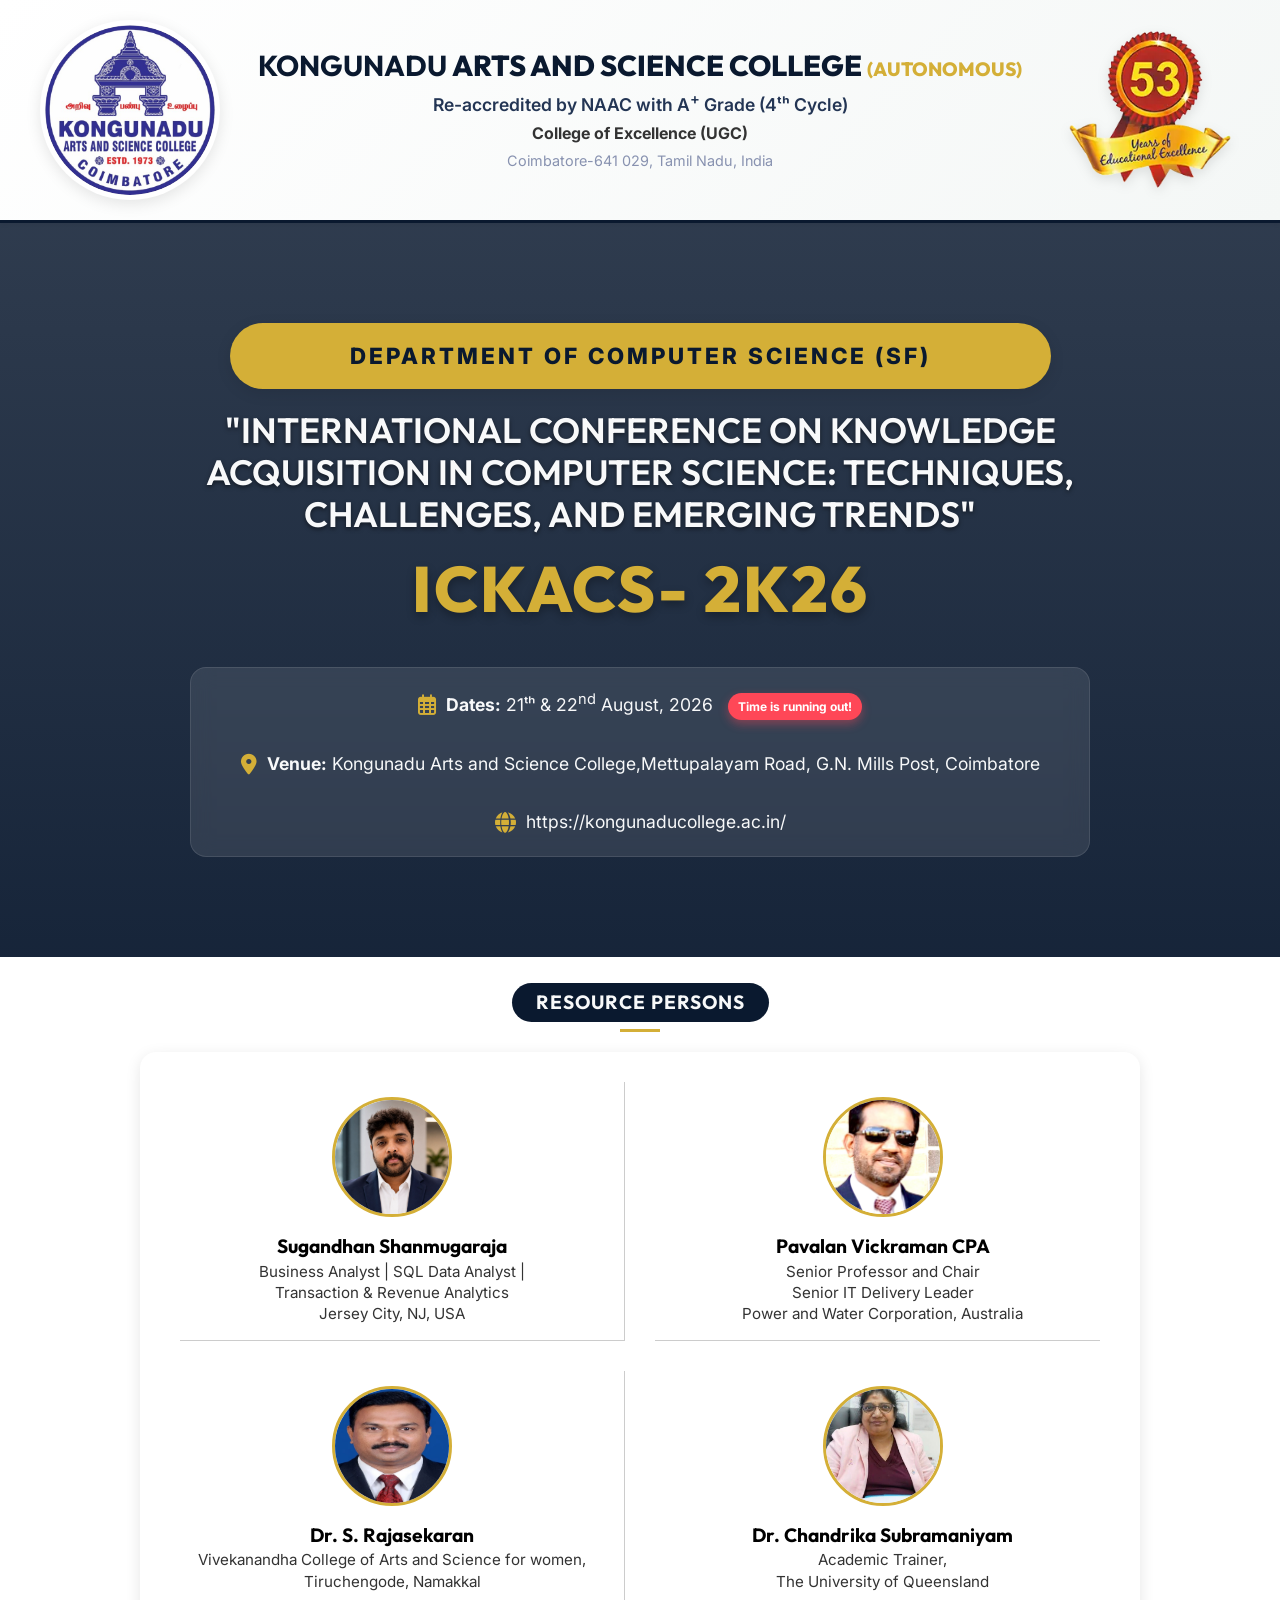
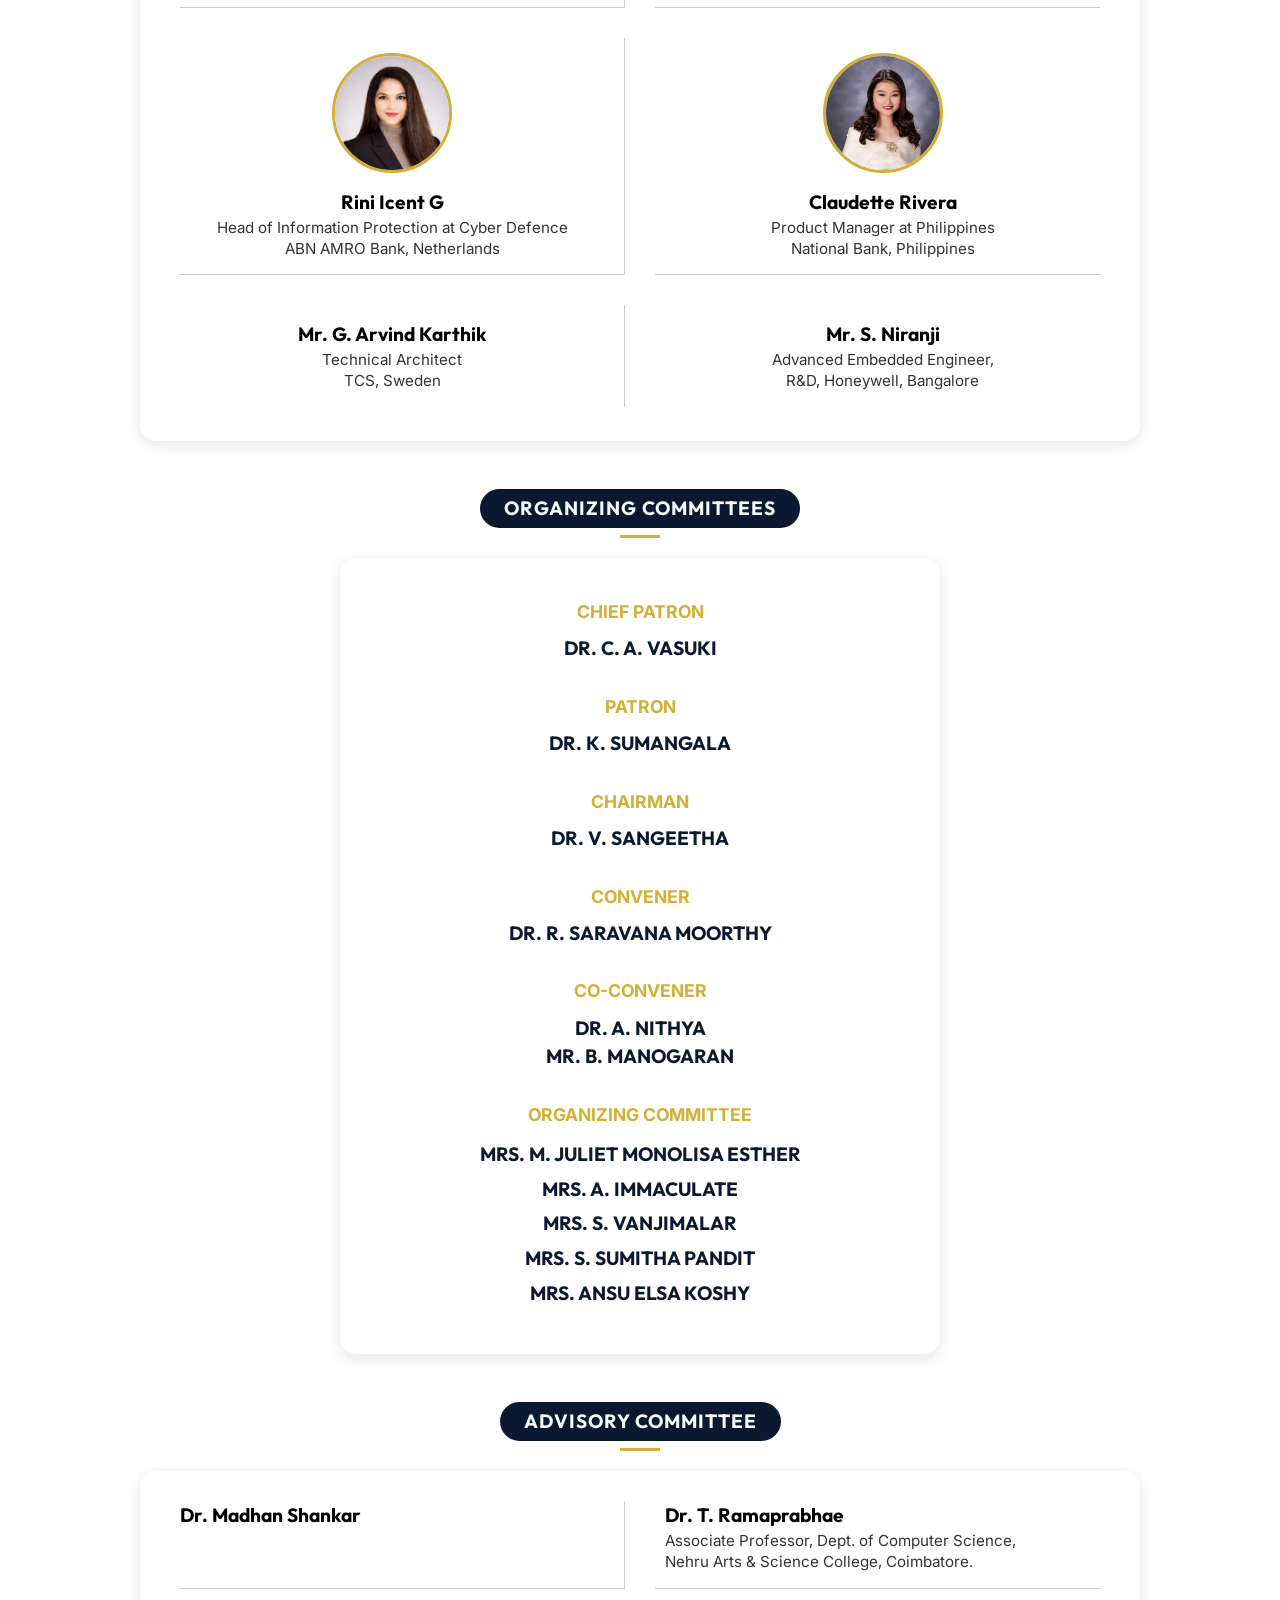
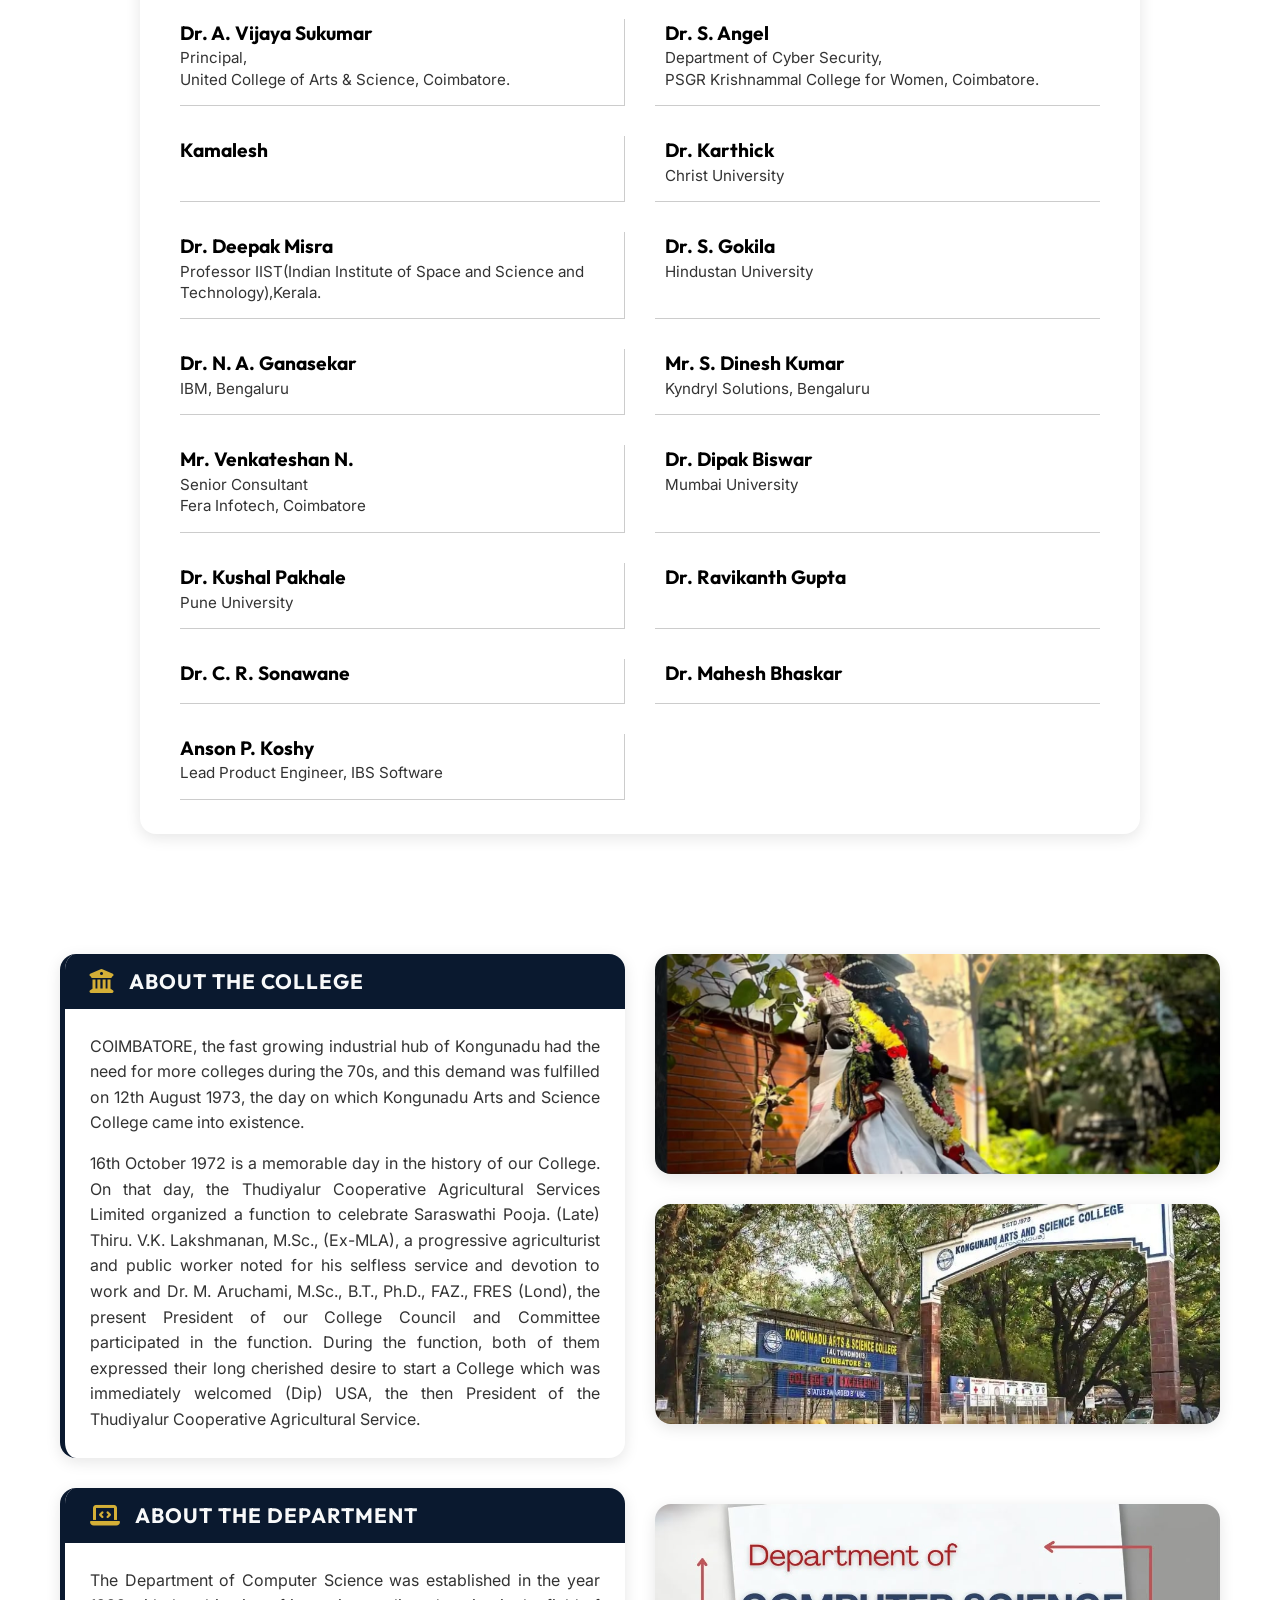
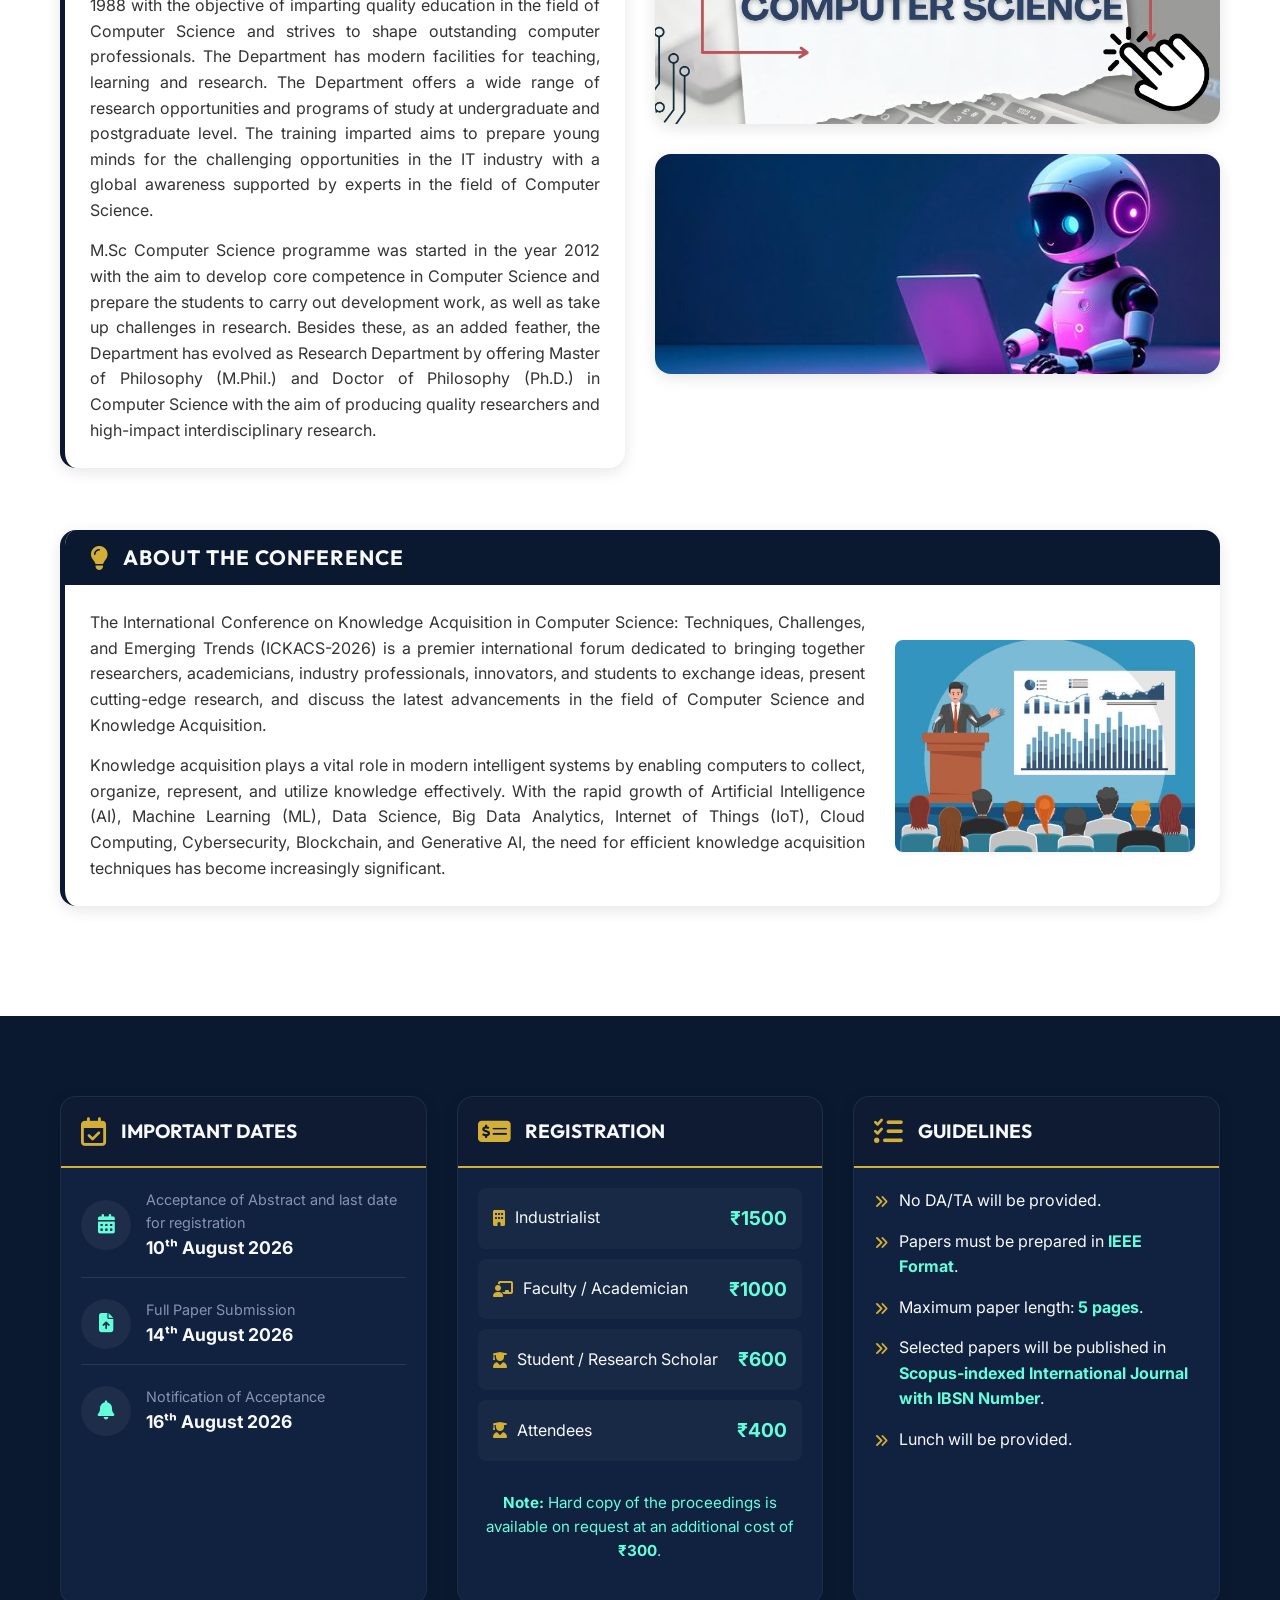
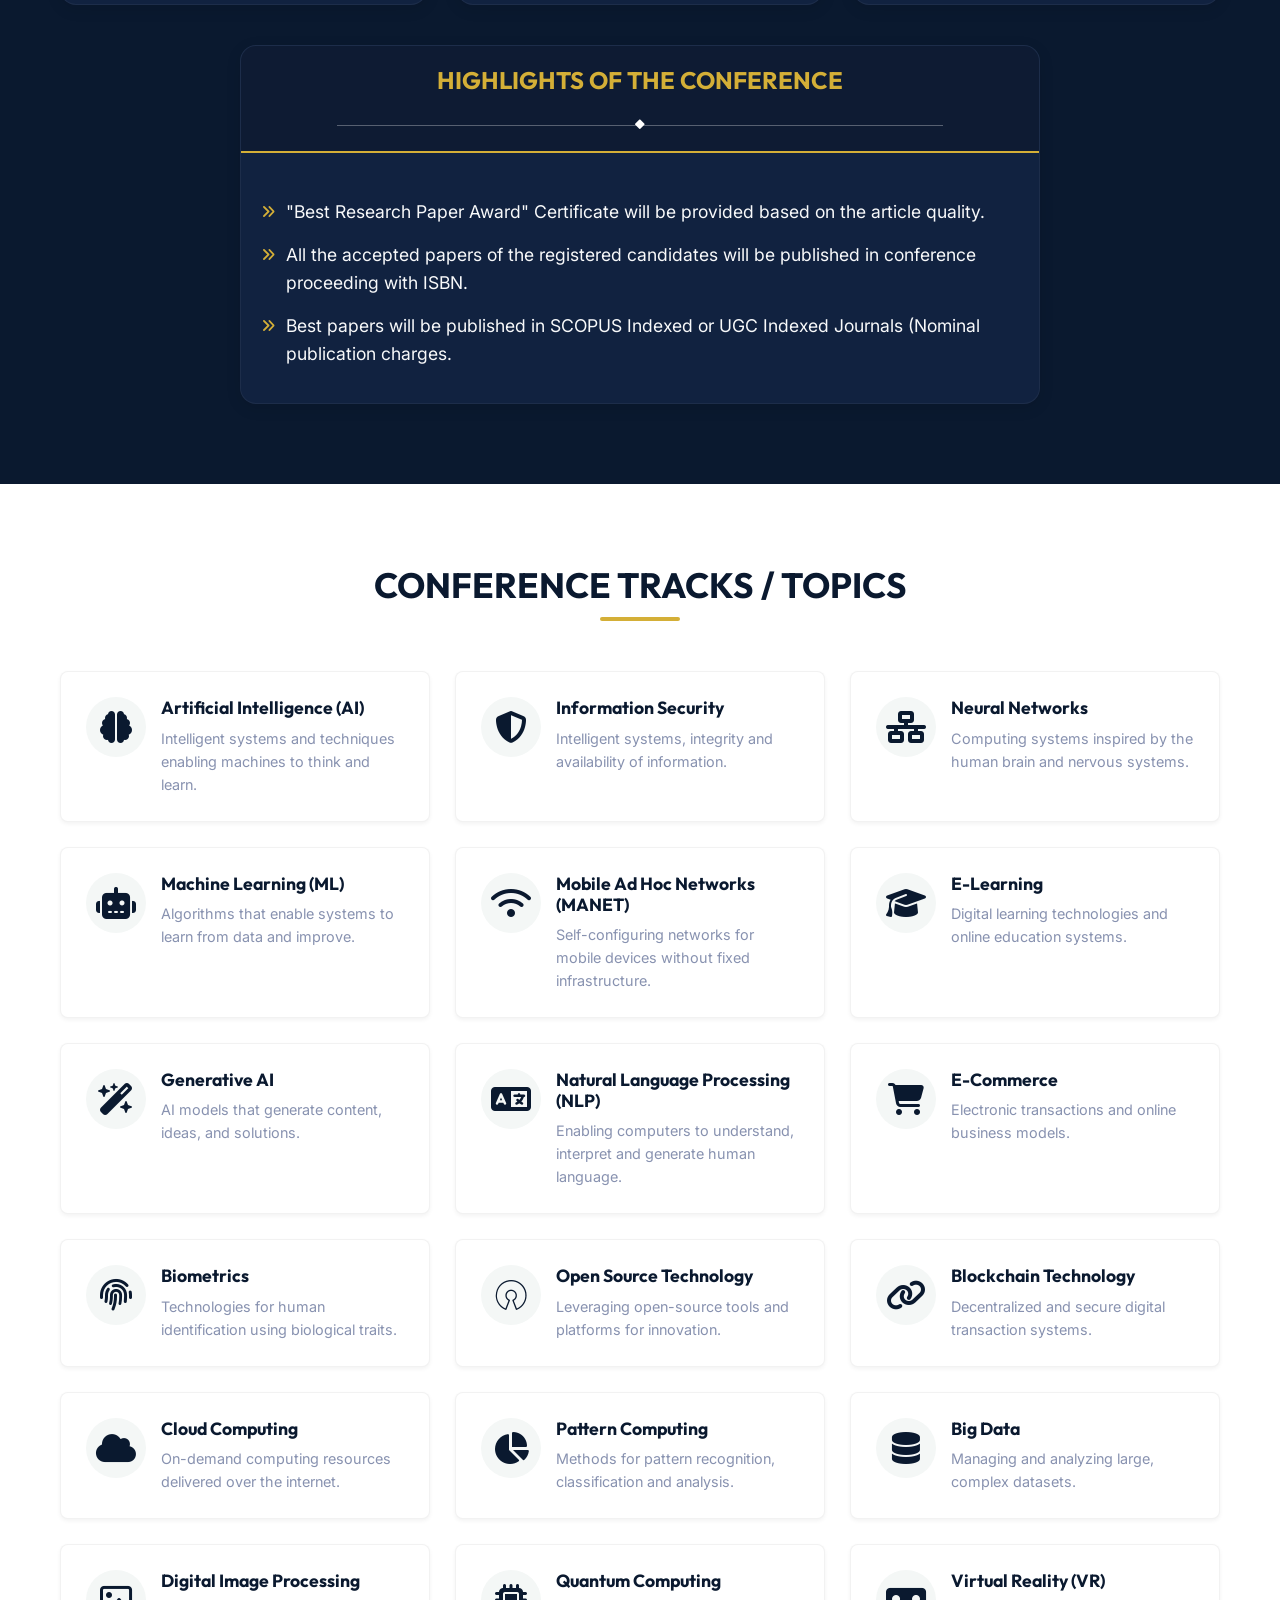
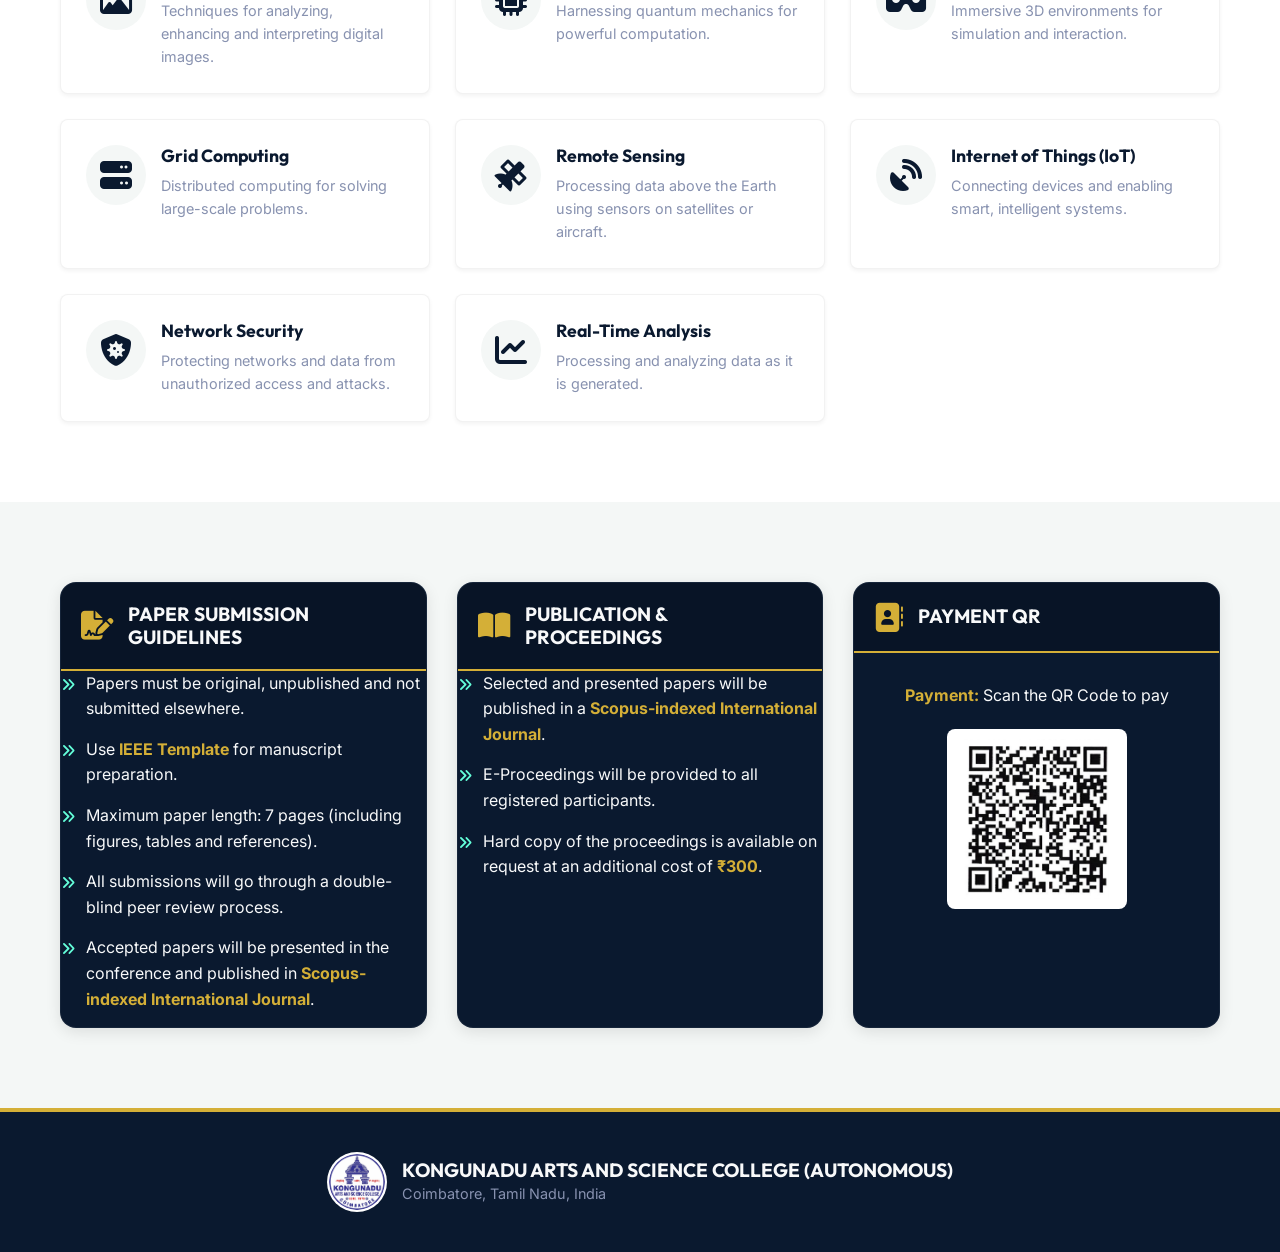
==== index.html @ 353d39b6 "Add files via upload" ====
<!DOCTYPE html>
<html lang="en">

<head>
    <meta charset="UTF-8">
    <meta name="viewport" content="width=device-width, initial-scale=1.0">
    <title>ICKACS-2K26 | Kongunadu Arts and Science College</title>
    <meta name="description"
        content="International Conference on Knowledge Acquisition in Computer Science: Techniques, Challenges, and Emerging Trends (ICKACS-2K26) at Kongunadu Arts and Science College.">
    <link rel="stylesheet" href="style.css">
    <!-- Google Fonts -->
    <link
        href="https://fonts.googleapis.com/css2?family=Inter:wght@300;400;500;600&family=Outfit:wght@400;600;700;800&display=swap"
        rel="stylesheet">
    <!-- FontAwesome for Icons -->
    <link rel="stylesheet" href="https://cdnjs.cloudflare.com/ajax/libs/font-awesome/6.4.0/css/all.min.css">
</head>

<body>

    <!-- Splash Screen Intro -->
    <div id="splash-screen">
        <div class="splash-content">
            <h1 class="splash-title">ICKACS 2K26</h1>
            <p class="splash-subtitle">International Conference</p>
            <p style="color: #fff; font-size: 1.1rem; font-weight: bold; text-transform: uppercase; margin-bottom: 25px; letter-spacing: 1px;">"Welcome on behalf of Department of Computer Science"</p>
            <div class="splash-loader"></div>
        </div>
    </div>

    <!-- Top Header -->
    <header class="top-header">
        <div class="header-container">
            <div class="logo-box">
                <img src="logo_nobg-removebg-preview-Picsart-BackgroundRemover.png"
                    alt="Kongunadu Arts and Science College Logo" class="college-logo-img">
            </div>
            <div class="college-info">
                <h1>KONGUNADU <span>ARTS AND SCIENCE COLLEGE</span> <span class="autonomous">(AUTONOMOUS)</span></h1>
                <p class="accreditation">Re-accredited by NAAC with A<sup>+</sup> Grade (4ᵗʰ Cycle)</p>
                <p class="excellence">College of Excellence (UGC)</p>
                <p class="location">Coimbatore-641 029, Tamil Nadu, India</p>
            </div>
            <div class="anniversary-box">
                <img src="53years-Picsart-BackgroundRemover.png" alt="53 Years of Educational Excellence"
                    class="anniversary-badge-img">
            </div>
        </div>
    </header>

    <!-- Hero Section -->
    <section class="hero">
        <div class="hero-overlay"></div>
        <div class="container hero-content">
            <div class="dept-badge"> DEPARTMENT OF COMPUTER SCIENCE (SF)
            </div>
            <h2 class="conf-title">"INTERNATIONAL CONFERENCE ON KNOWLEDGE ACQUISITION IN COMPUTER SCIENCE:
                TECHNIQUES, CHALLENGES, AND EMERGING TRENDS"</h2>
            <h1 class="conf-abbr">ICKACS- 2K26</h1>

            <div class="event-meta">
                <div class="meta-item">
                    <i class="fa-regular fa-calendar-days"></i>
                    <span><strong>Dates:</strong> 21ᵗʰ & 22<sup>nd</sup> August, 2026 <span class="hurry-bubble">Time is running
                            out!</span></span>
                </div>
                <div class="meta-item">
                    <i class="fa-solid fa-location-dot"></i>
                    <span><strong>Venue:</strong> Kongunadu Arts and Science College,Mettupalayam Road, G.N. Mills Post,
                        Coimbatore</span>
                </div>
                <div class="meta-item">
                    <i class="fa-solid fa-globe"></i>
                    <span>https://kongunaducollege.ac.in/</span>
                </div>
            </div>
        </div>
    </section>

    <!-- Personalities Section -->
    <br>
    <!-- Resource Persons -->
    <div class="section-title-wrapper">
        <h3 class="section-badge">RESOURCE PERSONS</h3>
    </div>
    <div class="committee-single-card person-card" style="max-width: 1000px; padding: 30px 40px;">
        <div class="advisory-inner-grid" style="text-align: center;">
            <!-- Row 1 -->
            <div class="advisory-item" style="display: flex; flex-direction: column; align-items: center; padding-top: 15px;">
                <div style="width: 120px; height: 120px; border-radius: 50%; overflow: hidden; border: 3px solid var(--gold); margin-bottom: 15px;">
                    <img src="Sugandhan.jpeg" alt="Sugandhan Shanmugaraja" style="width: 100%; height: 100%; object-fit: cover;">
                </div>
                <h4>Sugandhan Shanmugaraja</h4>
                <p>Business Analyst | SQL Data Analyst |<br>Transaction & Revenue Analytics<br>Jersey City, NJ, USA</p>
            </div>
            <div class="advisory-item" style="display: flex; flex-direction: column; align-items: center; padding-top: 15px;">
                <div style="width: 120px; height: 120px; border-radius: 50%; overflow: hidden; border: 3px solid var(--gold); margin-bottom: 15px;">
                    <img src="left person.png" alt="Pavalan Vickraman CPA" style="width: 100%; height: 100%; object-fit: cover;">
                </div>
                <h4>Pavalan Vickraman CPA</h4>
                <p>Senior Professor and Chair<br>Senior IT Delivery Leader<br>Power and Water Corporation, Australia</p>
            </div>
            
            <!-- Row 2 -->
            <div class="advisory-item" style="display: flex; flex-direction: column; align-items: center; padding-top: 15px;">
                <div style="width: 120px; height: 120px; border-radius: 50%; overflow: hidden; border: 3px solid var(--gold); margin-bottom: 15px;">
                    <img src="middle person.png" alt="Dr. S. Rajasekaran" style="width: 100%; height: 100%; object-fit: cover;">
                </div>
                <h4>Dr. S. Rajasekaran</h4>
                <p>Vivekanandha College of Arts and Science for women,<br>Tiruchengode, Namakkal</p>
            </div>
            <div class="advisory-item" style="display: flex; flex-direction: column; align-items: center; padding-top: 15px;">
                <div style="width: 120px; height: 120px; border-radius: 50%; overflow: hidden; border: 3px solid var(--gold); margin-bottom: 15px;">
                    <img src="right person.jpeg" alt="Dr. Chandrika Subramaniyam" style="width: 100%; height: 100%; object-fit: cover;">
                </div>
                <h4>Dr. Chandrika Subramaniyam</h4>
                <p>Academic Trainer,<br>The University of Queensland</p>
            </div>
            
            <!-- Row 3 -->
            <div class="advisory-item" style="display: flex; flex-direction: column; align-items: center; padding-top: 15px;">
                <div style="width: 120px; height: 120px; border-radius: 50%; overflow: hidden; border: 3px solid var(--gold); margin-bottom: 15px;">
                    <img src="riniicent.png" alt="Rini Icent G" style="width: 100%; height: 100%; object-fit: cover;">
                </div>
                <h4>Rini Icent G</h4>
                <p>Head of Information Protection at Cyber Defence<br>ABN AMRO Bank, Netherlands</p>
            </div>
            <div class="advisory-item" style="display: flex; flex-direction: column; align-items: center; padding-top: 15px;">
                <div style="width: 120px; height: 120px; border-radius: 50%; overflow: hidden; border: 3px solid var(--gold); margin-bottom: 15px;">
                    <img src="clad.jpeg" alt="Claudette Rivera" style="width: 100%; height: 100%; object-fit: cover;">
                </div>
                <h4>Claudette Rivera</h4>
                <p>Product Manager at Philippines<br>National Bank, Philippines</p>
            </div>
            
            <!-- Row 4 -->
            <div class="advisory-item" style="display: flex; flex-direction: column; align-items: center; padding-top: 15px; border-bottom: none;">
                <h4>Mr. G. Arvind Karthik</h4>
                <p>Technical Architect<br>TCS, Sweden</p>
            </div>
            <div class="advisory-item" style="display: flex; flex-direction: column; align-items: center; padding-top: 15px; border-bottom: none;">
                <h4>Mr. S. Niranji</h4>
                <p>Advanced Embedded Engineer,<br>R&D, Honeywell, Bangalore</p>
            </div>
        </div>
    </div>

    <!-- Committees -->
    <div class="section-title-wrapper mt-5">
        <h3 class="section-badge">ORGANIZING COMMITTEES</h3>
    </div>
    
    <div class="committee-single-card person-card" style="text-transform: uppercase;">
        <p class="role-title">Chief Patron</p>
        <h4>Dr. C. A. VASUKI</h4>
        
        <p class="role-title">Patron</p>
        <h4>Dr. K. Sumangala</h4>
        
        <p class="role-title">Chairman</p>
        <h4>Dr. V. Sangeetha</h4>
        <span class="sub-role"></span>
        
        <p class="role-title">Convener</p>
        <h4>Dr. R. SARAVANA MOORTHY</h4>
        
        <p class="role-title">Co-Convener</p>
        <h4>Dr. A. Nithya<br>Mr. B. Manogaran</h4>
        
        <p class="role-title">Organizing Committee</p>
        <h4 style="line-height: 1.8;">
            Mrs. M. Juliet Monolisa Esther<br>
            Mrs. A. Immaculate<br>
            Mrs. S. Vanjimalar<br>
            Mrs. S. Sumitha Pandit<br>
            Mrs. Ansu Elsa Koshy
        </h4>
    </div>

    <!-- Advisory Committee -->
    <div class="section-title-wrapper mt-5">
        <h3 class="section-badge">ADVISORY COMMITTEE</h3>
    </div>
    <div class="committee-single-card person-card" style="max-width: 1000px; padding: 30px 40px;">
        <div class="advisory-inner-grid">
            <div class="advisory-item">
                <h4>Dr. Madhan Shankar</h4>
            </div>
            <div class="advisory-item">
                <h4>Dr. T. Ramaprabhae</h4>
                <p>Associate Professor, Dept. of Computer Science,<br>Nehru Arts & Science College, Coimbatore.</p>
            </div>
            <div class="advisory-item">
                <h4>Dr. A. Vijaya Sukumar</h4>
                <p>Principal,<br>United College of Arts & Science, Coimbatore.</p>
            </div>
            <div class="advisory-item">
                <h4>Dr. S. Angel</h4>
                <p>Department of Cyber Security,<br>PSGR Krishnammal College for Women, Coimbatore.</p>
            </div>
            <div class="advisory-item">
                <h4>Kamalesh</h4>
            </div>
            <div class="advisory-item">
                <h4>Dr. Karthick</h4>
                <p>Christ University</p>
            </div>
            <div class="advisory-item">
                <h4>Dr. Deepak Misra</h4>
<p> Professor IIST(Indian Institute of Space and Science and Technology),Kerala.</p>
            </div>
            <div class="advisory-item">
                <h4>Dr. S. Gokila</h4>
                <p>Hindustan University</p>
            </div>
            <div class="advisory-item">
                <h4>Dr. N. A. Ganasekar</h4>
                <p>IBM, Bengaluru</p>
            </div>
            <div class="advisory-item">
                <h4>Mr. S. Dinesh Kumar</h4>
                <p>Kyndryl Solutions, Bengaluru</p>
            </div>
            <div class="advisory-item">
                <h4>Mr. Venkateshan N.</h4>
                <p>Senior Consultant <br>Fera Infotech, Coimbatore</p>
            </div>
            <div class="advisory-item">
                <h4>Dr. Dipak Biswar</h4>
                <p>Mumbai University</p>
            </div>
            <div class="advisory-item">
                <h4>Dr. Kushal Pakhale</h4>
                <p>Pune University</p>
            </div>
            <div class="advisory-item">
                <h4>Dr. Ravikanth Gupta</h4>
            </div>
            <div class="advisory-item">
                <h4>Dr. C. R. Sonawane</h4>
            </div>
            <div class="advisory-item">
                <h4>Dr. Mahesh Bhaskar</h4>
            </div>
            <div class="advisory-item">
                <h4>Anson P. Koshy</h4>
                <p>Lead Product Engineer, IBS Software</p>
            </div>
        </div>
    </div>
    </div>
    </section>

    <!-- About Section -->
    <section class="about-section section-padding">
        <div class="container">
            <div class="grid-2 about-grid">

                <div class="about-content">
                    <div class="about-box">
                        <div class="box-header">
                            <i class="fa-solid fa-building-columns"></i>
                            <h3>ABOUT THE COLLEGE</h3>
                        </div>
                        <div class="box-body">
                            <p>COIMBATORE, the fast growing industrial hub of Kongunadu had the need for more colleges
                                during the 70s, and this demand was fulfilled on 12th August 1973, the day on which
                                Kongunadu Arts and Science College came into existence.</p>
                            <p>16th October 1972 is a memorable day in the history of our College. On that day, the
                                Thudiyalur Cooperative Agricultural Services Limited organized a function to celebrate
                                Saraswathi Pooja. (Late) Thiru. V.K. Lakshmanan, M.Sc., (Ex-MLA), a progressive
                                agriculturist and public worker noted for his selfless service and devotion to work and
                                Dr. M. Aruchami, M.Sc., B.T., Ph.D., FAZ., FRES (Lond), the present President of our
                                College Council and Committee participated in the function. During the function, both of
                                them expressed their long cherished desire to start a College which was immediately
                                welcomed (Dip) USA, the then President of the Thudiyalur Cooperative Agricultural
                                Service.</p>
                        </div>
                    </div>

                    <div class="about-box">
                        <div class="box-header">
                            <i class="fa-solid fa-laptop-code"></i>
                            <h3>ABOUT THE DEPARTMENT</h3>
                        </div>
                        <div class="box-body">
                            <p>The Department of Computer Science was established in the year 1988 with the objective of
                                imparting quality education in the field of Computer Science and strives to shape
                                outstanding computer professionals. The Department has modern facilities for teaching,
                                learning and research. The Department offers a wide range of research opportunities and
                                programs of study at undergraduate and postgraduate level. The training imparted aims to
                                prepare young minds for the challenging opportunities in the IT industry with a global
                                awareness supported by experts in the field of Computer Science.</p>
                            <p>M.Sc Computer Science programme was started in the year 2012 with the aim to develop core
                                competence in Computer Science and prepare the students to carry out development work,
                                as well as take up challenges in research. Besides these, as an added feather, the
                                Department has evolved as Research Department by offering Master of Philosophy (M.Phil.)
                                and Doctor of Philosophy (Ph.D.) in Computer Science with the aim of producing quality
                                researchers and high-impact interdisciplinary research.</p>
                        </div>
                    </div>
                </div>

                <div class="about-images">
                    <div class="college-graphic">
                        <img src="pillaiyar2.jpeg">
                        <img src="College2ndphoto.jpeg">
                    </div>
                    <div class="tech-graphic">
                        <img src="dept.jpeg" class="tech-img">
                        <img src="robot.jpeg" class="tech-img">
                    </div>
                </div>

            </div>

            <div class="about-box mt-4">
                <div class="box-header">
                    <i class="fa-solid fa-lightbulb"></i>
                    <h3>ABOUT THE CONFERENCE</h3>
                </div>
                <div class="box-body flex-row-layout">
                    <div class="text-content">
                        <p>The International Conference on Knowledge Acquisition in Computer Science: Techniques,
                            Challenges, and Emerging Trends (ICKACS-2026) is a premier international forum dedicated to
                            bringing together researchers, academicians, industry professionals, innovators, and
                            students to exchange ideas, present cutting-edge research, and discuss the latest
                            advancements in the field of Computer Science and Knowledge Acquisition.</p>
                        <p>Knowledge acquisition plays a vital role in modern intelligent systems by enabling computers
                            to collect, organize, represent, and utilize knowledge effectively. With the rapid growth of
                            Artificial Intelligence (AI), Machine Learning (ML), Data Science, Big Data Analytics,
                            Internet of Things (IoT), Cloud Computing, Cybersecurity, Blockchain, and Generative AI, the
                            need for efficient knowledge acquisition techniques has become increasingly significant.</p>
                    </div>
                    <div class="side-image">
                        <img src="conference.jpeg">
                    </div>
                </div>
            </div>
        </div>
    </section>

    <!-- Information Section (Dates, Fees, Guidelines) -->
    <section class="info-section section-padding bg-dark text-white">
        <div class="container">
            <div class="grid-3 info-grid">

                <!-- Important Dates -->
                <div class="info-card">
                    <div class="card-header">
                        <i class="fa-regular fa-calendar-check"></i>
                        <h3>IMPORTANT DATES</h3>
                    </div>
                    <ul class="date-list">
                        <li>
                            <div class="icon-wrap"><i class="fa-solid fa-calendar-days"></i></div>
                            <div class="date-info">
                                <span>Acceptance of Abstract and last date for registration</span>
                                <strong>10ᵗʰ August 2026</strong>
                            </div>
                        </li>
                        <li>
                            <div class="icon-wrap"><i class="fa-solid fa-file-arrow-up"></i></div>
                            <div class="date-info">
                                <span>Full Paper Submission</span>
                                <strong>14ᵗʰ August 2026</strong>
                            </div>
                        </li>
                        <li>
                            <div class="icon-wrap"><i class="fa-solid fa-bell"></i></div>
                            <div class="date-info">
                                <span>Notification of Acceptance</span>
                                <strong>16ᵗʰ August 2026</strong>
                            </div>
                        </li>
                    </ul>
                </div>

                <!-- Registration Fee -->
                <div class="info-card">
                    <div class="card-header">
                        <i class="fa-solid fa-money-check-dollar"></i>
                        <h3>REGISTRATION</h3>
                    </div>
                    <ul class="fee-list">
                        <li>
                            <div class="fee-type">
                                <i class="fa-solid fa-building"></i>
                                <span>Industrialist</span>
                            </div>
                            <div class="fee-amount">₹1500</div>
                        </li>
                        <li>
                            <div class="fee-type">
                                <i class="fa-solid fa-chalkboard-user"></i>
                                <span>Faculty / Academician</span>
                            </div>
                            <div class="fee-amount">₹1000</div>
                        </li>
                        <li>
                            <div class="fee-type">
                                <i class="fa-solid fa-user-graduate"></i>
                                <span>Student / Research Scholar</span>
                            </div>
                            <div class="fee-amount">₹600</div>
                        </li>
 <li>
                            <div class="fee-type">
                                <i class="fa-solid fa-user-graduate"></i>
                                <span>Attendees</span>
                            </div>
                            <div class="fee-amount">₹400</div>
                        </li>

                    </ul>
                    <div class="fee-note">
                        <p><strong>Note:</strong> Hard copy of the proceedings is available on request at an additional cost of <strong>₹300</strong>.</p>
                    </div>
                    <div class="registration-qr">
                    </div>
                </div>

                <!-- Guidelines -->
                <div class="info-card">
                    <div class="card-header">
                        <i class="fa-solid fa-list-check"></i>
                        <h3>GUIDELINES</h3>
                    </div>
                    <ul class="guidelines-list list-bullet">
                        <li>No DA/TA will be provided.</li>
                        <li>Papers must be prepared in <strong>IEEE Format</strong>.</li>
                        <li>Maximum paper length: <strong>5 pages</strong>.</li>
                        <li>Selected papers will be published in <strong>Scopus-indexed International Journal with IBSN Number</strong>.
                        </li>
                        <li>Lunch will be provided</strong>.
                        </li>
                    </ul>
                </div>

            </div>

            <!-- Highlights -->
            <div class="info-card" style="max-width: 800px; margin: 40px auto 0 auto;">
                <div class="card-header" style="justify-content: center; margin-bottom: 25px; flex-direction: column; text-align: center;">
                    <h3 style="color: var(--gold); font-size: 1.5rem; text-transform: uppercase; margin: 0;">HIGHLIGHTS OF THE CONFERENCE</h3>
                    <div style="width: 80%; height: 1px; background: rgba(255,255,255,0.3); margin: 15px auto 5px auto; position: relative;">
                        <i class="fa-solid fa-diamond" style="color: white; font-size: 0.6rem; position: absolute; top: -5px; left: 50%; transform: translateX(-50%);"></i>
                    </div>
                </div>
                <ul class="guidelines-list list-bullet" style="font-size: 1.1rem; line-height: 1.6;">
                    <li style="margin-bottom: 15px;">"Best Research Paper Award" Certificate will be provided based on the article quality.</li>
                    <li style="margin-bottom: 15px;">All the accepted papers of the registered candidates will be published in conference proceeding with ISBN.</li>
                    <li>Best papers will be published in SCOPUS Indexed or UGC Indexed Journals (Nominal publication charges.</li>
                </ul>
            </div>

        </div>
    </section>

    <!-- Tracks Section -->
    <section class="tracks-section section-padding">
        <div class="container">
            <h2 class="section-title center">CONFERENCE TRACKS / TOPICS</h2>
            <div class="tracks-grid">

                <div class="track-item">
                    <i class="fa-solid fa-brain"></i>
                    <div class="track-text">
                        <h4>Artificial Intelligence (AI)</h4>
                        <p>Intelligent systems and techniques enabling machines to think and learn.</p>
                    </div>
                </div>

                <div class="track-item">
                    <i class="fa-solid fa-shield-halved"></i>
                    <div class="track-text">
                        <h4>Information Security</h4>
                        <p>Intelligent systems, integrity and availability of information.</p>
                    </div>
                </div>

                <div class="track-item">
                    <i class="fa-solid fa-network-wired"></i>
                    <div class="track-text">
                        <h4>Neural Networks</h4>
                        <p>Computing systems inspired by the human brain and nervous systems.</p>
                    </div>
                </div>

                <div class="track-item">
                    <i class="fa-solid fa-robot"></i>
                    <div class="track-text">
                        <h4>Machine Learning (ML)</h4>
                        <p>Algorithms that enable systems to learn from data and improve.</p>
                    </div>
                </div>

                <div class="track-item">
                    <i class="fa-solid fa-wifi"></i>
                    <div class="track-text">
                        <h4>Mobile Ad Hoc Networks (MANET)</h4>
                        <p>Self-configuring networks for mobile devices without fixed infrastructure.</p>
                    </div>
                </div>

                <div class="track-item">
                    <i class="fa-solid fa-graduation-cap"></i>
                    <div class="track-text">
                        <h4>E-Learning</h4>
                        <p>Digital learning technologies and online education systems.</p>
                    </div>
                </div>

                <div class="track-item">
                    <i class="fa-solid fa-wand-magic-sparkles"></i>
                    <div class="track-text">
                        <h4>Generative AI</h4>
                        <p>AI models that generate content, ideas, and solutions.</p>
                    </div>
                </div>

                <div class="track-item">
                    <i class="fa-solid fa-language"></i>
                    <div class="track-text">
                        <h4>Natural Language Processing (NLP)</h4>
                        <p>Enabling computers to understand, interpret and generate human language.</p>
                    </div>
                </div>

                <div class="track-item">
                    <i class="fa-solid fa-cart-shopping"></i>
                    <div class="track-text">
                        <h4>E-Commerce</h4>
                        <p>Electronic transactions and online business models.</p>
                    </div>
                </div>

                <div class="track-item">
                    <i class="fa-solid fa-fingerprint"></i>
                    <div class="track-text">
                        <h4>Biometrics</h4>
                        <p>Technologies for human identification using biological traits.</p>
                    </div>
                </div>

                <div class="track-item">
                    <i class="fa-brands fa-osi"></i>
                    <div class="track-text">
                        <h4>Open Source Technology</h4>
                        <p>Leveraging open-source tools and platforms for innovation.</p>
                    </div>
                </div>

                <div class="track-item">
                    <i class="fa-solid fa-link"></i>
                    <div class="track-text">
                        <h4>Blockchain Technology</h4>
                        <p>Decentralized and secure digital transaction systems.</p>
                    </div>
                </div>

                <div class="track-item">
                    <i class="fa-solid fa-cloud"></i>
                    <div class="track-text">
                        <h4>Cloud Computing</h4>
                        <p>On-demand computing resources delivered over the internet.</p>
                    </div>
                </div>

                <div class="track-item">
                    <i class="fa-solid fa-chart-pie"></i>
                    <div class="track-text">
                        <h4>Pattern Computing</h4>
                        <p>Methods for pattern recognition, classification and analysis.</p>
                    </div>
                </div>

                <div class="track-item">
                    <i class="fa-solid fa-database"></i>
                    <div class="track-text">
                        <h4>Big Data</h4>
                        <p>Managing and analyzing large, complex datasets.</p>
                    </div>
                </div>

                <div class="track-item">
                    <i class="fa-regular fa-image"></i>
                    <div class="track-text">
                        <h4>Digital Image Processing</h4>
                        <p>Techniques for analyzing, enhancing and interpreting digital images.</p>
                    </div>
                </div>

                <div class="track-item">
                    <i class="fa-solid fa-microchip"></i>
                    <div class="track-text">
                        <h4>Quantum Computing</h4>
                        <p>Harnessing quantum mechanics for powerful computation.</p>
                    </div>
                </div>

                <div class="track-item">
                    <i class="fa-solid fa-vr-cardboard"></i>
                    <div class="track-text">
                        <h4>Virtual Reality (VR)</h4>
                        <p>Immersive 3D environments for simulation and interaction.</p>
                    </div>
                </div>

                <div class="track-item">
                    <i class="fa-solid fa-server"></i>
                    <div class="track-text">
                        <h4>Grid Computing</h4>
                        <p>Distributed computing for solving large-scale problems.</p>
                    </div>
                </div>

                <div class="track-item">
                    <i class="fa-solid fa-satellite"></i>
                    <div class="track-text">
                        <h4>Remote Sensing</h4>
                        <p>Processing data above the Earth using sensors on satellites or aircraft.</p>
                    </div>
                </div>

                <div class="track-item">
                    <i class="fa-solid fa-satellite-dish"></i>
                    <div class="track-text">
                        <h4>Internet of Things (IoT)</h4>
                        <p>Connecting devices and enabling smart, intelligent systems.</p>
                    </div>
                </div>

                <div class="track-item">
                    <i class="fa-solid fa-shield-virus"></i>
                    <div class="track-text">
                        <h4>Network Security</h4>
                        <p>Protecting networks and data from unauthorized access and attacks.</p>
                    </div>
                </div>

                <div class="track-item">
                    <i class="fa-solid fa-chart-line"></i>
                    <div class="track-text">
                        <h4>Real-Time Analysis</h4>
                        <p>Processing and analyzing data as it is generated.</p>
                    </div>
                </div>

            </div>
        </div>
    </section>

    <!-- Submission & Publication -->
    <section class="submission-section section-padding bg-light">
        <div class="container">
            <div class="grid-3 submission-grid">

                <div class="info-card dark-card">
                    <div class="card-header">
                        <i class="fa-solid fa-file-signature"></i>
                        <h3>PAPER SUBMISSION GUIDELINES</h3>
                    </div>
                    <ul class="list-bullet">
                        <li>Papers must be original, unpublished and not submitted elsewhere.</li>
                        <li>Use <strong>IEEE Template</strong> for manuscript preparation.</li>
                        <li>Maximum paper length: 7 pages (including figures, tables and references).</li>
                        <li>All submissions will go through a double-blind peer review process.</li>
                        <li>Accepted papers will be presented in the conference and published in <strong>Scopus-indexed
                                International Journal</strong>.</li>
                    </ul>
                </div>

                <div class="info-card dark-card">
                    <div class="card-header">
                        <i class="fa-solid fa-book-open"></i>
                        <h3>PUBLICATION & PROCEEDINGS</h3>
                    </div>
                    <ul class="list-bullet">
                        <li>Selected and presented papers will be published in a <strong>Scopus-indexed International
                                Journal</strong>.</li>
                        <li>E-Proceedings will be provided to all registered participants.</li>
                        <li>Hard copy of the proceedings is available on request at an additional cost of
                            <strong>₹300</strong>.
                        </li>
                    </ul>
                </div>

                <div class="info-card dark-card registration-contact">
                    <div class="card-header">
                        <i class="fa-solid fa-address-book"></i>
                        <h3>PAYMENT QR</h3>
                    </div>
                    <div class="contact-body">
                        <p><strong>Payment:</strong> Scan the QR Code to pay</p>
                        <img src="PAYMENT QR.jpeg" alt="Scan to Register" class="qr-large-img">
                    </div>
                </div>

            </div>
        </div>
    </section>

    <!-- Footer -->
    <footer class="site-footer">
        <div class="container footer-content">
            <div class="footer-logo">
                <img src="logo_nobg-removebg-preview-Picsart-BackgroundRemover.png" alt="Kongunadu College Logo"
                    class="footer-logo-img">
                <div class="footer-college-info">
                    <h4>KONGUNADU ARTS AND SCIENCE COLLEGE <span class="autonomous">(AUTONOMOUS)</span> </h4>
                    <p>Coimbatore, Tamil Nadu, India</p>
                </div>
            </div>
        </div>
    </footer>

    <!-- Splash Screen JS -->
    <script>
        document.addEventListener("DOMContentLoaded", () => {
            const splashScreen = document.getElementById('splash-screen');
            if (splashScreen) {
                // Wait 2 seconds, then slide up for 1 second
                setTimeout(() => {
                    splashScreen.classList.add('slide-up');
                    // Remove from DOM after slide transition completes
                    setTimeout(() => {
                        splashScreen.style.display = 'none';
                    }, 1000);
                }, 2000);
            }
        });
    </script>
</body>

</html>
---- style.css ----
/* ==========================================================================
   CSS Variables & Reset
   ========================================================================== */
   :root {
    /* Color Palette */
    --primary-blue: #0A192F;
    --secondary-blue: #112240;
    --accent-blue: #233554;
    --highlight-blue: #64FFDA;
    --gold: #D4AF37;
    --gold-light: #F1D570;
    
    --text-dark: #333333;
    --text-light: #F8F9FA;
    --text-muted: #8892B0;
    
    --bg-light: #F4F7F6;
    --bg-white: #FFFFFF;
    --bg-dark: #0A192F;
    
    /* Typography */
    --font-heading: 'Outfit', sans-serif;
    --font-body: 'Inter', sans-serif;
    
    /* Transitions & Shadows */
    --transition: all 0.3s ease;
    --shadow-sm: 0 2px 4px rgba(0,0,0,0.05);
    --shadow-md: 0 4px 15px rgba(0,0,0,0.1);
    --shadow-lg: 0 10px 30px rgba(0,0,0,0.15);
    
    --radius-sm: 4px;
    --radius-md: 8px;
    --radius-lg: 16px;
}

* {
    margin: 0;
    padding: 0;
    box-sizing: border-box;
}

body {
    font-family: var(--font-body);
    color: var(--text-dark);
    background-color: var(--bg-white);
    line-height: 1.6;
    overflow-x: hidden;
}

h1, h2, h3, h4, h5, h6 {
    font-family: var(--font-heading);
    font-weight: 700;
    line-height: 1.2;
    margin-bottom: 1rem;
}

a {
    text-decoration: none;
    color: inherit;
    transition: var(--transition);
}

img {
    max-width: 100%;
    height: auto;
    display: block;
}

/* ==========================================================================
   Layout Utilities
   ========================================================================== */
.container {
    width: 100%;
    max-width: 1200px;
    margin: 0 auto;
    padding: 0 20px;
}

.section-padding {
    padding: 80px 0;
}

.bg-light { background-color: var(--bg-light); }
.bg-dark { background-color: var(--bg-dark); }
.text-white { color: var(--text-light); }

.grid-2 {
    display: grid;
    grid-template-columns: repeat(auto-fit, minmax(300px, 1fr));
    gap: 30px;
}

.grid-3 {
    display: grid;
    grid-template-columns: repeat(auto-fit, minmax(300px, 1fr));
    gap: 30px;
}

.mb-5 { margin-bottom: 3rem; }
.mt-4 { margin-top: 2rem; }
.mt-5 { margin-top: 3rem; }
.center { text-align: center; }

/* ==========================================================================
   Header Styles
   ========================================================================== */
.top-header {
    background: linear-gradient(135deg, var(--bg-white) 0%, var(--bg-light) 100%);
    padding: 20px 0;
    border-bottom: 3px solid var(--primary-blue);
    position: relative;
    z-index: 10;
    box-shadow: var(--shadow-sm);
}

.header-container {
    display: flex;
    align-items: center;
    justify-content: space-between;
    gap: 20px;
    padding: 0 40px;
    width: 100%;
}

.college-logo-img {
    width: 180px;
    height: 180px;
    object-fit: contain;
    background: var(--bg-white);
    border-radius: 50%;
    box-shadow: var(--shadow-md);
    padding: 5px;
}

.college-info {
    text-align: center;
    flex-grow: 1;
}

.college-info h1 {
    font-size: 1.8rem;
    color: var(--primary-blue);
    margin-bottom: 5px;
    text-transform: uppercase;
}

.college-info h1 span {
    font-weight: 800;
}

.college-info .autonomous {
    font-size: 1.2rem;
    color: var(--gold);
}

.accreditation {
    font-weight: 600;
    color: var(--accent-blue);
    font-size: 1.1rem;
    margin-bottom: 2px;
}

.excellence {
    font-weight: 700;
    color: var(--text-dark);
    margin-bottom: 2px;
}

.location {
    font-size: 0.9rem;
    color: var(--text-muted);
}

.anniversary-badge-img {
    width: 180px;
    height: auto;
    object-fit: contain;
    filter: drop-shadow(0 4px 6px rgba(0,0,0,0.1));
}

/* ==========================================================================
   Hero Section
   ========================================================================== */
.hero {
    position: relative;
    background-image: url('https://images.unsplash.com/photo-1451187580459-43490279c0fa?ixlib=rb-4.0.3&auto=format&fit=crop&w=1920&q=80');
    background-size: cover;
    background-position: center;
    padding: 100px 0;
    color: var(--text-light);
    text-align: center;
}

.hero-overlay {
    position: absolute;
    top: 0;
    left: 0;
    width: 100%;
    height: 100%;
    background: linear-gradient(rgba(10, 25, 47, 0.85), rgba(10, 25, 47, 0.95));
    z-index: 1;
}

.hero-content {
    position: relative;
    z-index: 2;
}

.dept-badge {
    display: inline-block;
    background-color: var(--gold);
    color: var(--primary-blue);
    padding: 15px 120px;
    border-radius: 40px;
    font-weight: 800;
    font-size: 1.4rem;
    letter-spacing: 3px;
    margin-bottom: 20px;
    box-shadow: var(--shadow-md);
}

.duration-badge {
    display: inline-block;
    border: 1px solid rgba(255, 255, 255, 0.3);
    padding: 4px 16px;
    border-radius: 20px;
    font-size: 0.9rem;
    margin-bottom: 20px;
    backdrop-filter: blur(4px);
}

.conf-title {
    font-size: 2.2rem;
    font-weight: 600;
    max-width: 900px;
    margin: 0 auto 15px;
    color: var(--text-light);
    text-shadow: 0 2px 4px rgba(0,0,0,0.5);
}

.conf-abbr {
    font-size: 4rem;
    font-weight: 800;
    color: var(--gold);
    letter-spacing: 2px;
    margin-bottom: 40px;
    text-shadow: 0 4px 10px rgba(0,0,0,0.3);
}

.event-meta {
    display: flex;
    justify-content: center;
    gap: 30px;
    flex-wrap: wrap;
    background: rgba(255, 255, 255, 0.1);
    backdrop-filter: blur(10px);
    padding: 20px 40px;
    border-radius: var(--radius-lg);
    border: 1px solid rgba(255, 255, 255, 0.1);
    max-width: 900px;
    margin: 0 auto;
}

.meta-item {
    display: flex;
    align-items: center;
    gap: 10px;
    font-size: 1.1rem;
}

.meta-item i {
    color: var(--gold);
    font-size: 1.3rem;
}

.hurry-bubble {
    display: inline-block;
    background: #ff4757;
    color: white;
    font-size: 0.75rem;
    font-weight: 700;
    padding: 4px 10px;
    border-radius: 20px;
    margin-left: 10px;
    box-shadow: 0 4px 10px rgba(255, 71, 87, 0.4);
    animation: pulseBubble 1.5s infinite;
    vertical-align: middle;
}

@keyframes pulseBubble {
    0% { transform: scale(1); box-shadow: 0 0 0 0 rgba(255, 71, 87, 0.7); }
    50% { transform: scale(1.05); box-shadow: 0 0 0 10px rgba(255, 71, 87, 0); }
    100% { transform: scale(1); box-shadow: 0 0 0 0 rgba(255, 71, 87, 0); }
}

/* ==========================================================================
   Personalities Section
   ========================================================================== */
.section-badge {
    display: inline-block;
    background: var(--primary-blue);
    color: var(--text-light);
    padding: 8px 24px;
    border-radius: 30px;
    font-size: 1.2rem;
    letter-spacing: 1px;
    margin-bottom: 30px;
    position: relative;
}

.section-badge::after {
    content: '';
    position: absolute;
    bottom: -10px;
    left: 50%;
    transform: translateX(-50%);
    width: 40px;
    height: 3px;
    background: var(--gold);
}

.section-title-wrapper {
    text-align: center;
}

.person-card {
    background: var(--bg-white);
    padding: 30px;
    border-radius: var(--radius-lg);
    box-shadow: var(--shadow-md);
    text-align: center;
    transition: var(--transition);
    border-bottom: 4px solid transparent;
}

.person-card:hover {
    transform: translateY(-5px);
    border-bottom-color: var(--gold);
    box-shadow: var(--shadow-lg);
}

.person-card h4 {
    color: var(--primary-blue);
    margin-bottom: 10px;
    font-size: 1.2rem;
}

.person-card p {
    font-size: 0.95rem;
    color: var(--text-muted);
}

.person-image {
    width: 120px;
    height: 120px;
    border-radius: 50%;
    overflow: hidden;
    margin: 0 auto 20px;
    border: 4px solid var(--gold);
    box-shadow: var(--shadow-sm);
}

.person-image img {
    width: 100%;
    height: 100%;
    object-fit: cover;
}

.keynote-grid {
    display: flex;
    justify-content: center;
}

.featured-person {
    display: flex;
    align-items: center;
    text-align: left;
    gap: 30px;
    max-width: 600px;
}

.featured-person .person-image {
    margin: 0;
    flex-shrink: 0;
    width: 150px;
    height: 150px;
}

/* ==========================================================================
   About Sections
   ========================================================================== */
.about-box {
    background: var(--bg-white);
    border-radius: var(--radius-lg);
    box-shadow: var(--shadow-md);
    overflow: hidden;
    margin-bottom: 30px;
    border-left: 5px solid var(--primary-blue);
}

.box-header {
    background: var(--primary-blue);
    color: var(--text-light);
    padding: 15px 25px;
    display: flex;
    align-items: center;
    gap: 15px;
}

.box-header i {
    font-size: 1.5rem;
    color: var(--gold);
}

.box-header h3 {
    margin: 0;
    font-size: 1.3rem;
    letter-spacing: 1px;
}

.box-body {
    padding: 25px;
}

.box-body p {
    margin-bottom: 15px;
    text-align: justify;
}

.box-body p:last-child {
    margin-bottom: 0;
}

.flex-row-layout {
    display: flex;
    gap: 30px;
    align-items: center;
}

.flex-row-layout .text-content {
    flex: 1;
}

.flex-row-layout .side-image {
    flex: 0 0 300px;
}

.side-image img {
    border-radius: var(--radius-md);
    box-shadow: var(--shadow-sm);
}

.about-images {
    display: flex;
    flex-direction: column;
    gap: 80px;
}

.college-graphic,
.tech-graphic {
    display: flex;
    flex-direction: column;
    gap: 30px;
    width: 100%;
}

.about-images img {
    border-radius: var(--radius-lg);
    box-shadow: var(--shadow-md);
    width: 100%;
    height: 220px;
    object-fit: cover;
    transition: var(--transition);
}

.about-images img:hover {
    transform: scale(1.03);
}

/* ==========================================================================
   Information Section (Dark)
   ========================================================================== */
.info-card {
    background: var(--secondary-blue);
    border-radius: var(--radius-lg);
    overflow: hidden;
    height: 100%;
    box-shadow: var(--shadow-md);
    border: 1px solid rgba(255,255,255,0.05);
}

.info-card .card-header {
    background: rgba(0,0,0,0.2);
    padding: 20px;
    display: flex;
    align-items: center;
    gap: 15px;
    border-bottom: 2px solid var(--gold);
}

.info-card .card-header i {
    font-size: 1.8rem;
    color: var(--gold);
}

.info-card .card-header h3 {
    margin: 0;
    font-size: 1.2rem;
}

.date-list, .fee-list, .guidelines-list {
    list-style: none;
    padding: 20px;
}

.date-list li {
    display: flex;
    align-items: center;
    gap: 15px;
    margin-bottom: 20px;
    padding-bottom: 15px;
    border-bottom: 1px solid rgba(255,255,255,0.1);
}

.date-list li:last-child {
    border-bottom: none;
    margin-bottom: 0;
    padding-bottom: 0;
}

.icon-wrap {
    width: 50px;
    height: 50px;
    background: rgba(255,255,255,0.05);
    border-radius: 50%;
    display: flex;
    align-items: center;
    justify-content: center;
    color: var(--highlight-blue);
    font-size: 1.2rem;
    flex-shrink: 0;
}

.date-info span {
    display: block;
    font-size: 0.9rem;
    color: var(--text-muted);
}

.date-info strong {
    font-size: 1.1rem;
    color: var(--text-light);
}

.fee-list li {
    display: flex;
    justify-content: space-between;
    align-items: center;
    padding: 15px;
    background: rgba(255,255,255,0.03);
    border-radius: var(--radius-md);
    margin-bottom: 10px;
}

.fee-type {
    display: flex;
    align-items: center;
    gap: 10px;
}

.fee-type i {
    color: var(--gold);
}

.fee-amount {
    font-weight: 700;
    font-size: 1.2rem;
    color: var(--highlight-blue);
}

.registration-qr {
    padding: 0 20px 20px;
    text-align: center;
}

.registration-qr p {
    margin-bottom: 10px;
    font-size: 0.9rem;
    color: var(--text-muted);
}

.qr-placeholder-img {
    width: 120px;
    height: 120px;
    object-fit: contain;
    background: var(--bg-white);
    margin: 0 auto;
    border-radius: var(--radius-sm);
    padding: 5px;
    display: block;
}

.list-bullet li {
    position: relative;
    padding-left: 25px;
    margin-bottom: 15px;
}

.list-bullet li::before {
    content: '\f101';
    font-family: 'Font Awesome 6 Free';
    font-weight: 900;
    position: absolute;
    left: 0;
    top: 2px;
    color: var(--gold);
    font-size: 0.9rem;
}

.guidelines-list li strong {
    color: var(--highlight-blue);
}

/* ==========================================================================
   Tracks Section
   ========================================================================== */
.section-title {
    font-size: 2.2rem;
    color: var(--primary-blue);
    margin-bottom: 50px;
    position: relative;
    padding-bottom: 15px;
}

.section-title::after {
    content: '';
    position: absolute;
    bottom: 0;
    left: 50%;
    transform: translateX(-50%);
    width: 80px;
    height: 4px;
    background: var(--gold);
    border-radius: 2px;
}

.tracks-grid {
    display: grid;
    grid-template-columns: repeat(auto-fill, minmax(300px, 1fr));
    gap: 25px;
}

.track-item {
    background: var(--bg-white);
    padding: 25px;
    border-radius: var(--radius-md);
    box-shadow: var(--shadow-sm);
    display: flex;
    gap: 15px;
    transition: var(--transition);
    border: 1px solid rgba(0,0,0,0.05);
}

.track-item:hover {
    transform: translateY(-5px);
    box-shadow: var(--shadow-md);
    border-color: var(--gold);
}

.track-item i {
    font-size: 2rem;
    color: var(--primary-blue);
    background: var(--bg-light);
    width: 60px;
    height: 60px;
    display: flex;
    align-items: center;
    justify-content: center;
    border-radius: 50%;
    flex-shrink: 0;
    transition: var(--transition);
}

.track-item:hover i {
    background: var(--primary-blue);
    color: var(--gold);
}

.track-item h4 {
    font-size: 1.1rem;
    margin-bottom: 8px;
    color: var(--primary-blue);
}

.track-item p {
    font-size: 0.9rem;
    color: var(--text-muted);
    margin: 0;
}

/* ==========================================================================
   Submission Section
   ========================================================================== */
.dark-card {
    background: var(--primary-blue);
    color: var(--text-light);
}

.dark-card .list-bullet li::before {
    color: var(--highlight-blue);
}

.dark-card strong {
    color: var(--gold);
}

.contact-body {
    padding: 30px;
    text-align: center;
}

.qr-large-img {
    width: 180px;
    height: 180px;
    object-fit: contain;
    background: var(--bg-white);
    margin: 20px auto 0;
    border-radius: var(--radius-md);
    padding: 10px;
    display: block;
}

/* ==========================================================================
   Footer
   ========================================================================== */
.site-footer {
    background: var(--primary-blue);
    color: var(--text-light);
    padding: 40px 0;
    border-top: 4px solid var(--gold);
}

.footer-content {
    display: flex;
    align-items: center;
    justify-content: center;
    flex-wrap: wrap;
    gap: 20px;
}

.footer-logo {
    display: flex;
    align-items: center;
    gap: 15px;
}

.footer-logo-img {
    width: 60px;
    height: 60px;
    object-fit: contain;
    background: var(--bg-white);
    border-radius: 50%;
    padding: 2px;
}

.footer-college-info h4 {
    margin: 0;
    font-size: 1.2rem;
}

.footer-college-info p {
    margin: 0;
    font-size: 0.9rem;
    color: var(--text-muted);
}

.footer-tagline {
    font-style: italic;
    color: var(--highlight-blue);
}

.footer-badge-img {
    width: 80px;
    height: auto;
    object-fit: contain;
    filter: drop-shadow(0 2px 4px rgba(0,0,0,0.2));
}

/* ==========================================================================
   Responsive Design
   ========================================================================== */
@media (max-width: 992px) {
    .flex-row-layout {
        flex-direction: column;
    }
    
    .flex-row-layout .side-image {
        width: 100%;
        max-width: 400px;
        margin: 0 auto;
    }
}

@media (max-width: 768px) {
    .header-container {
        flex-direction: column;
        text-align: center;
    }
    
    .anniversary-box {
        margin-top: 15px;
    }
    
    .conf-abbr {
        font-size: 2.5rem;
    }
    
    .conf-title {
        font-size: 1.5rem;
    }
    
    .event-meta {
        flex-direction: column;
        gap: 15px;
    }
    
    .featured-person {
        flex-direction: column;
        text-align: center;
    }
    
    .footer-content {
        flex-direction: column;
        text-align: center;
    }
}

@media (max-width: 480px) {
    .college-info h1 {
        font-size: 1.2rem;
    }
    
    .tracks-grid {
        grid-template-columns: 1fr;
    }
}

.fee-note {
    padding: 0 20px 20px;
    text-align: center;
    color: var(--highlight-blue);
    font-size: 0.95rem;
}

/* Advisory Inner Grid Layout */
.advisory-inner-grid {
    display: grid;
    grid-template-columns: 1fr 1fr;
    gap: 30px;
    text-align: left;
}

.advisory-item {
    padding-bottom: 15px;
    border-bottom: 1px solid #ccc;
    color: #000;
}

.advisory-item:nth-child(odd) {
    border-right: 1px solid #ccc;
    padding-right: 20px;
}

.advisory-item:nth-child(even) {
    padding-left: 10px;
}

.advisory-item h4 {
    color: #000;
    font-weight: bold;
    font-size: 1.1rem;
    margin-bottom: 5px;
}

.advisory-item p {
    color: #333;
    font-size: 0.95rem;
    margin: 0;
    line-height: 1.4;
}

/* Committees Single Card */
.committee-single-card {
    width: 100%;
    max-width: 600px;
    margin: 0 auto 40px auto;
    padding: 40px;
    text-align: center;
}

.committee-single-card .role-title {
    font-size: 1.1rem;
    color: var(--gold);
    text-transform: uppercase;
    font-weight: bold;
    margin-top: 30px;
    margin-bottom: 8px;
}

.committee-single-card .role-title:first-child {
    margin-top: 0;
}

.committee-single-card h4 {
    font-size: 1.2rem;
    margin: 0;
    line-height: 1.5;
}

.committee-single-card .sub-role {
    display: block;
    font-size: 0.9rem;
    color: var(--text-muted);
    margin-top: 5px;
}

/* Reduced Resource Persons */
.resource-grid {
    display: flex;
    justify-content: center;
    gap: 30px;
    flex-wrap: wrap;
}

.resource-grid .person-card {
    flex: 0 1 250px;
}

/* =========================================
   Responsive Design / Mobile Auto-Detect
   ========================================= */

/* Tablets and smaller PCs */
@media screen and (max-width: 992px) {
    .grid-2, .grid-3, .grid-4, .about-grid {
        grid-template-columns: 1fr;
        gap: 30px;
    }
    
    .header-content {
        flex-direction: column;
        gap: 20px;
    }
    
    .nav-links {
        flex-wrap: wrap;
        justify-content: center;
        gap: 15px;
    }
}

/* Mobile Phones */
@media screen and (max-width: 768px) {
    /* Navbar adjustments */
    .nav-links {
        gap: 10px;
    }
    .nav-links a {
        font-size: 0.9rem;
    }
    
    /* Typography & Spacing */
    .hero h1 { 
        font-size: 2.2rem; 
    }
    .hero p { 
        font-size: 1rem; 
    }
    .section-padding { 
        padding: 50px 0; 
    }
    .section-title-wrapper h3 {
        font-size: 1.5rem;
    }
    
    /* Committees and Inner Grids */
    .advisory-inner-grid {
        grid-template-columns: 1fr; /* Stack columns vertically */
        gap: 15px;
    }
    
    .advisory-item {
        border-right: none !important;
        border-bottom: 1px solid #ccc;
        padding-right: 0 !important;
        padding-left: 0 !important;
        padding-bottom: 15px !important;
    }
    
    /* Ensure last item doesn't have a border */
    .advisory-item:last-child {
        border-bottom: none;
        padding-bottom: 0 !important;
    }
    
    .committee-single-card {
        padding: 25px 20px !important;
    }
    
    /* Images */
    .person-image {
        width: 100px !important;
        height: 100px !important;
    }
    
    /* General Container Fixes */
    .container {
        padding: 0 15px;
    }
}

/* =========================================
   Splash Screen / Intro
   ========================================= */
#splash-screen {
    position: fixed;
    top: 0;
    left: 0;
    width: 100%;
    height: 100vh;
    background: radial-gradient(circle at center, #1b263b 0%, #0d1b2a 100%);
    z-index: 9999;
    display: flex;
    justify-content: center;
    align-items: center;
    transition: transform 1s cubic-bezier(0.77, 0, 0.175, 1), opacity 1s ease-out, visibility 1s ease-out;
    overflow: hidden;
}

#splash-screen::before {
    content: '';
    position: absolute;
    top: -50%;
    left: -50%;
    width: 200%;
    height: 200%;
    background: conic-gradient(from 0deg at 50% 50%, transparent, rgba(212, 175, 55, 0.15), transparent);
    animation: rotate-glow 6s linear infinite;
}

@keyframes rotate-glow {
    0% { transform: rotate(0deg); }
    100% { transform: rotate(360deg); }
}

#splash-screen.slide-up {
    transform: translateY(-100%);
    opacity: 0.9;
    visibility: hidden;
}

.splash-content {
    position: relative;
    z-index: 2;
    text-align: center;
    animation: splash-zoom 1s ease-out forwards;
    background: rgba(13, 27, 42, 0.7);
    padding: 50px 80px;
    border-radius: 20px;
    box-shadow: 0 15px 35px rgba(0,0,0,0.5);
    backdrop-filter: blur(15px);
    -webkit-backdrop-filter: blur(15px);
    border: 1px solid rgba(212, 175, 55, 0.2);
}

.splash-title {
    font-size: 3rem;
    color: var(--gold);
    margin: 0 0 10px 0;
    letter-spacing: 4px;
    font-weight: 800;
}

.splash-subtitle {
    font-size: 1.2rem;
    color: #fff;
    letter-spacing: 2px;
    margin-bottom: 30px;
    text-transform: uppercase;
}

.splash-loader {
    width: 50px;
    height: 50px;
    border: 3px solid rgba(255,255,255,0.1);
    border-top-color: var(--gold);
    border-radius: 50%;
    margin: 0 auto;
    animation: spin 1s linear infinite;
}

@keyframes splash-zoom {
    0% { transform: scale(0.8); opacity: 0; }
    100% { transform: scale(1); opacity: 1; }
}

@keyframes spin {
    to { transform: rotate(360deg); }
}
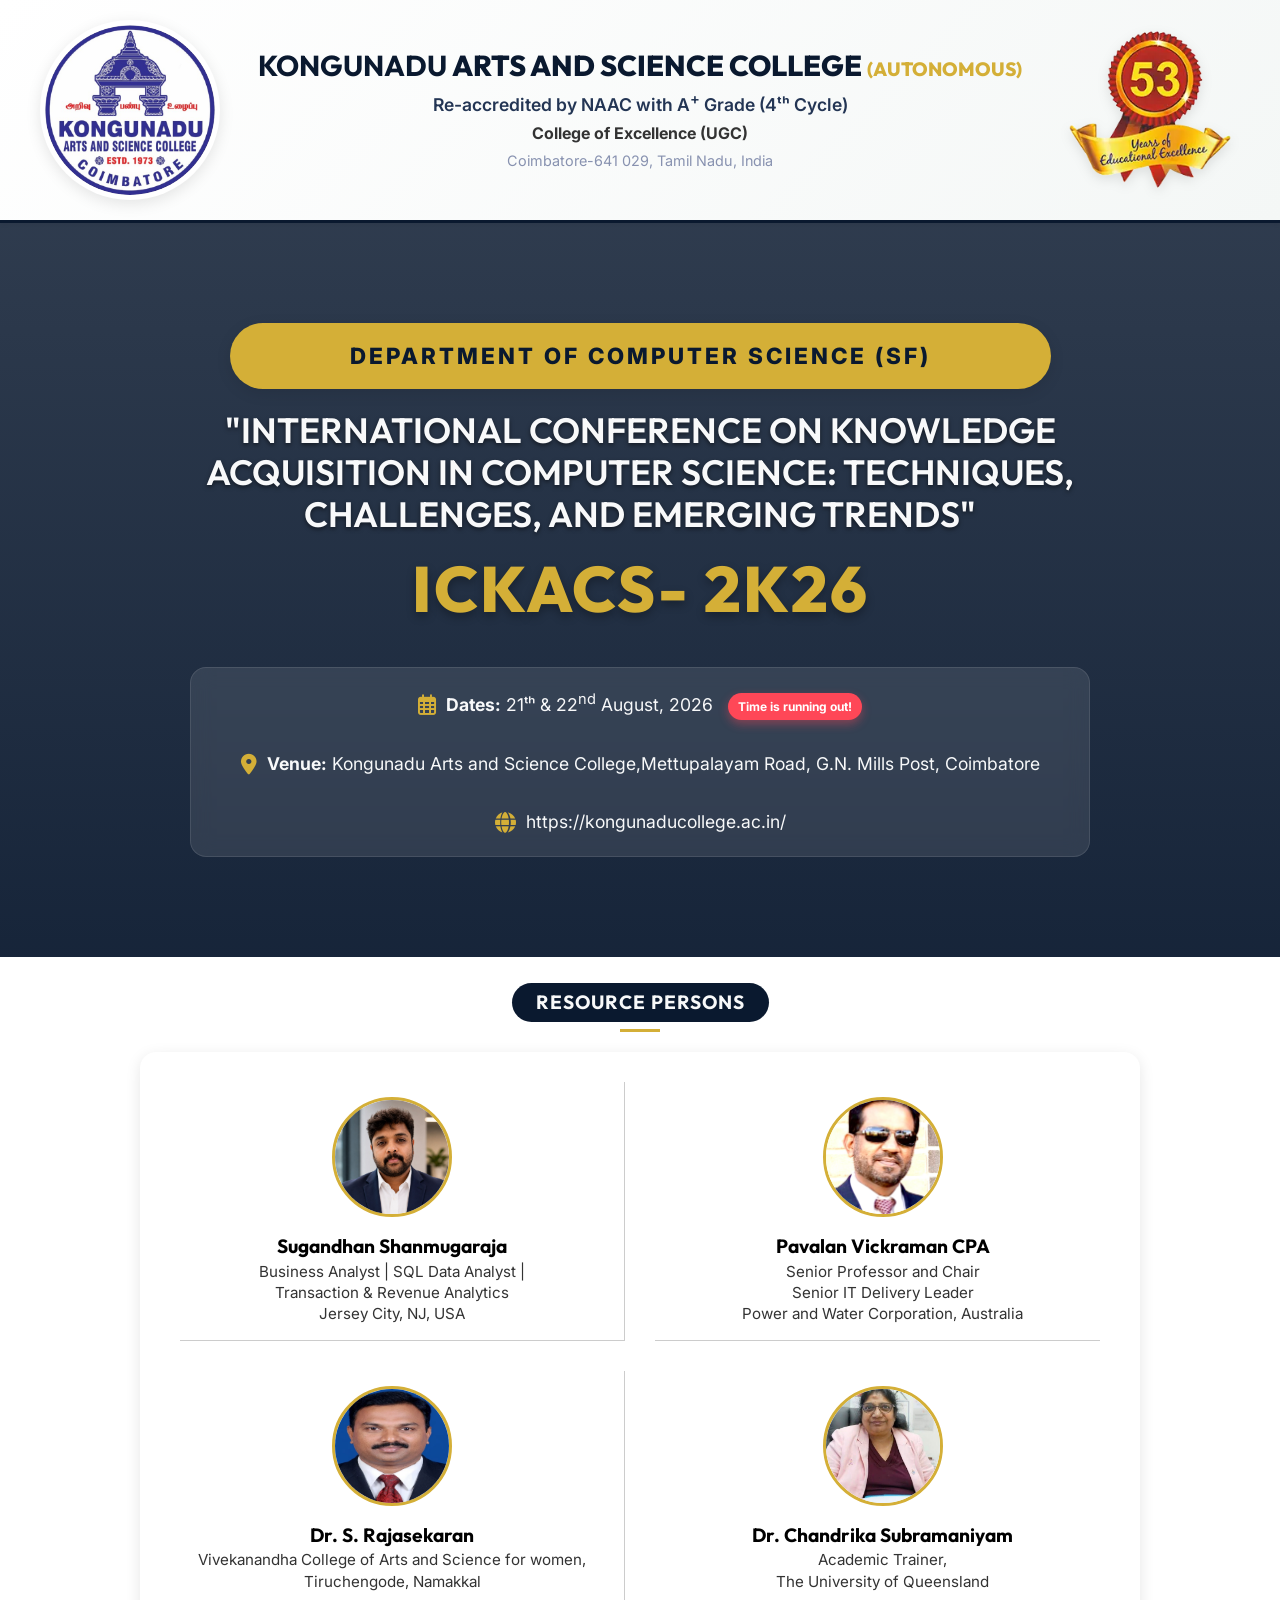
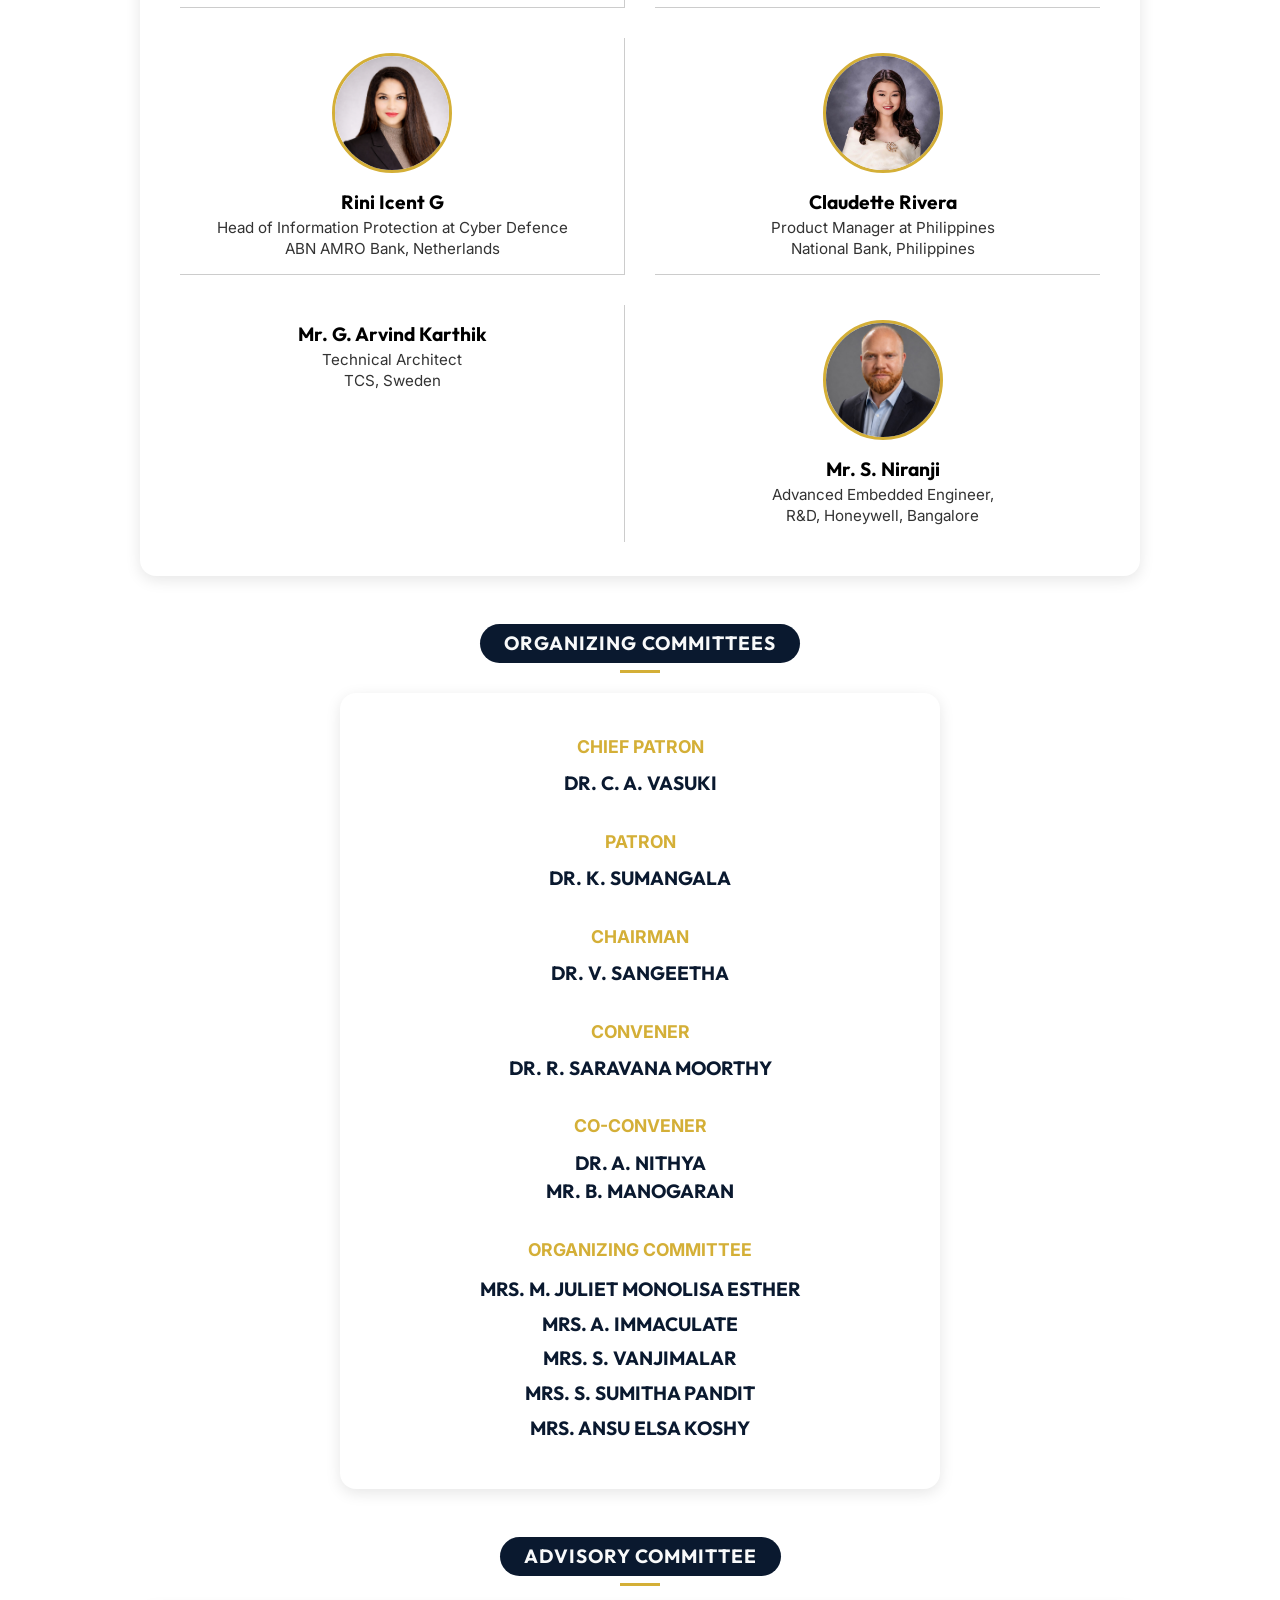
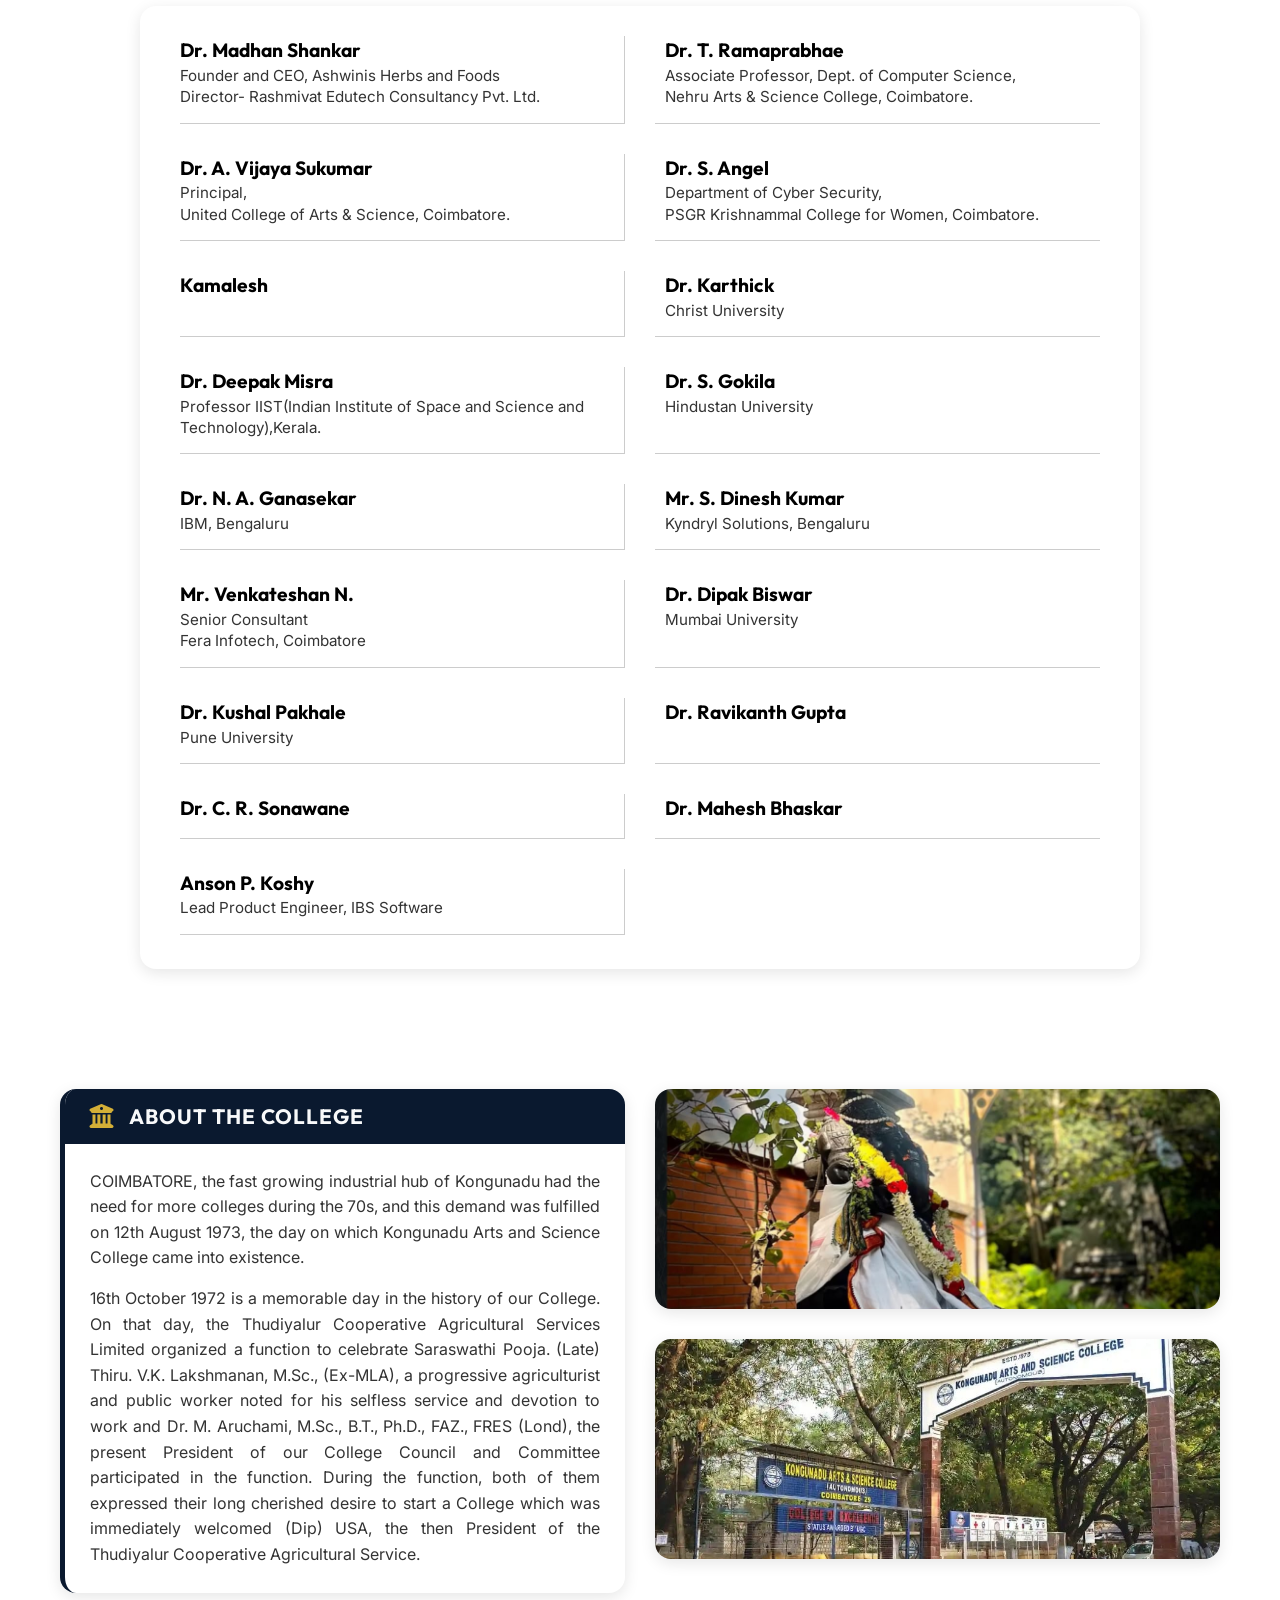
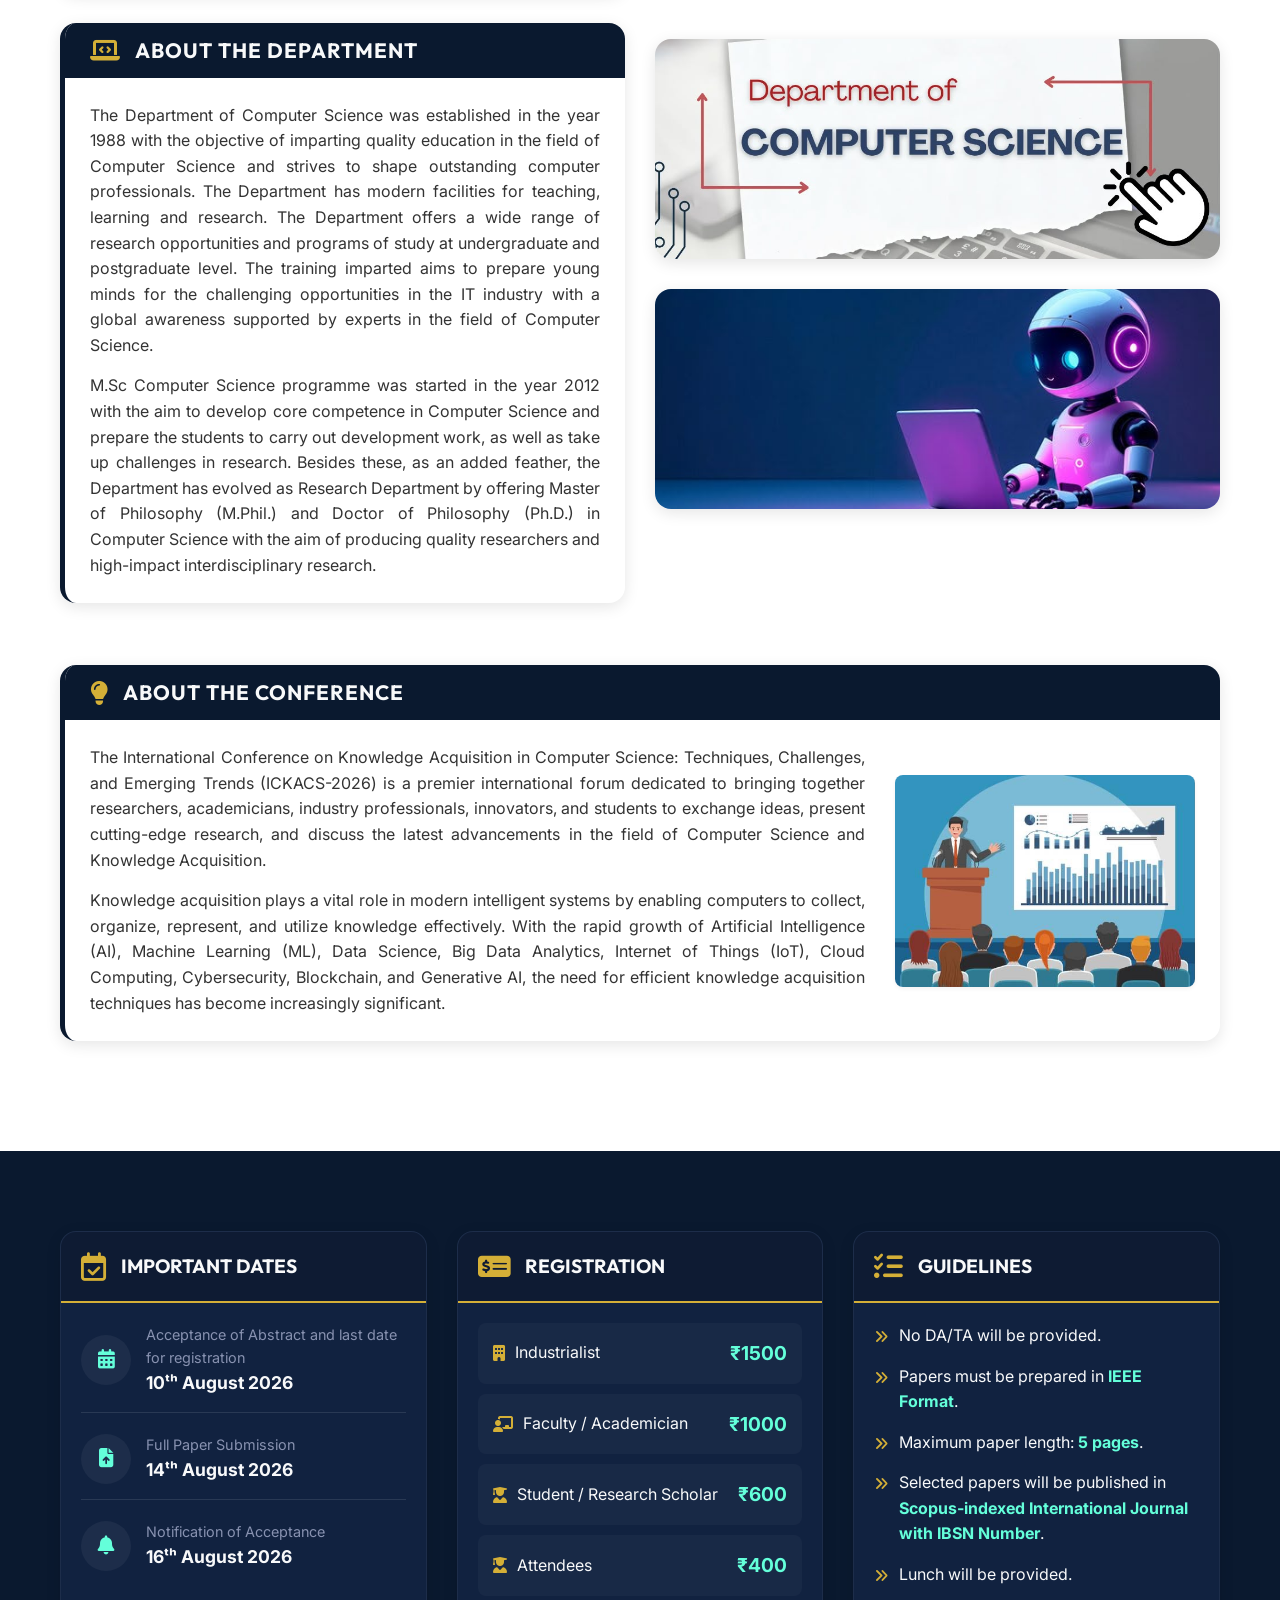
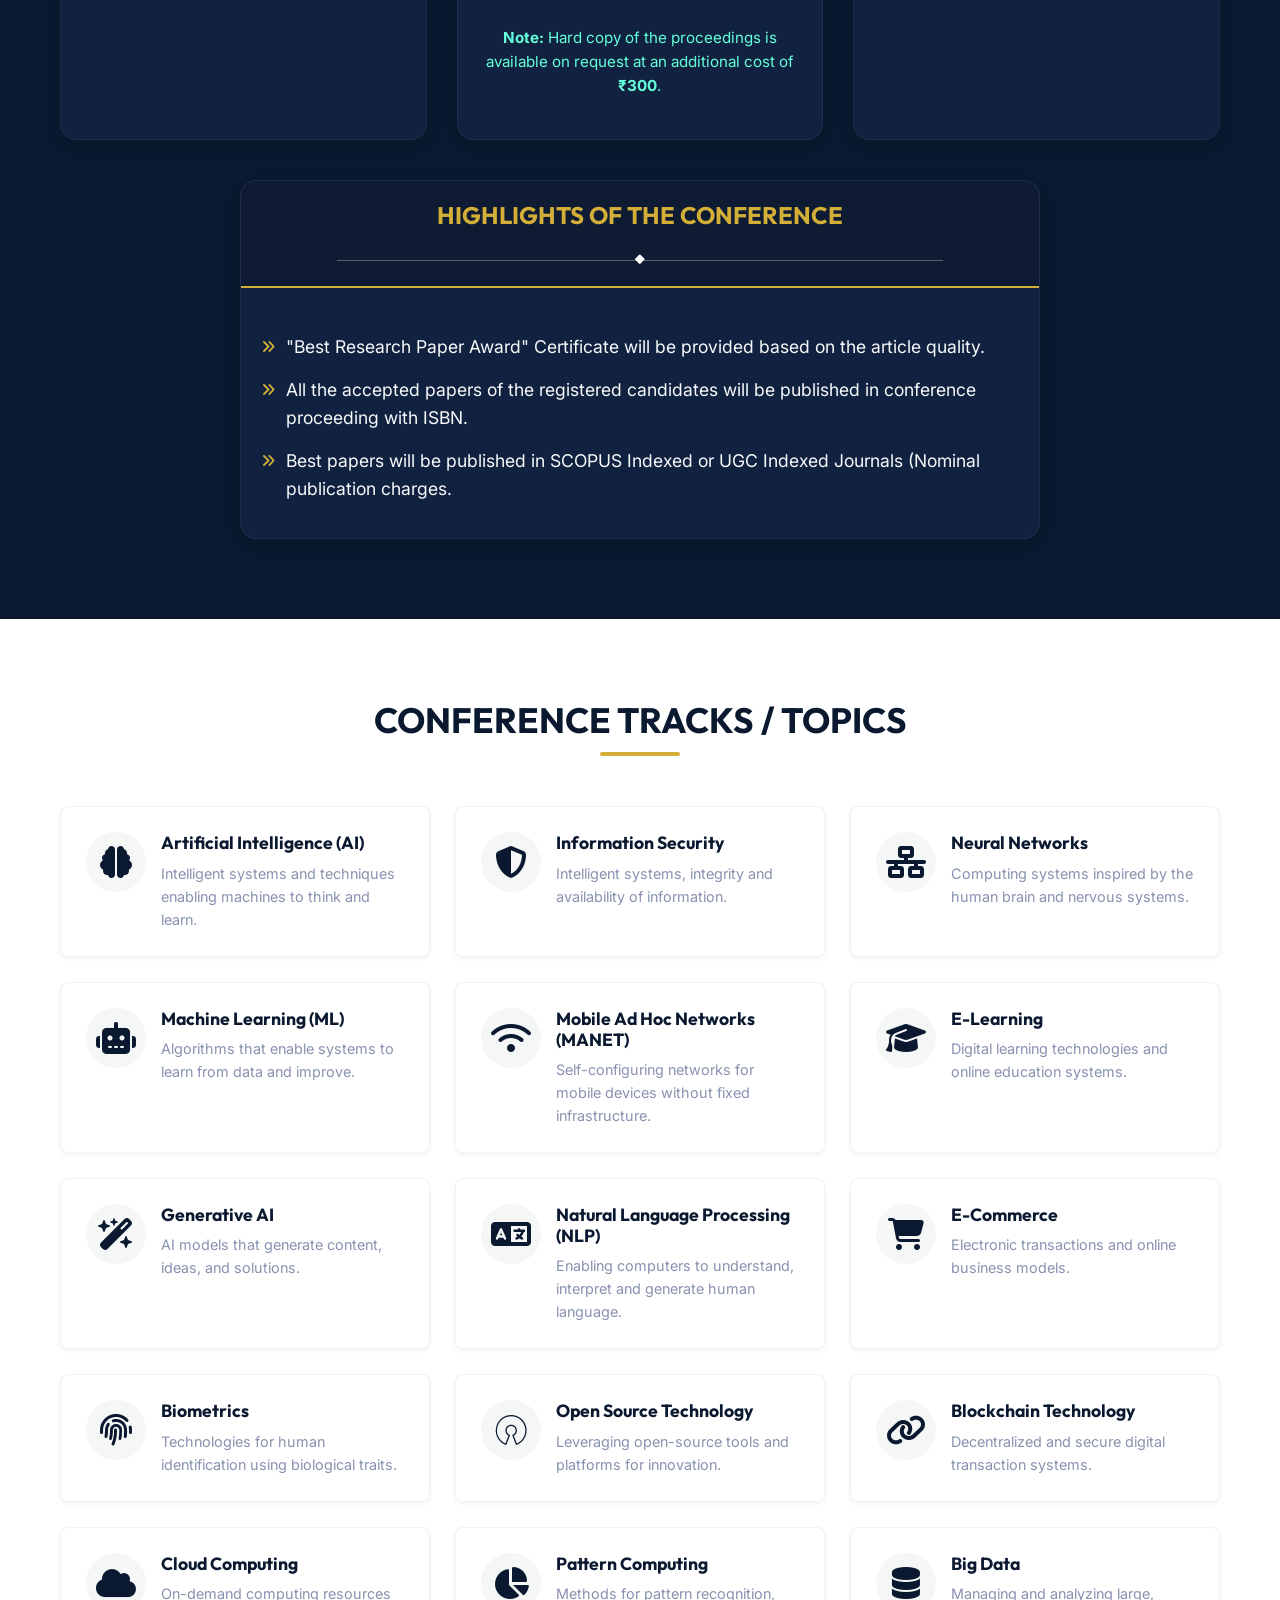
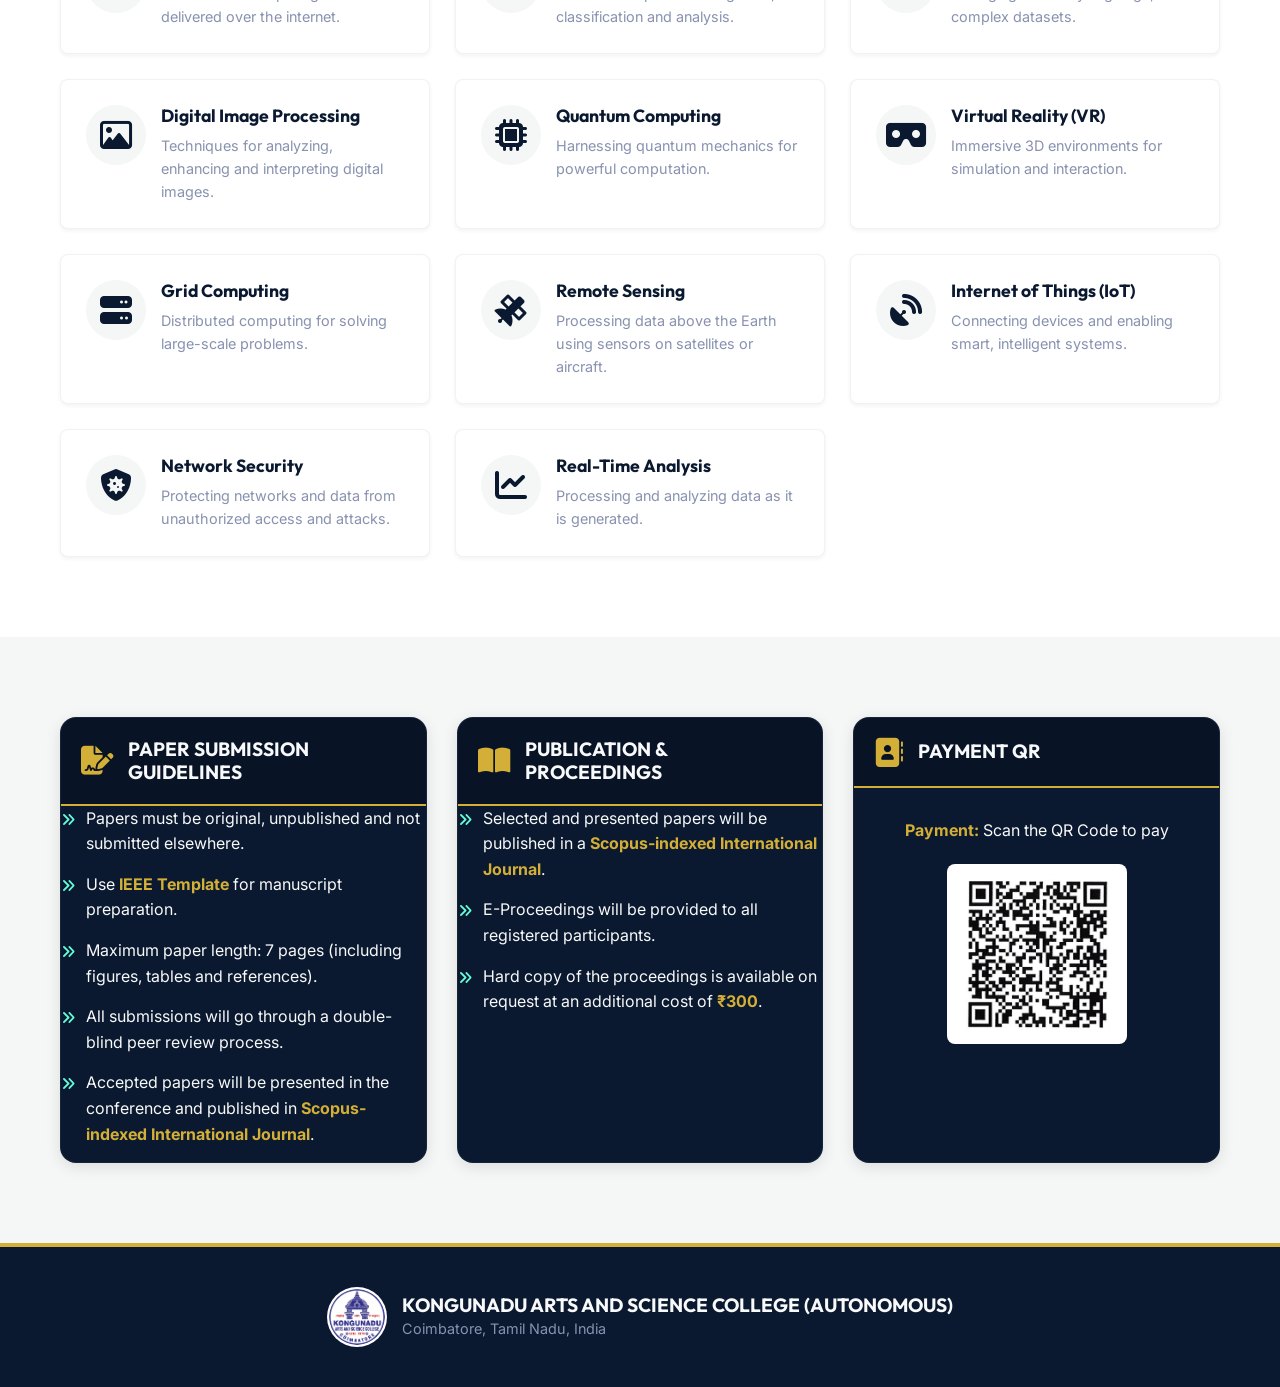
==== commit f43b20d2: "Add files via upload" ====
--- a/index.html
+++ b/index.html
@@ -139,6 +139,9 @@
                 <p>Technical Architect<br>TCS, Sweden</p>
             </div>
             <div class="advisory-item" style="display: flex; flex-direction: column; align-items: center; padding-top: 15px; border-bottom: none;">
+                <div style="width: 120px; height: 120px; border-radius: 50%; overflow: hidden; border: 3px solid var(--gold); margin-bottom: 15px;">
+                    <img src="niranj.jpeg" alt="Mr. S. Niranji" style="width: 100%; height: 100%; object-fit: cover;">
+                </div>
                 <h4>Mr. S. Niranji</h4>
                 <p>Advanced Embedded Engineer,<br>R&D, Honeywell, Bangalore</p>
             </div>
@@ -185,6 +188,7 @@
         <div class="advisory-inner-grid">
             <div class="advisory-item">
                 <h4>Dr. Madhan Shankar</h4>
+                <p>Founder and CEO, Ashwinis Herbs and Foods<br>Director- Rashmivat Edutech Consultancy Pvt. Ltd.</p>
             </div>
             <div class="advisory-item">
                 <h4>Dr. T. Ramaprabhae</h4>
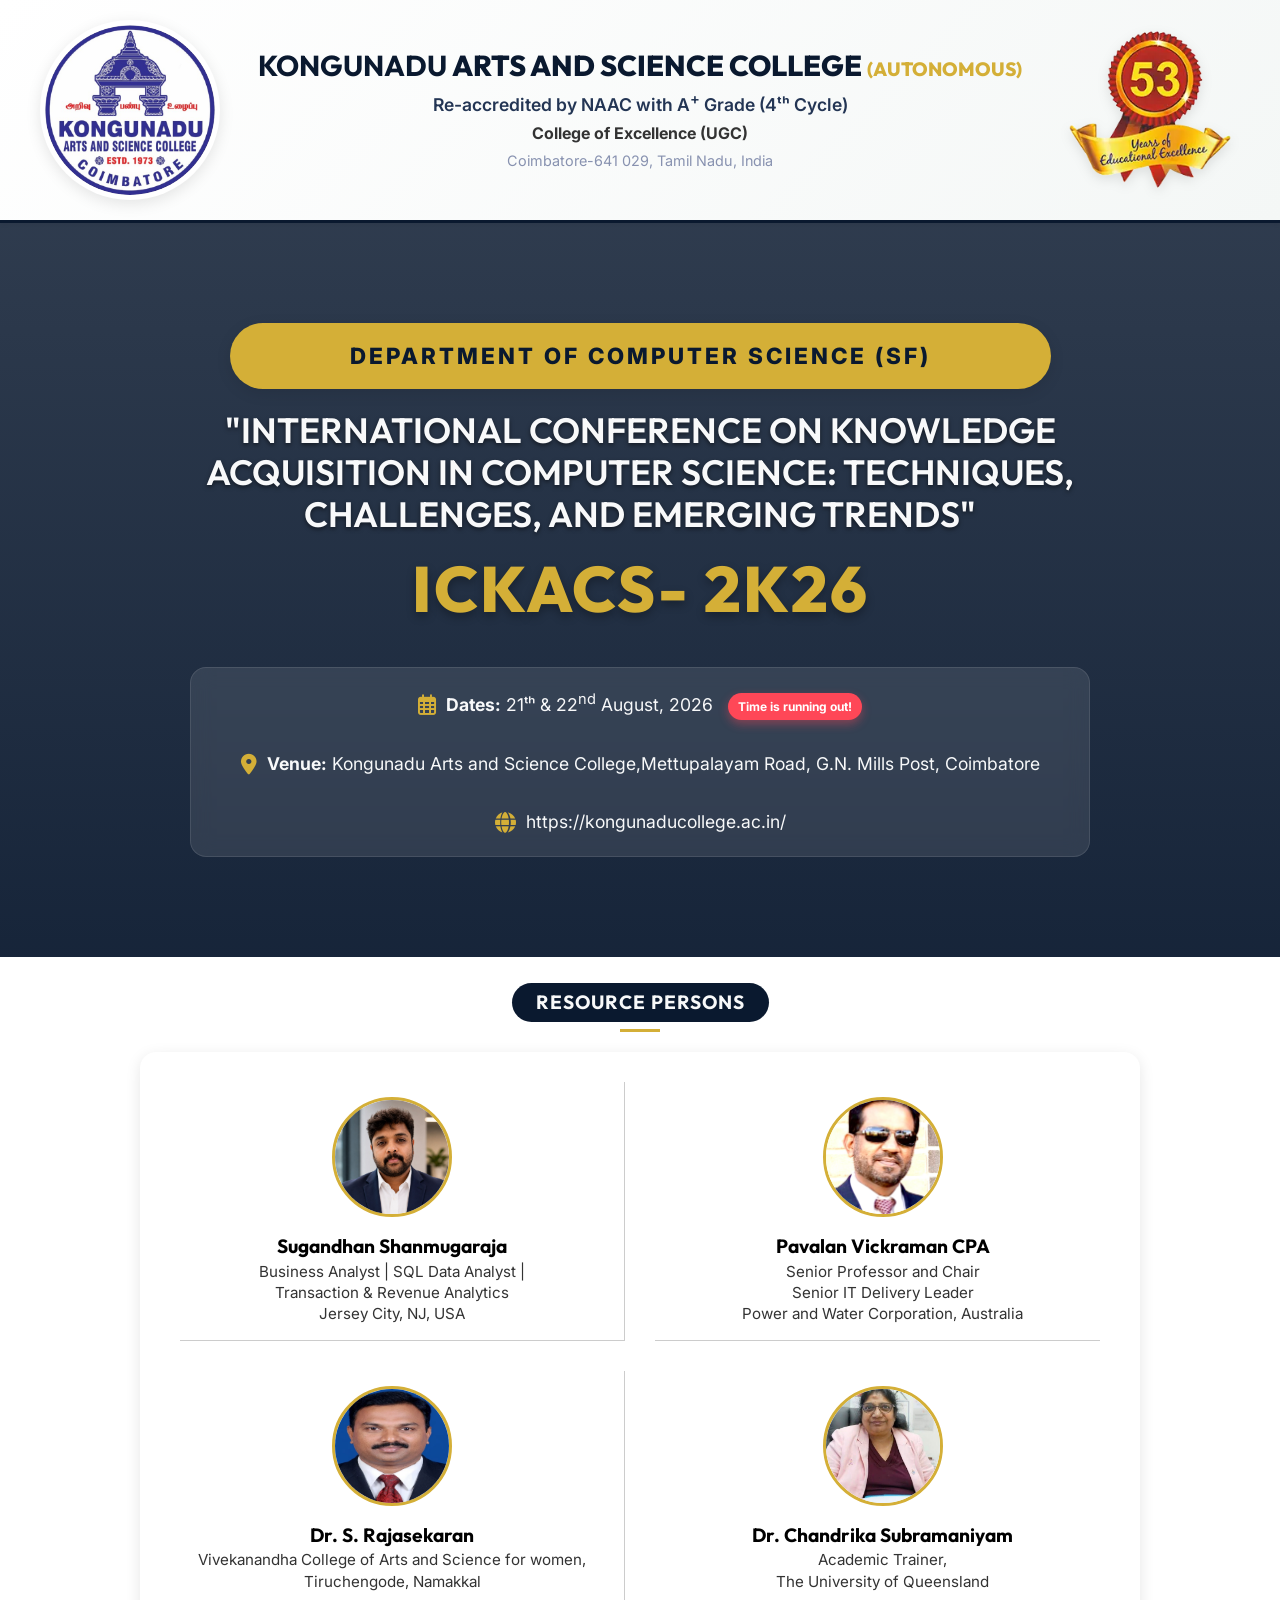
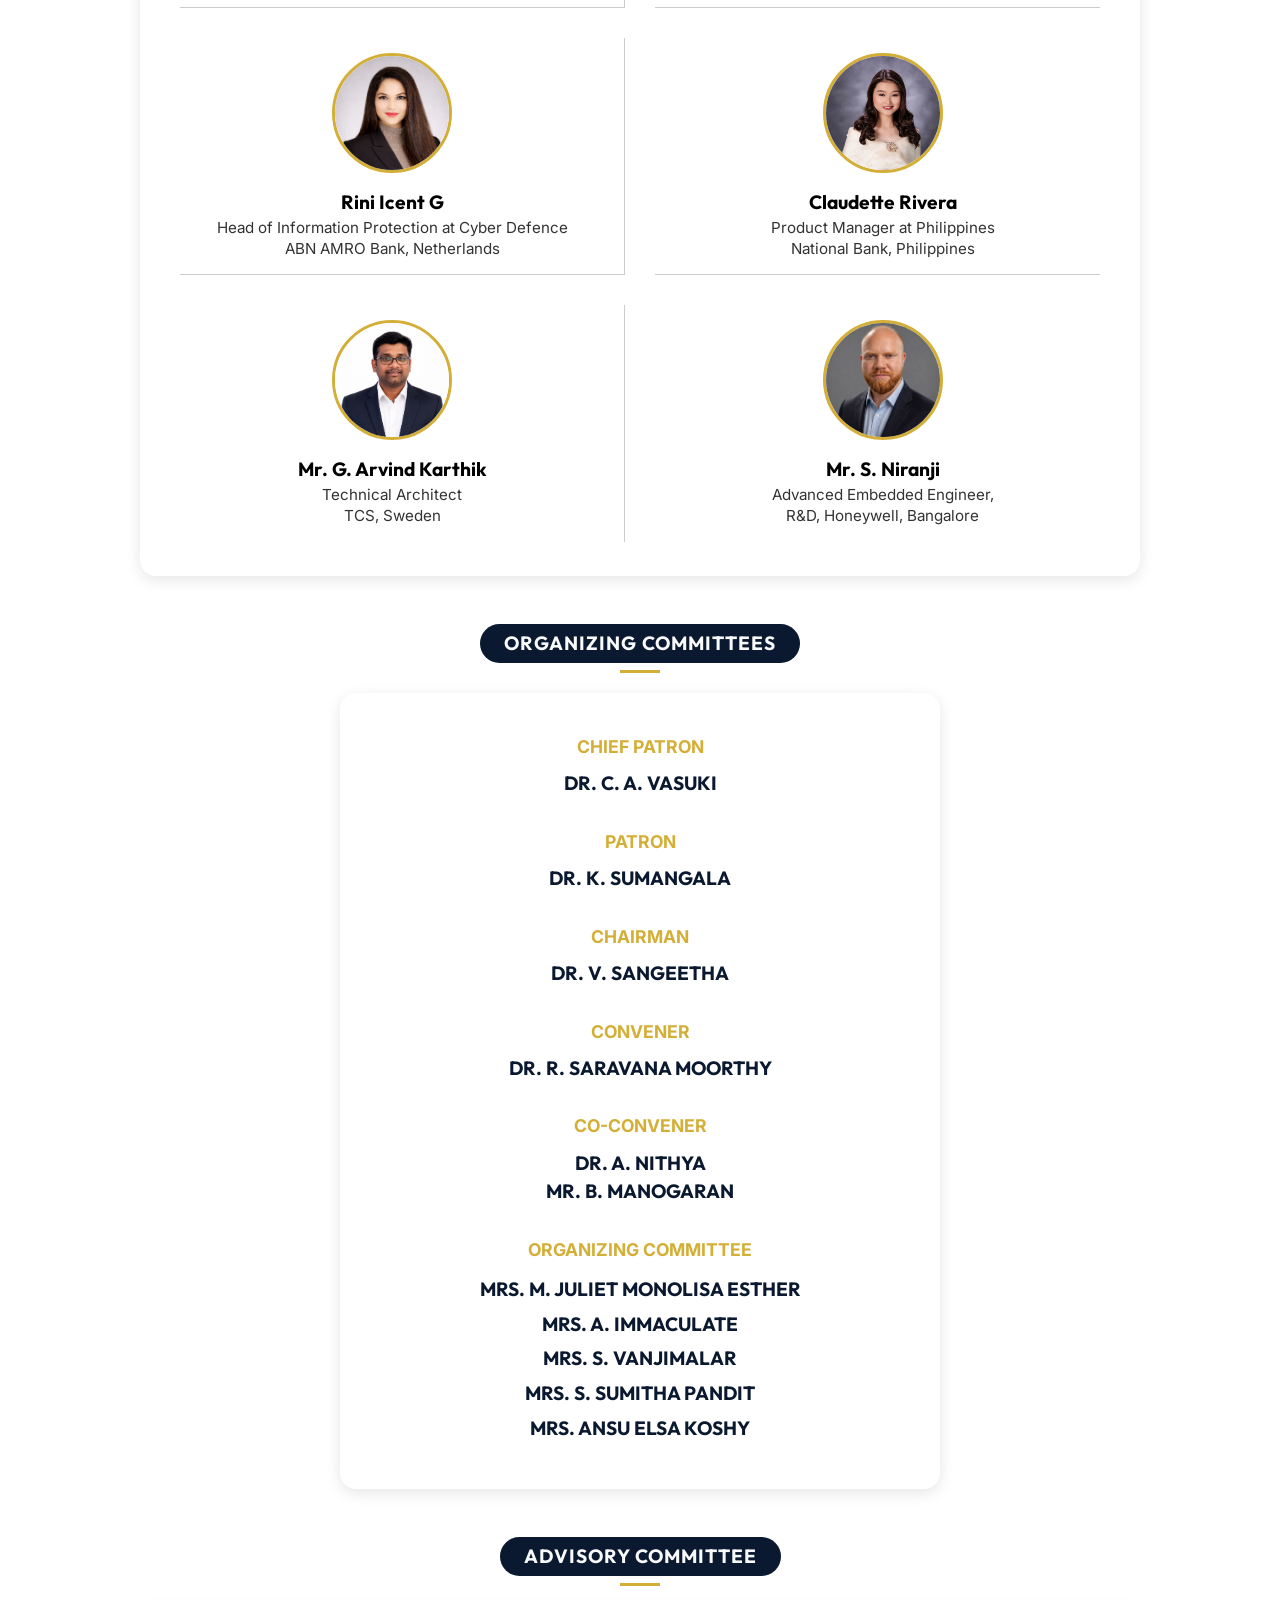
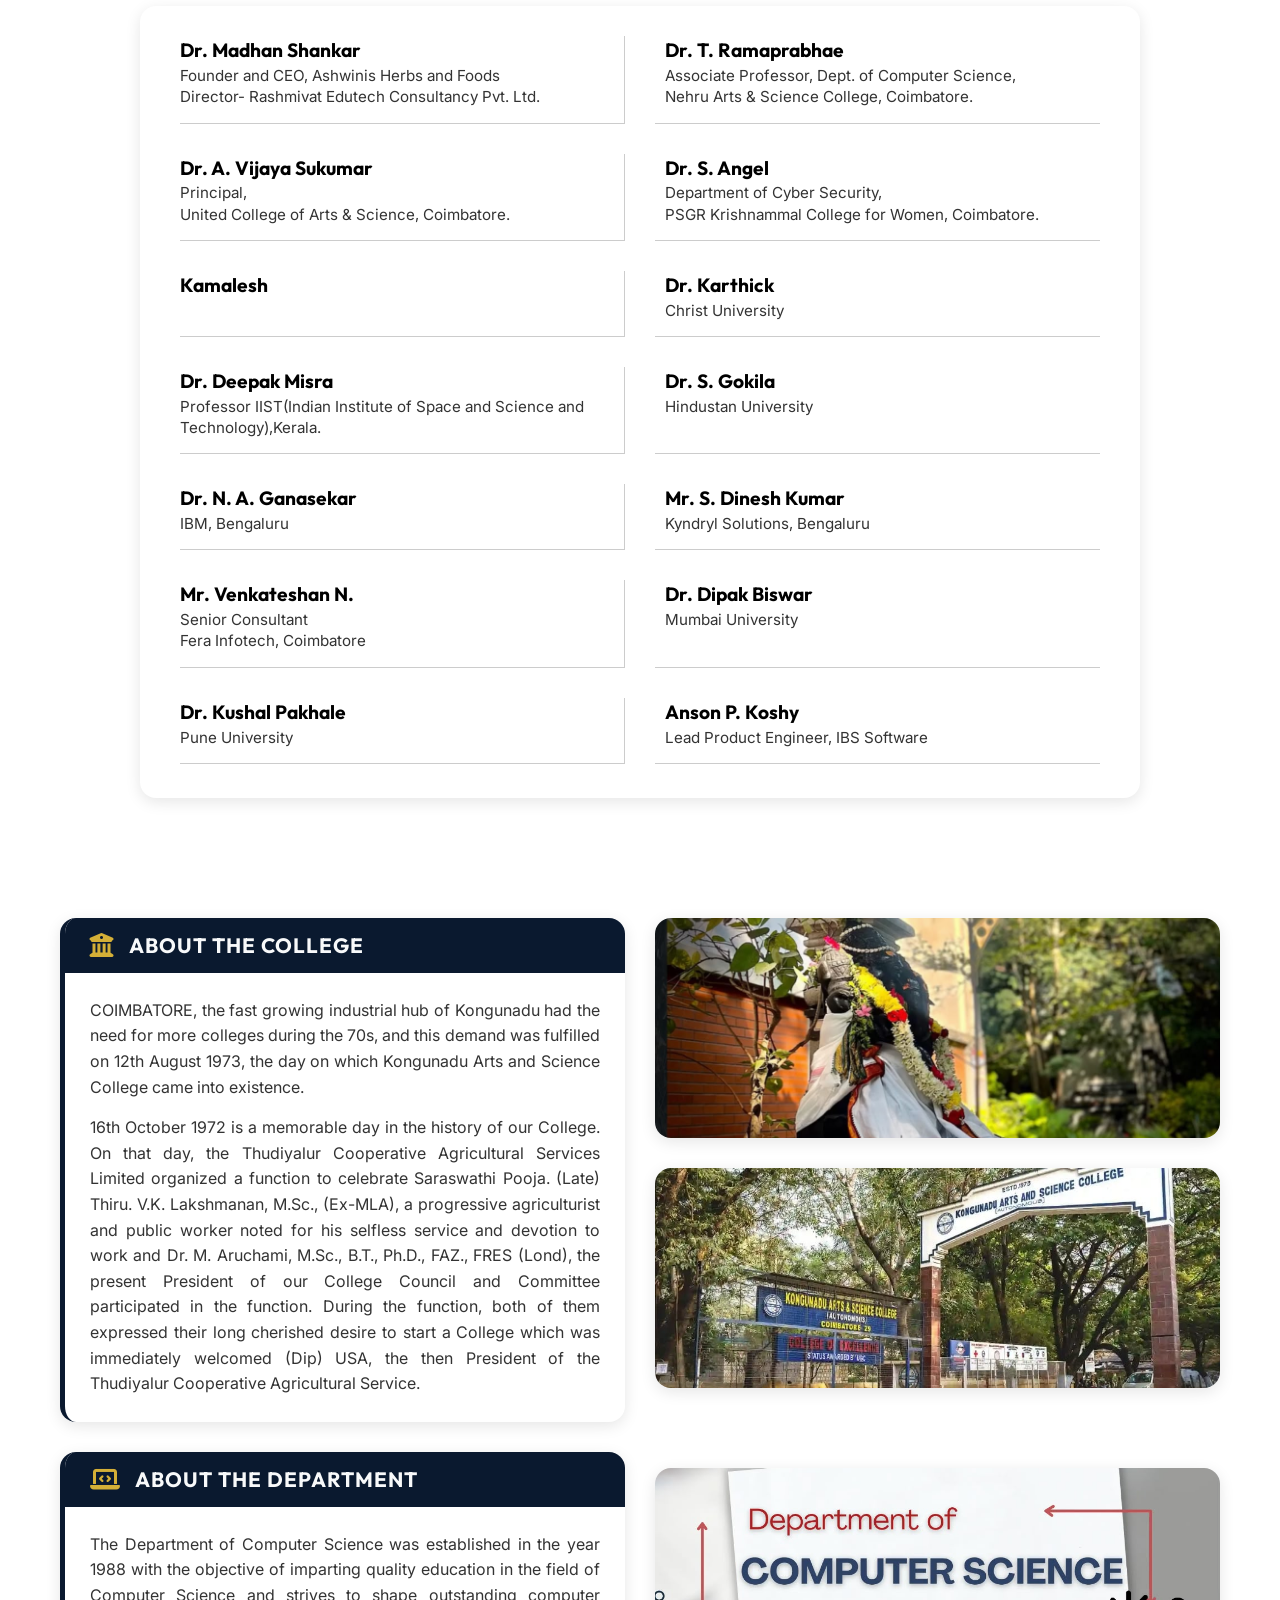
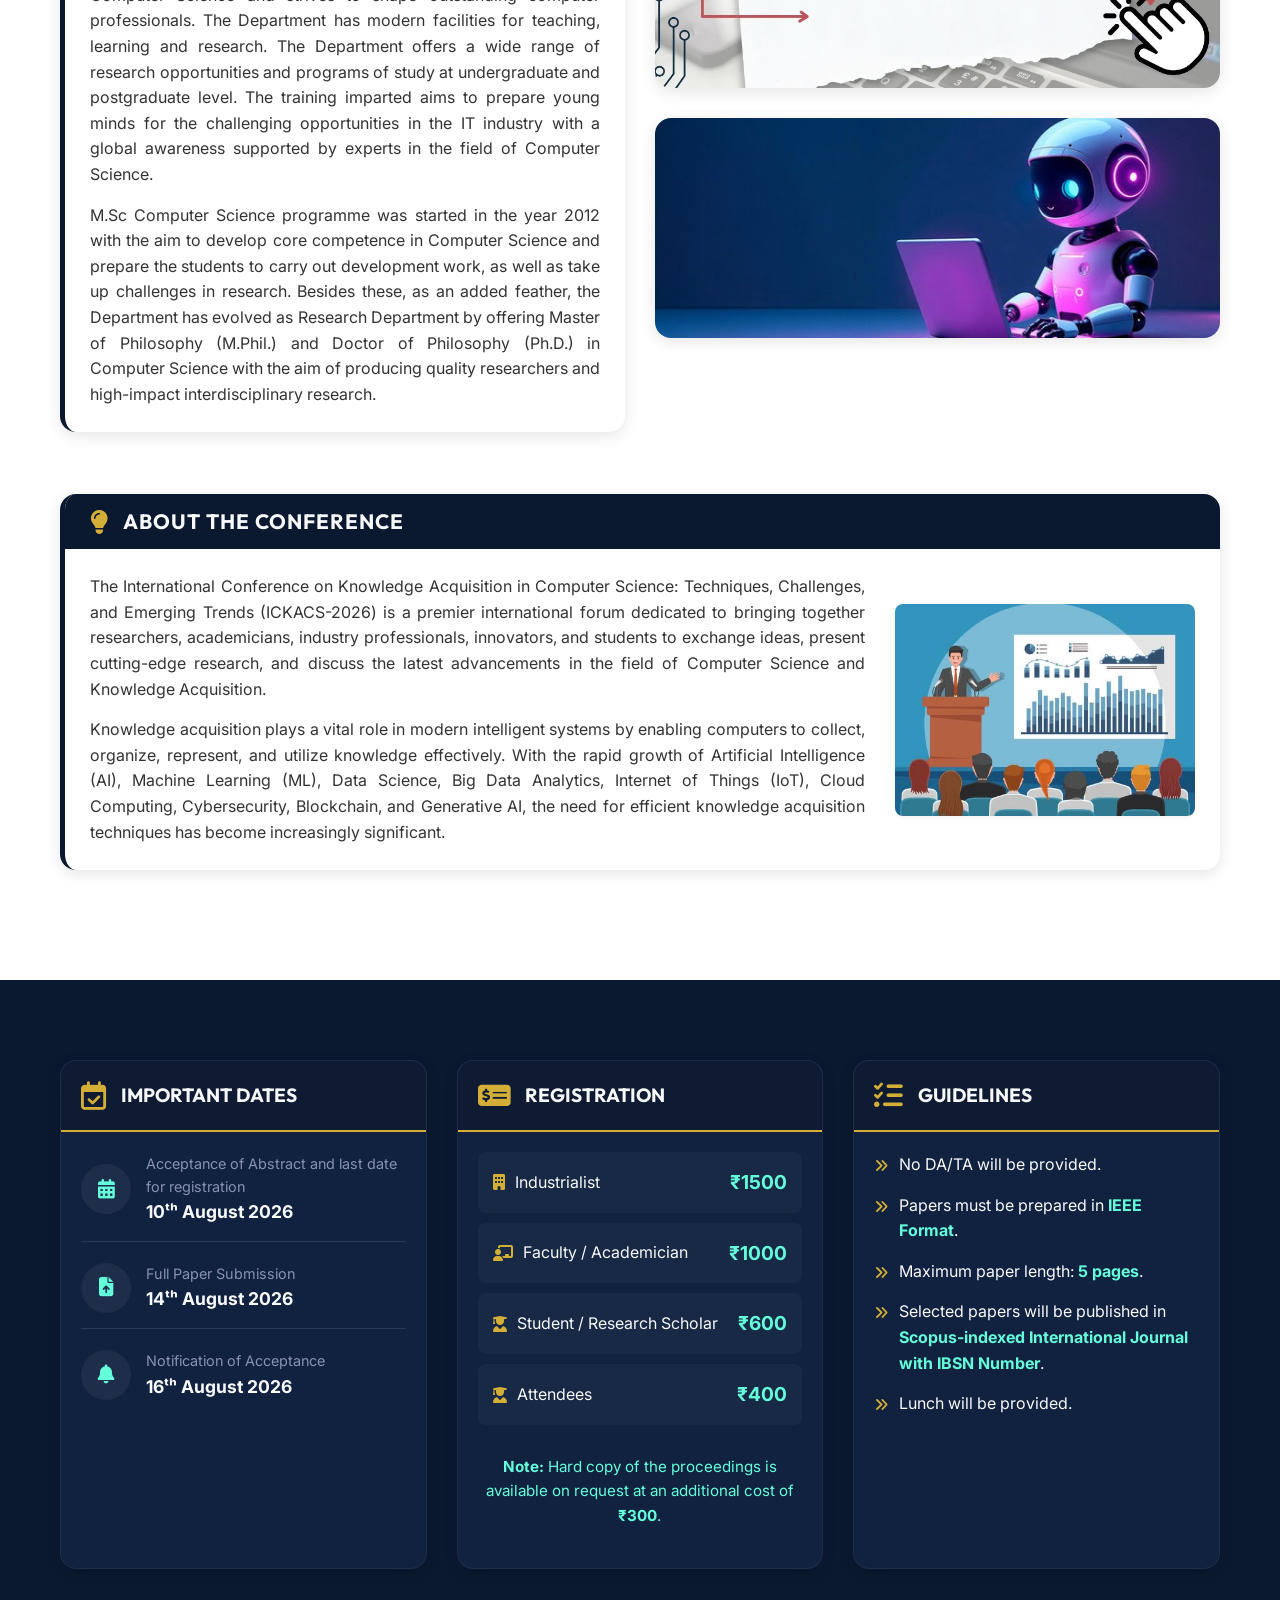
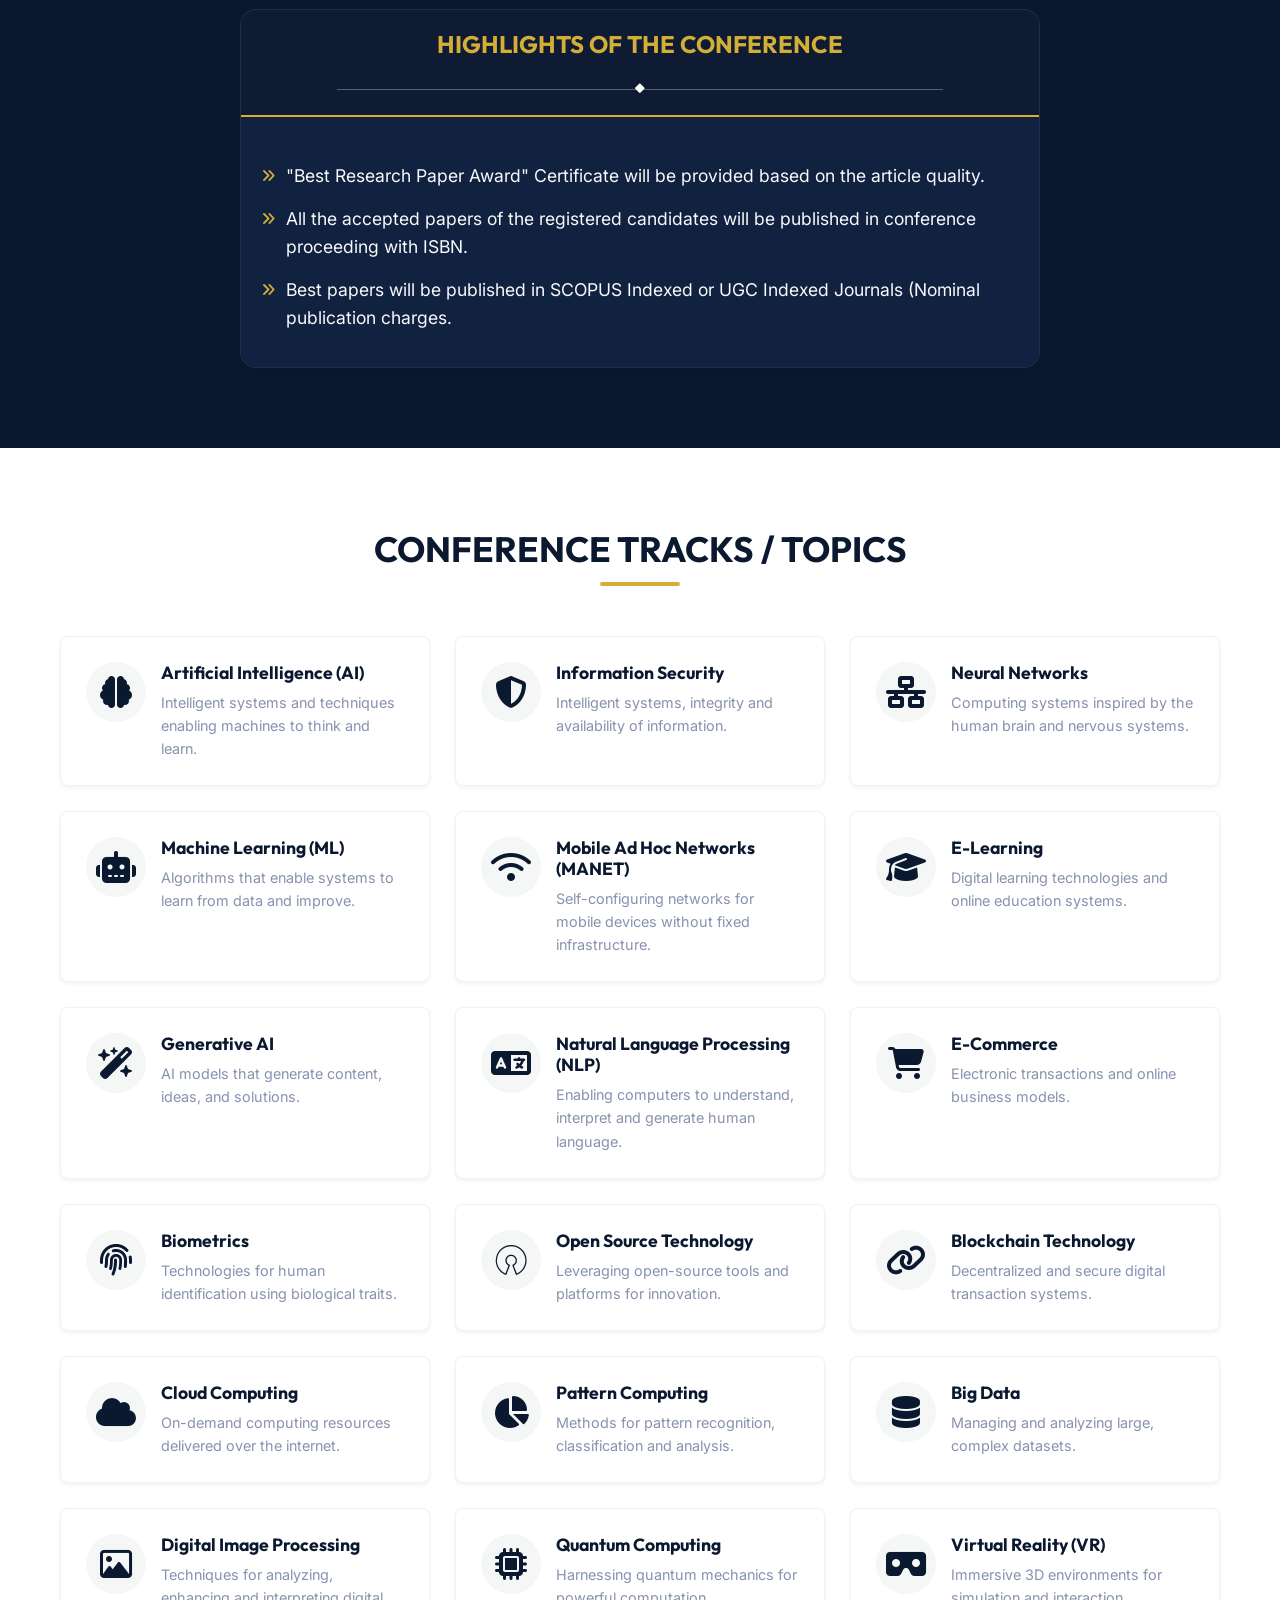
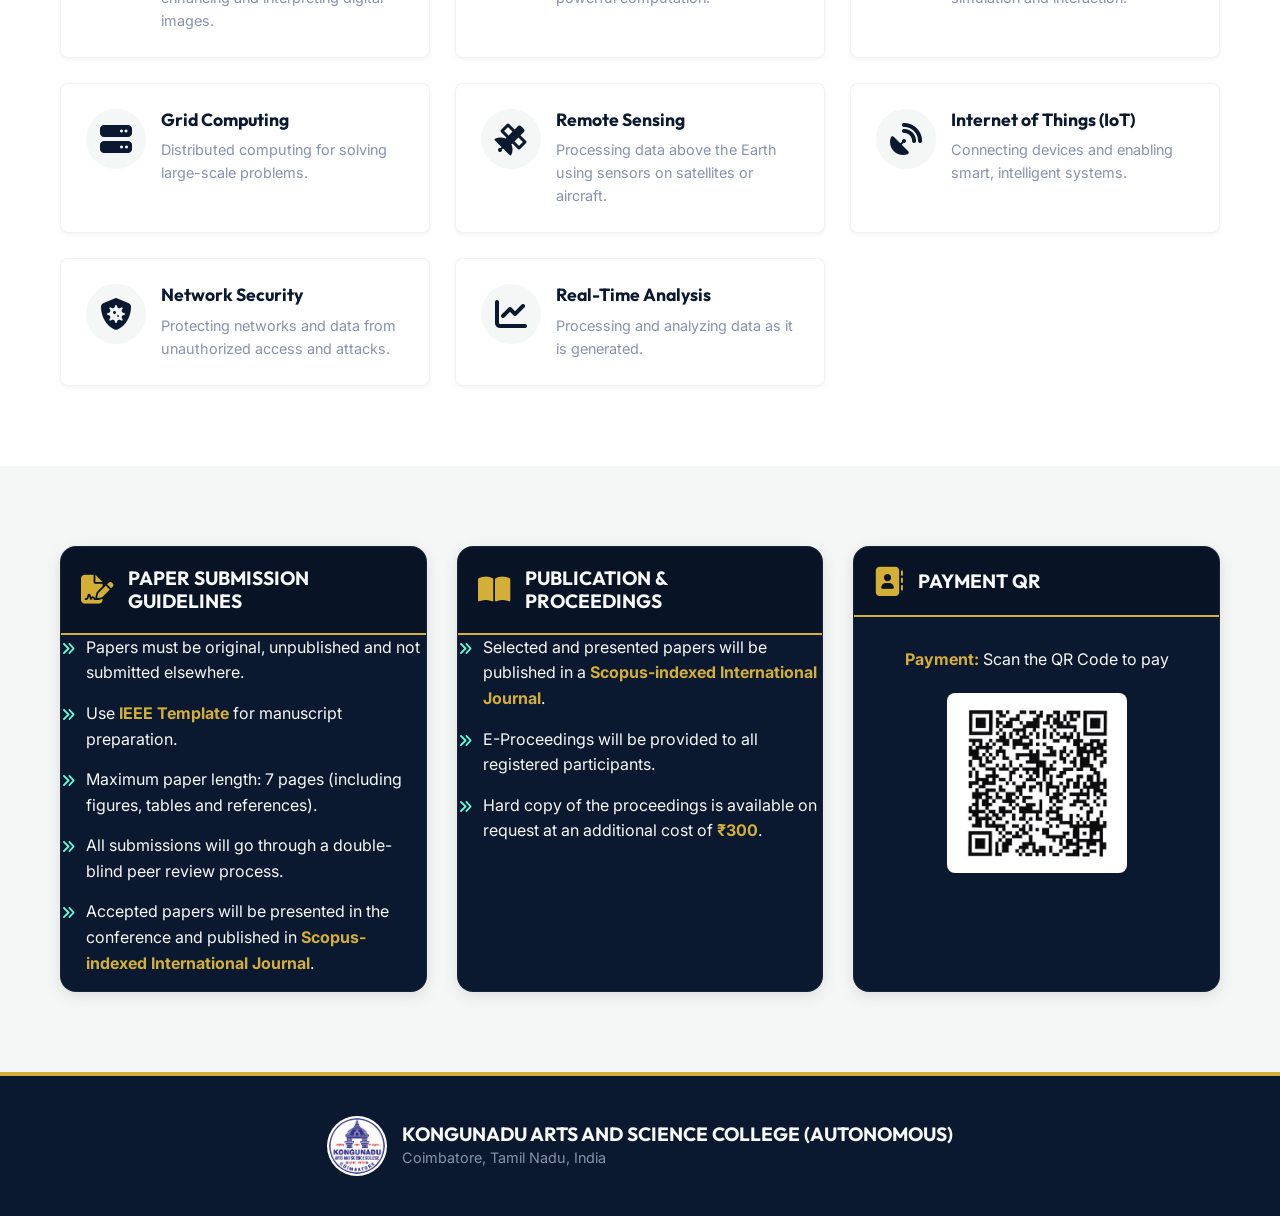
==== commit ed1ec2e2: "Add files via upload" ====
--- a/index.html
+++ b/index.html
@@ -135,6 +135,9 @@
             
             <!-- Row 4 -->
             <div class="advisory-item" style="display: flex; flex-direction: column; align-items: center; padding-top: 15px; border-bottom: none;">
+                <div style="width: 120px; height: 120px; border-radius: 50%; overflow: hidden; border: 3px solid var(--gold); margin-bottom: 15px;">
+                    <img src="aravind.jpeg" alt="Mr. G. Arvind Karthik" style="width: 100%; height: 100%; object-fit: cover;">
+                </div>
                 <h4>Mr. G. Arvind Karthik</h4>
                 <p>Technical Architect<br>TCS, Sweden</p>
             </div>
@@ -237,15 +240,7 @@
                 <h4>Dr. Kushal Pakhale</h4>
                 <p>Pune University</p>
             </div>
-            <div class="advisory-item">
-                <h4>Dr. Ravikanth Gupta</h4>
-            </div>
-            <div class="advisory-item">
-                <h4>Dr. C. R. Sonawane</h4>
-            </div>
-            <div class="advisory-item">
-                <h4>Dr. Mahesh Bhaskar</h4>
-            </div>
+
             <div class="advisory-item">
                 <h4>Anson P. Koshy</h4>
                 <p>Lead Product Engineer, IBS Software</p>
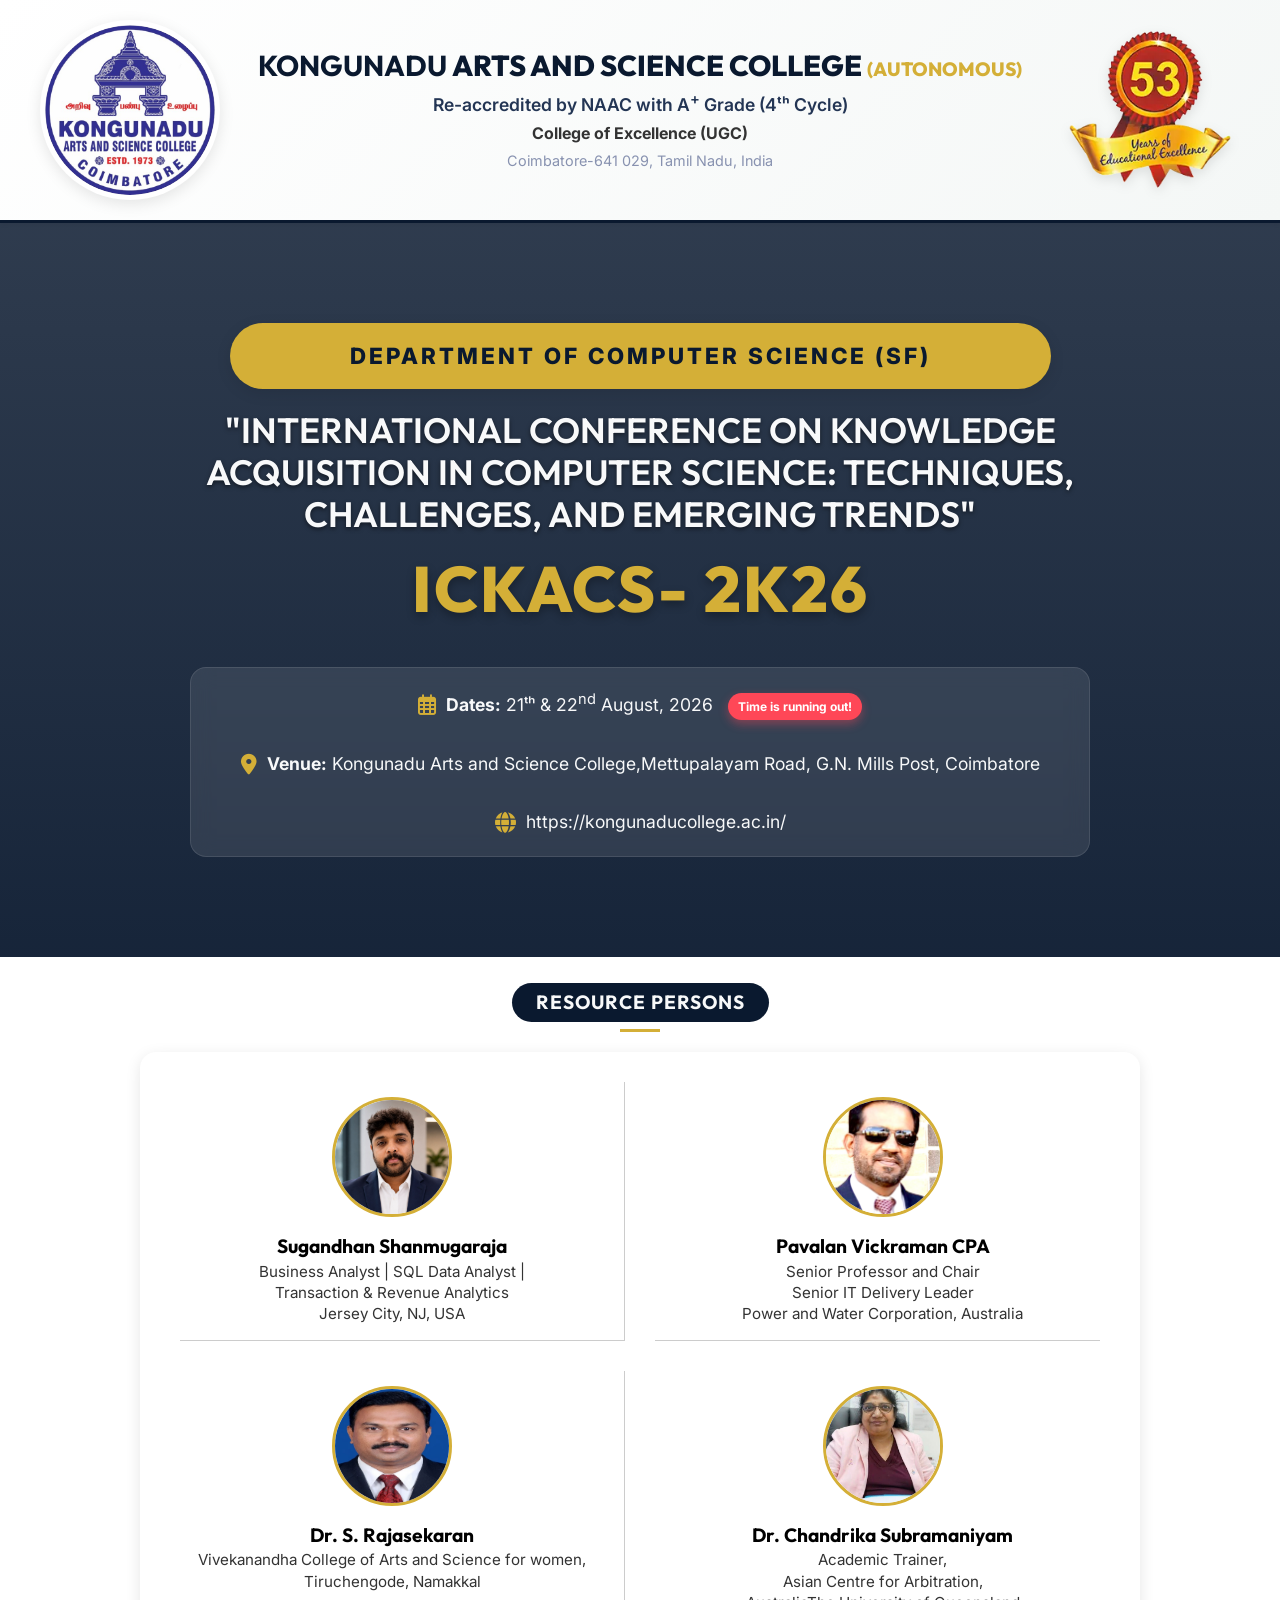
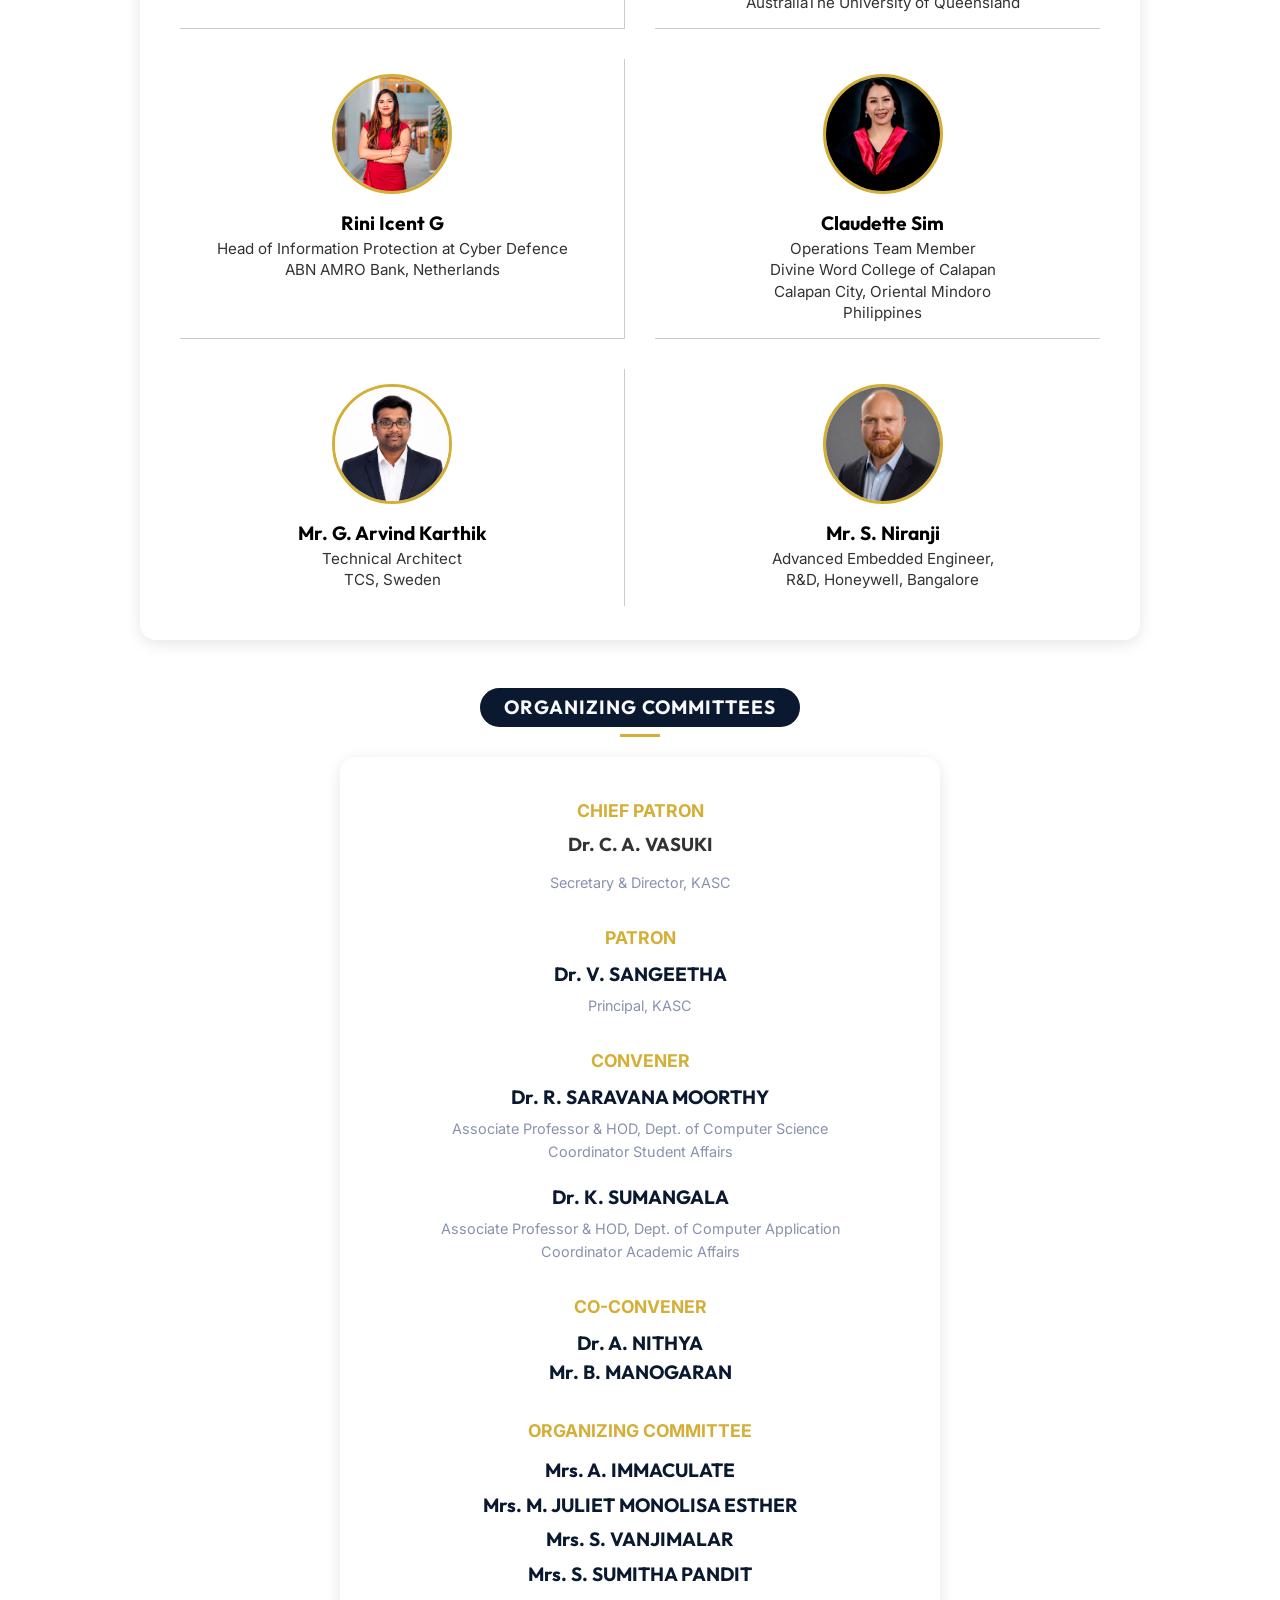
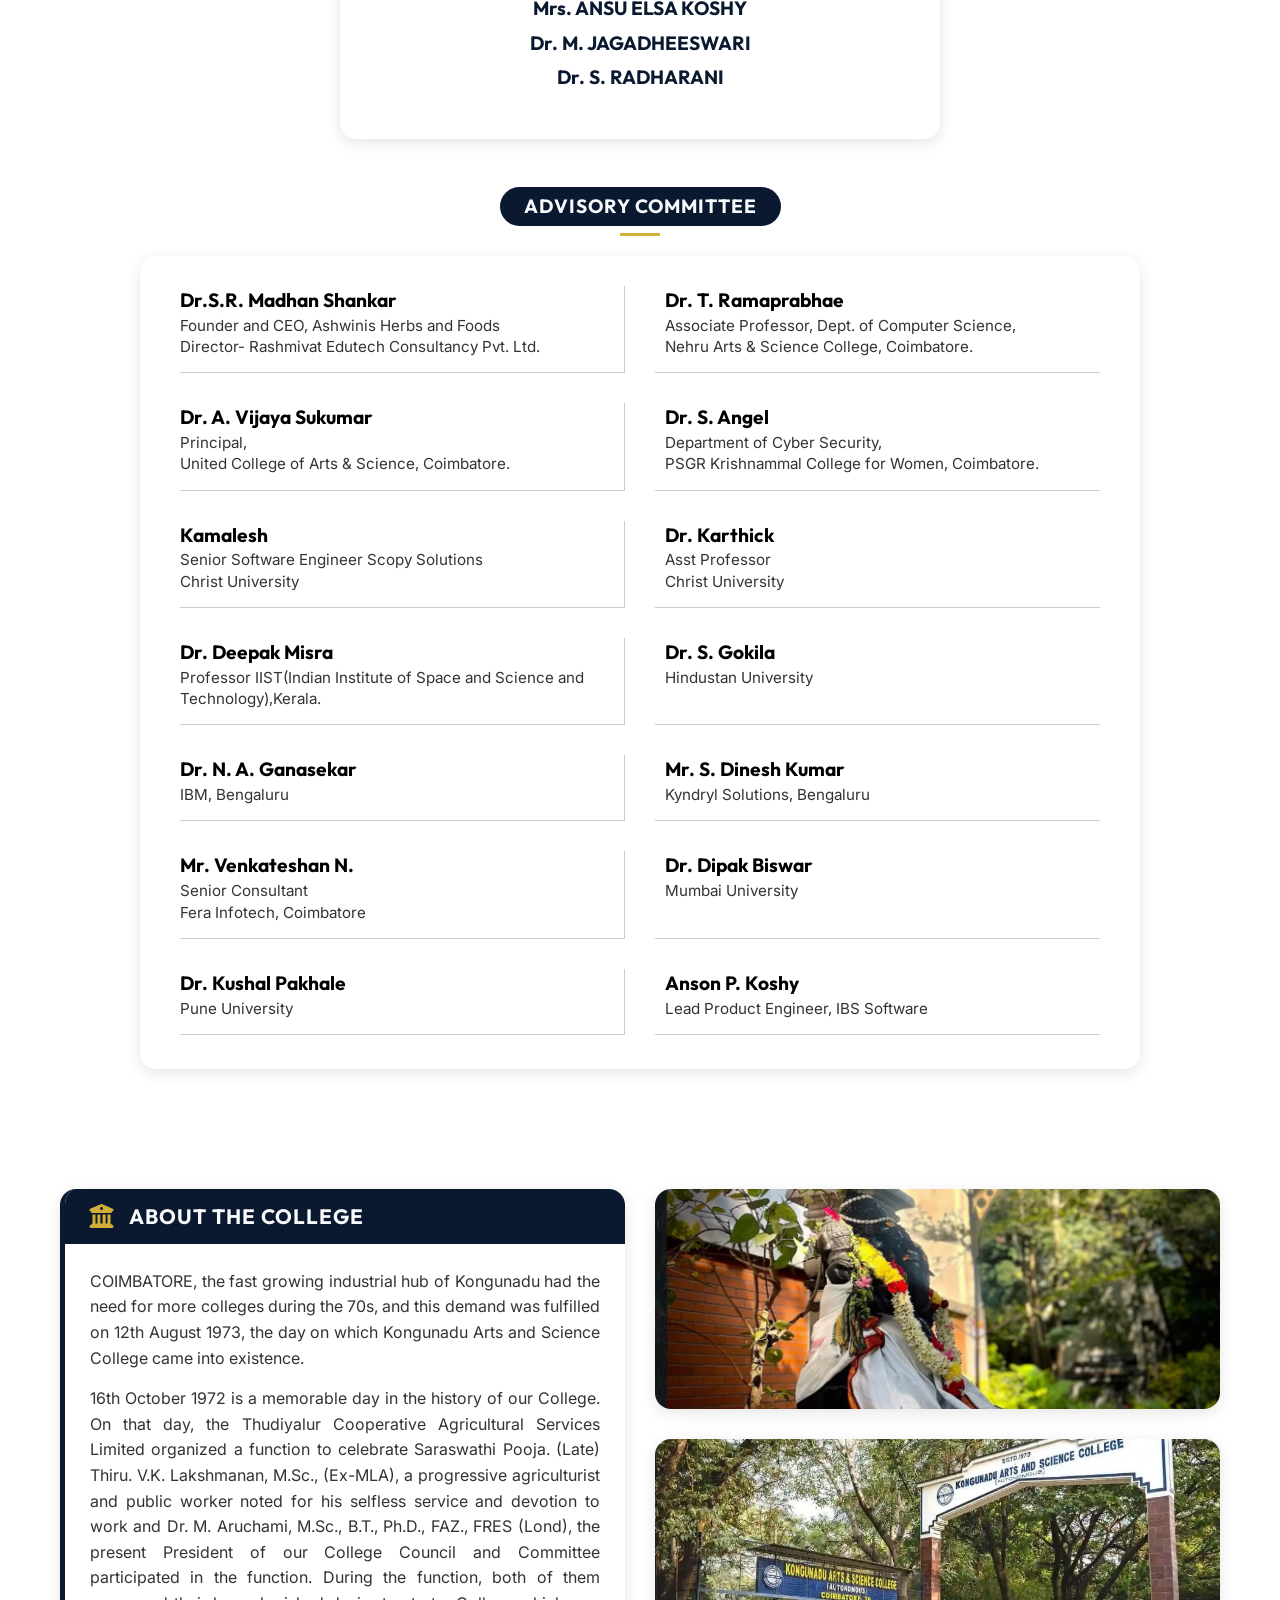
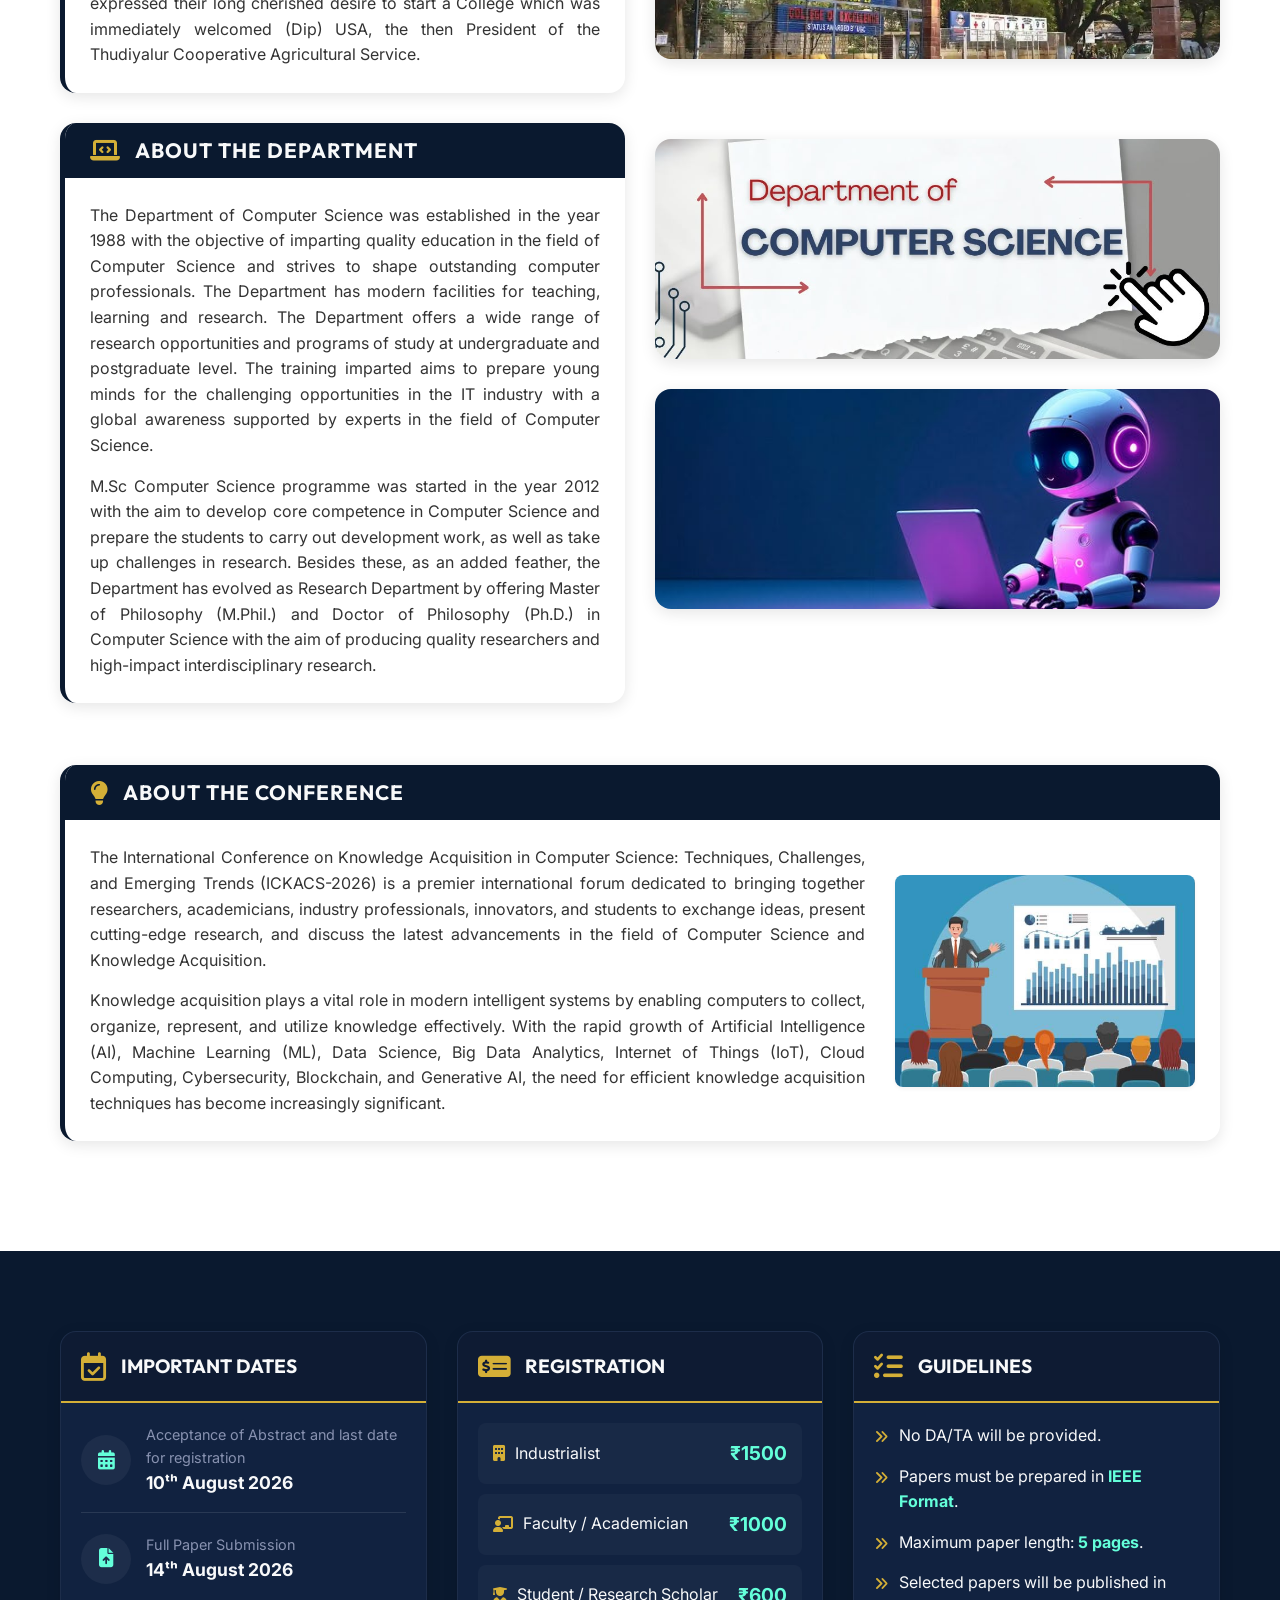
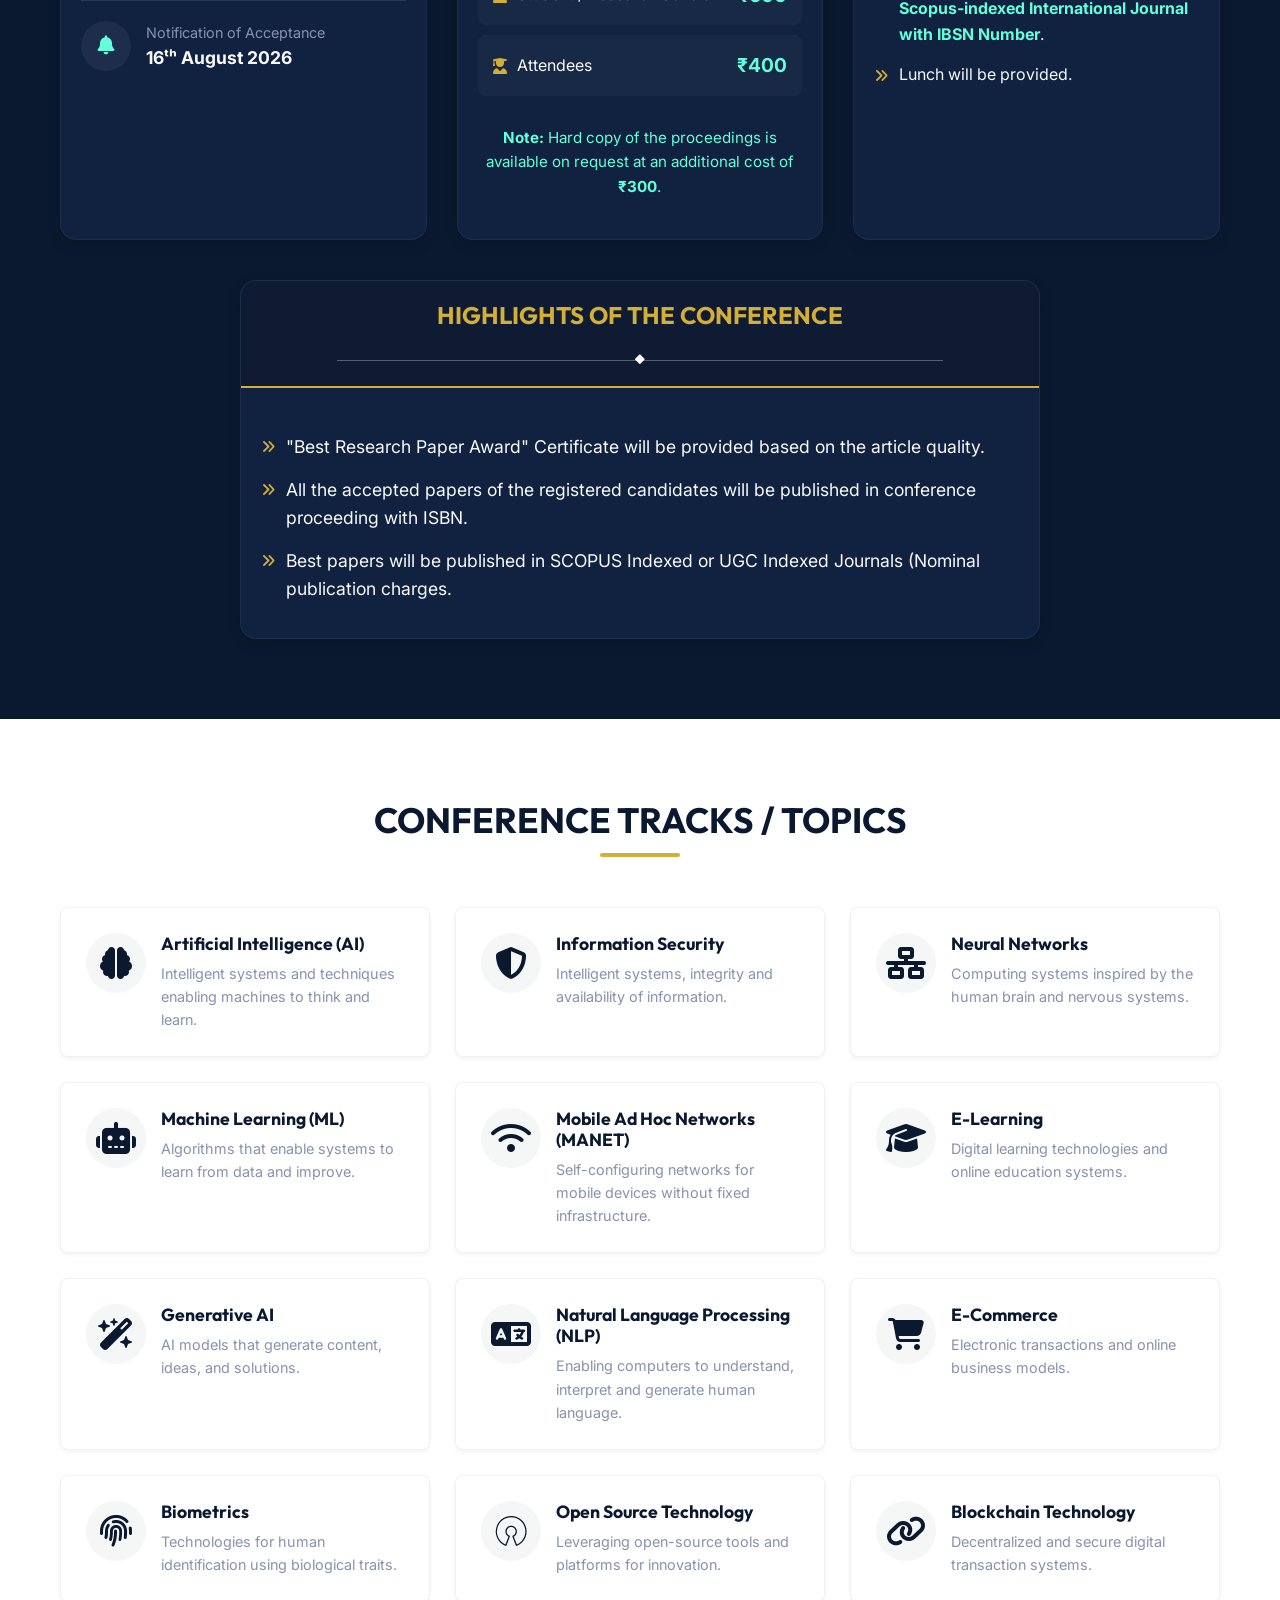
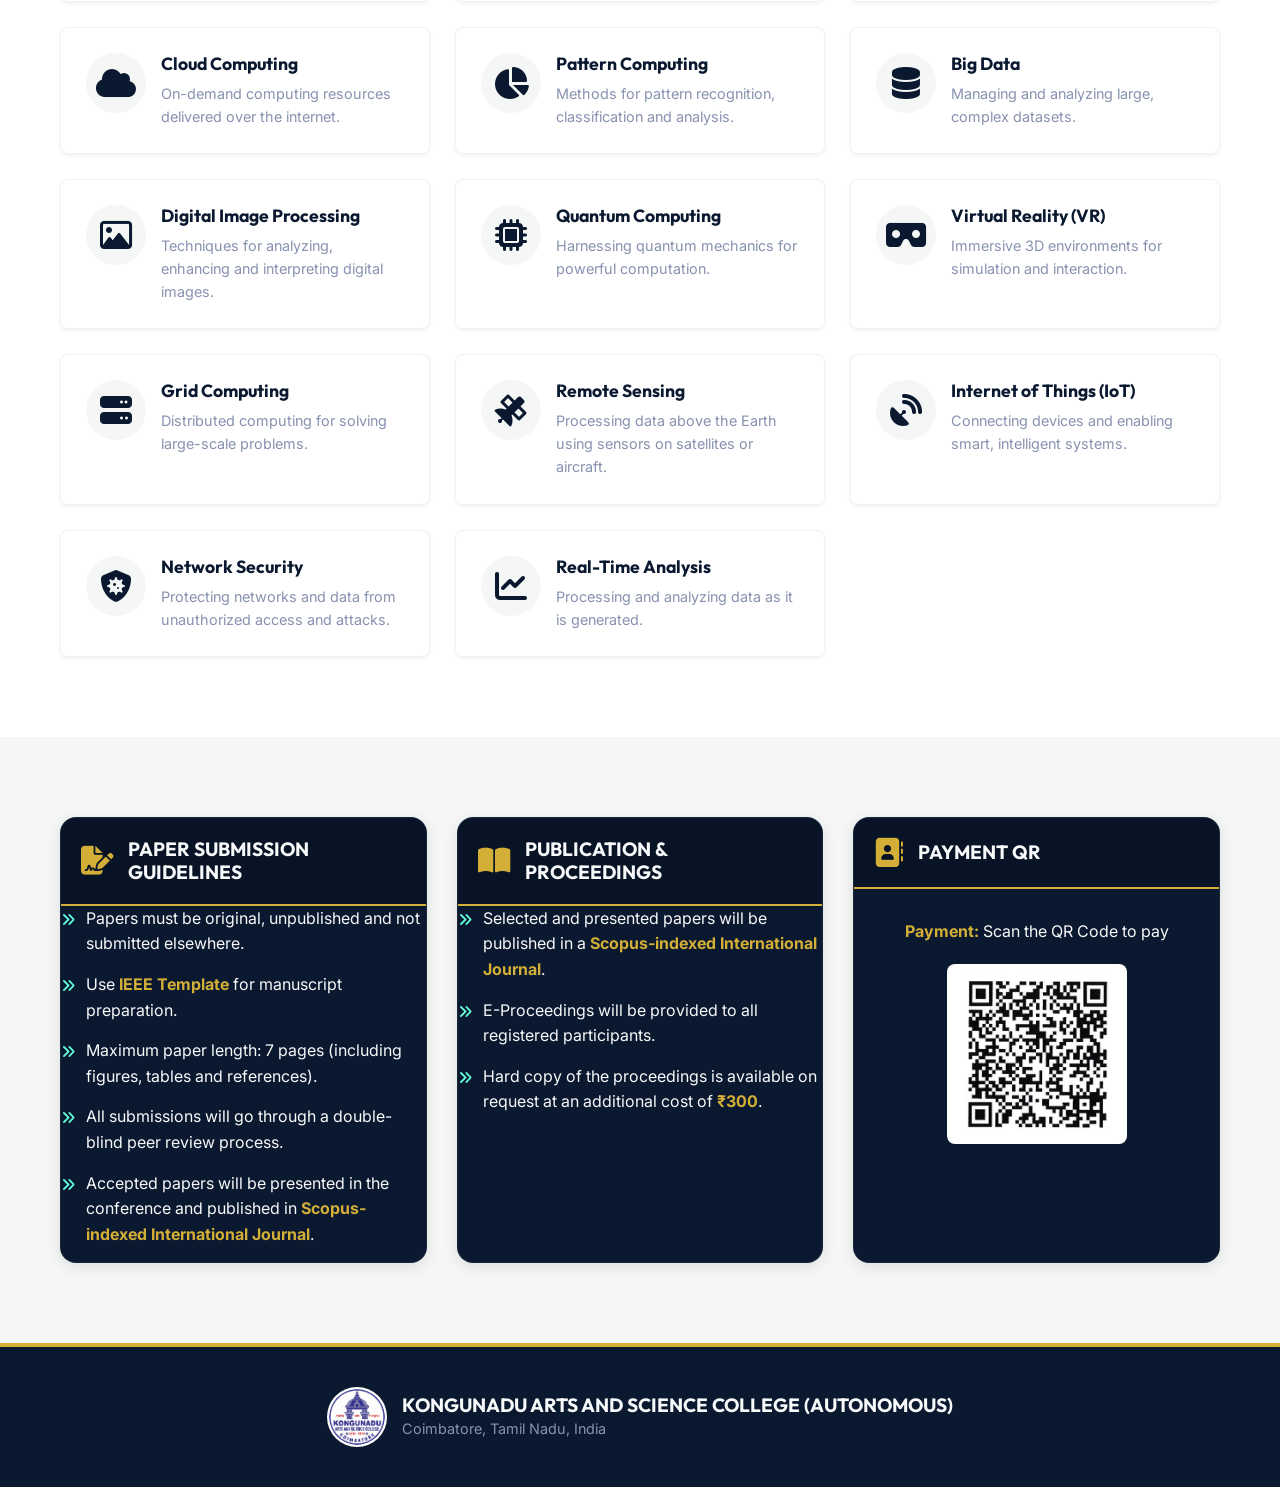
==== commit 2ed8793e: "Add files via upload" ====
--- a/index.html
+++ b/index.html
@@ -114,7 +114,8 @@
                     <img src="right person.jpeg" alt="Dr. Chandrika Subramaniyam" style="width: 100%; height: 100%; object-fit: cover;">
                 </div>
                 <h4>Dr. Chandrika Subramaniyam</h4>
-                <p>Academic Trainer,<br>The University of Queensland</p>
+                <p>Academic Trainer,<br>Asian Centre for Arbitration,<br>
+AustraliaThe University of Queensland</p>
             </div>
             
             <!-- Row 3 -->
@@ -127,10 +128,10 @@
             </div>
             <div class="advisory-item" style="display: flex; flex-direction: column; align-items: center; padding-top: 15px;">
                 <div style="width: 120px; height: 120px; border-radius: 50%; overflow: hidden; border: 3px solid var(--gold); margin-bottom: 15px;">
-                    <img src="clad.jpeg" alt="Claudette Rivera" style="width: 100%; height: 100%; object-fit: cover;">
-                </div>
-                <h4>Claudette Rivera</h4>
-                <p>Product Manager at Philippines<br>National Bank, Philippines</p>
+                    <img src="clad.jpg" alt="Claudette Sim" style="width: 100%; height: 100%; object-fit: cover;">
+                </div>
+                <h4>Claudette Sim</h4>
+                <p>Operations Team Member<br>Divine Word College of Calapan<br>Calapan City, Oriental Mindoro<br>Philippines</p>
             </div>
             
             <!-- Row 4 -->
@@ -156,30 +157,34 @@
         <h3 class="section-badge">ORGANIZING COMMITTEES</h3>
     </div>
     
-    <div class="committee-single-card person-card" style="text-transform: uppercase;">
-        <p class="role-title">Chief Patron</p>
-        <h4>Dr. C. A. VASUKI</h4>
+    <div class="committee-single-card person-card">
+        <p class="role-title">CHIEF PATRON</p>
+        <h3>Dr. C. A. VASUKI</h3>
+        <span class="sub-role">Secretary & Director, KASC</span>
+       
+        <p class="role-title">PATRON</p>
+        <h4>Dr. V. SANGEETHA</h4>
+        <span class="sub-role">Principal, KASC</span>
         
-        <p class="role-title">Patron</p>
-        <h4>Dr. K. Sumangala</h4>
+        <p class="role-title">CONVENER</p>
+        <h4>Dr. R. SARAVANA MOORTHY</h4>
+        <span class="sub-role">Associate Professor & HOD, Dept. of Computer Science<br>Coordinator Student Affairs</span>
         
-        <p class="role-title">Chairman</p>
-        <h4>Dr. V. Sangeetha</h4>
-        <span class="sub-role"></span>
+        <h4 style="margin-top: 20px;">Dr. K. SUMANGALA</h4>
+        <span class="sub-role">Associate Professor & HOD, Dept. of Computer Application<br>Coordinator Academic Affairs</span>
         
-        <p class="role-title">Convener</p>
-        <h4>Dr. R. SARAVANA MOORTHY</h4>
+        <p class="role-title">CO-CONVENER</p>
+        <h4>Dr. A. NITHYA<br>Mr. B. MANOGARAN</h4>
         
-        <p class="role-title">Co-Convener</p>
-        <h4>Dr. A. Nithya<br>Mr. B. Manogaran</h4>
-        
-        <p class="role-title">Organizing Committee</p>
+        <p class="role-title">ORGANIZING COMMITTEE</p>
         <h4 style="line-height: 1.8;">
-            Mrs. M. Juliet Monolisa Esther<br>
-            Mrs. A. Immaculate<br>
-            Mrs. S. Vanjimalar<br>
-            Mrs. S. Sumitha Pandit<br>
-            Mrs. Ansu Elsa Koshy
+            Mrs. A. IMMACULATE<br>
+            Mrs. M. JULIET MONOLISA ESTHER<br>
+            Mrs. S. VANJIMALAR<br>
+            Mrs. S. SUMITHA PANDIT<br>
+            Mrs. ANSU ELSA KOSHY<br>
+            Dr. M. JAGADHEESWARI<br>
+            Dr. S. RADHARANI
         </h4>
     </div>
 
@@ -190,7 +195,7 @@
     <div class="committee-single-card person-card" style="max-width: 1000px; padding: 30px 40px;">
         <div class="advisory-inner-grid">
             <div class="advisory-item">
-                <h4>Dr. Madhan Shankar</h4>
+                <h4>Dr.S.R. Madhan Shankar</h4>
                 <p>Founder and CEO, Ashwinis Herbs and Foods<br>Director- Rashmivat Edutech Consultancy Pvt. Ltd.</p>
             </div>
             <div class="advisory-item">
@@ -207,10 +212,12 @@
             </div>
             <div class="advisory-item">
                 <h4>Kamalesh</h4>
+               <p>Senior Software Engineer Scopy Solutions<br>Christ University</p>
+
             </div>
             <div class="advisory-item">
                 <h4>Dr. Karthick</h4>
-                <p>Christ University</p>
+                <p>Asst Professor<br>Christ University</p>
             </div>
             <div class="advisory-item">
                 <h4>Dr. Deepak Misra</h4>
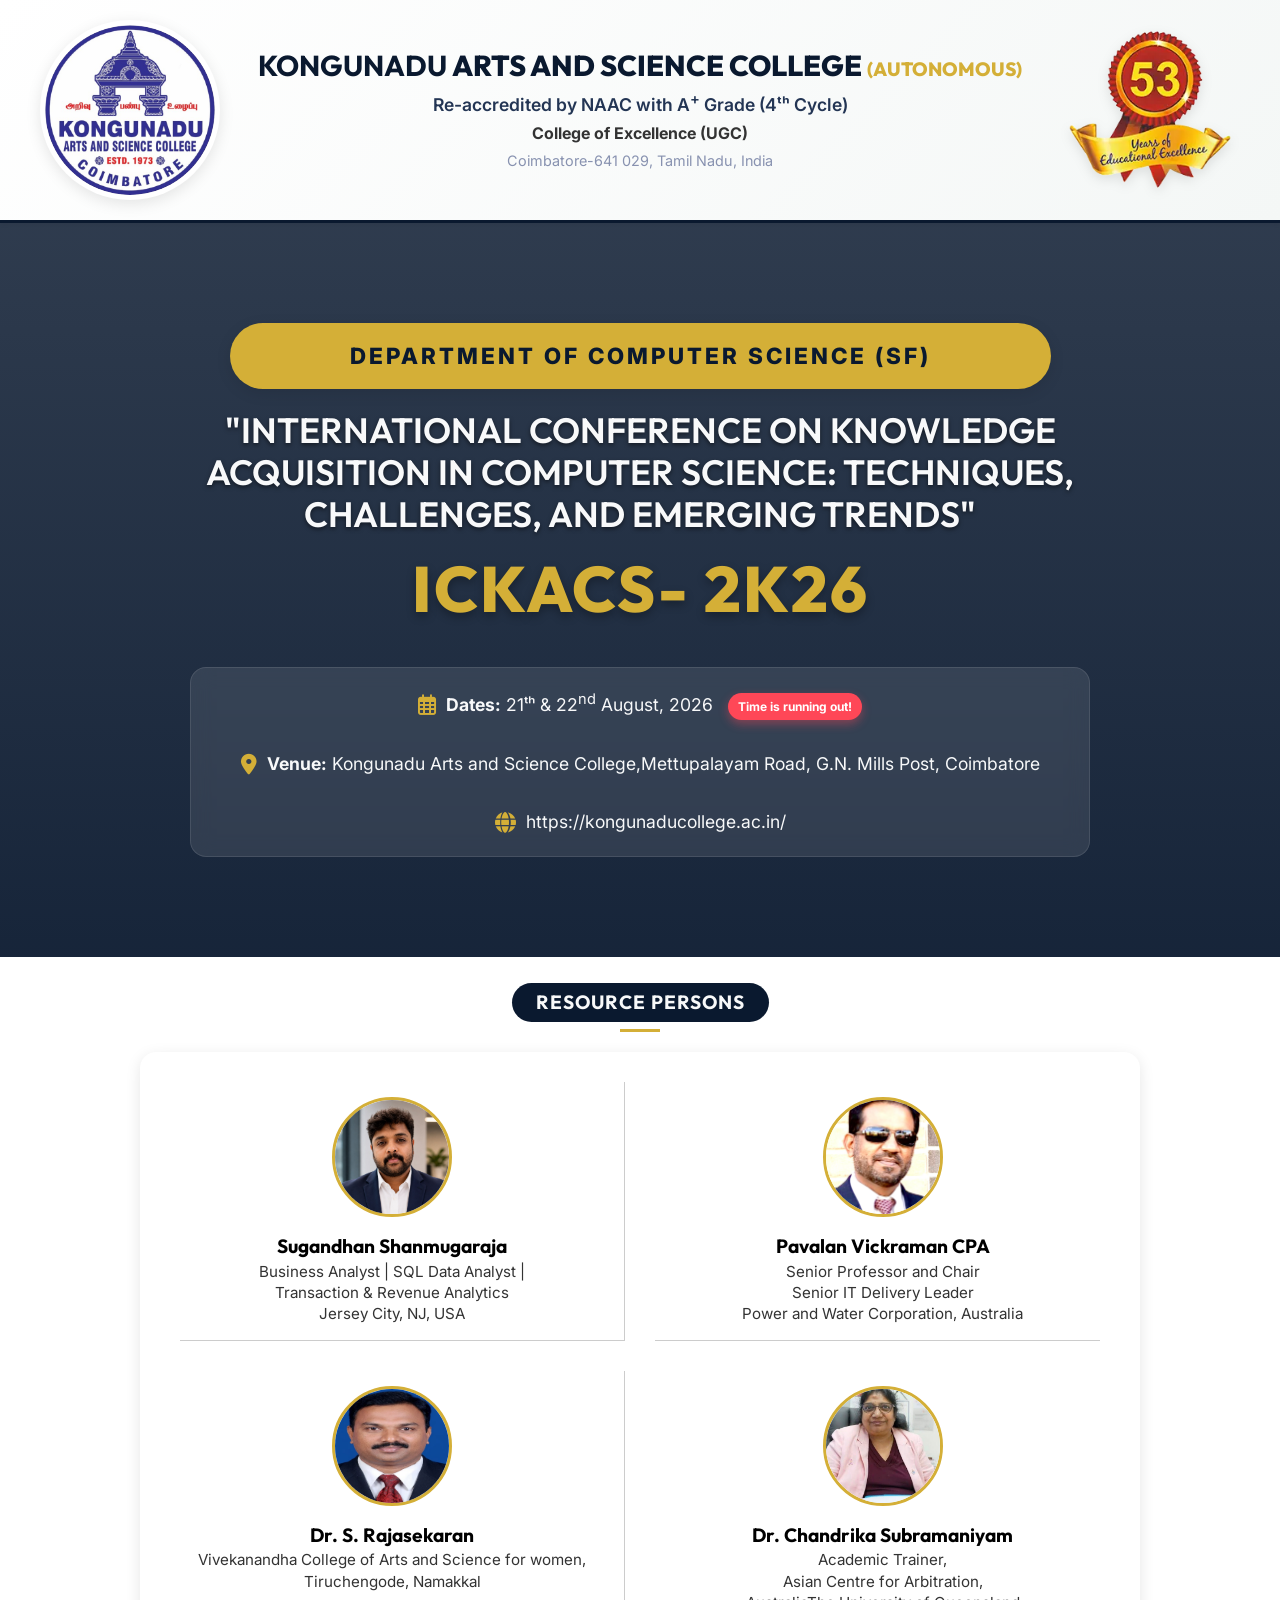
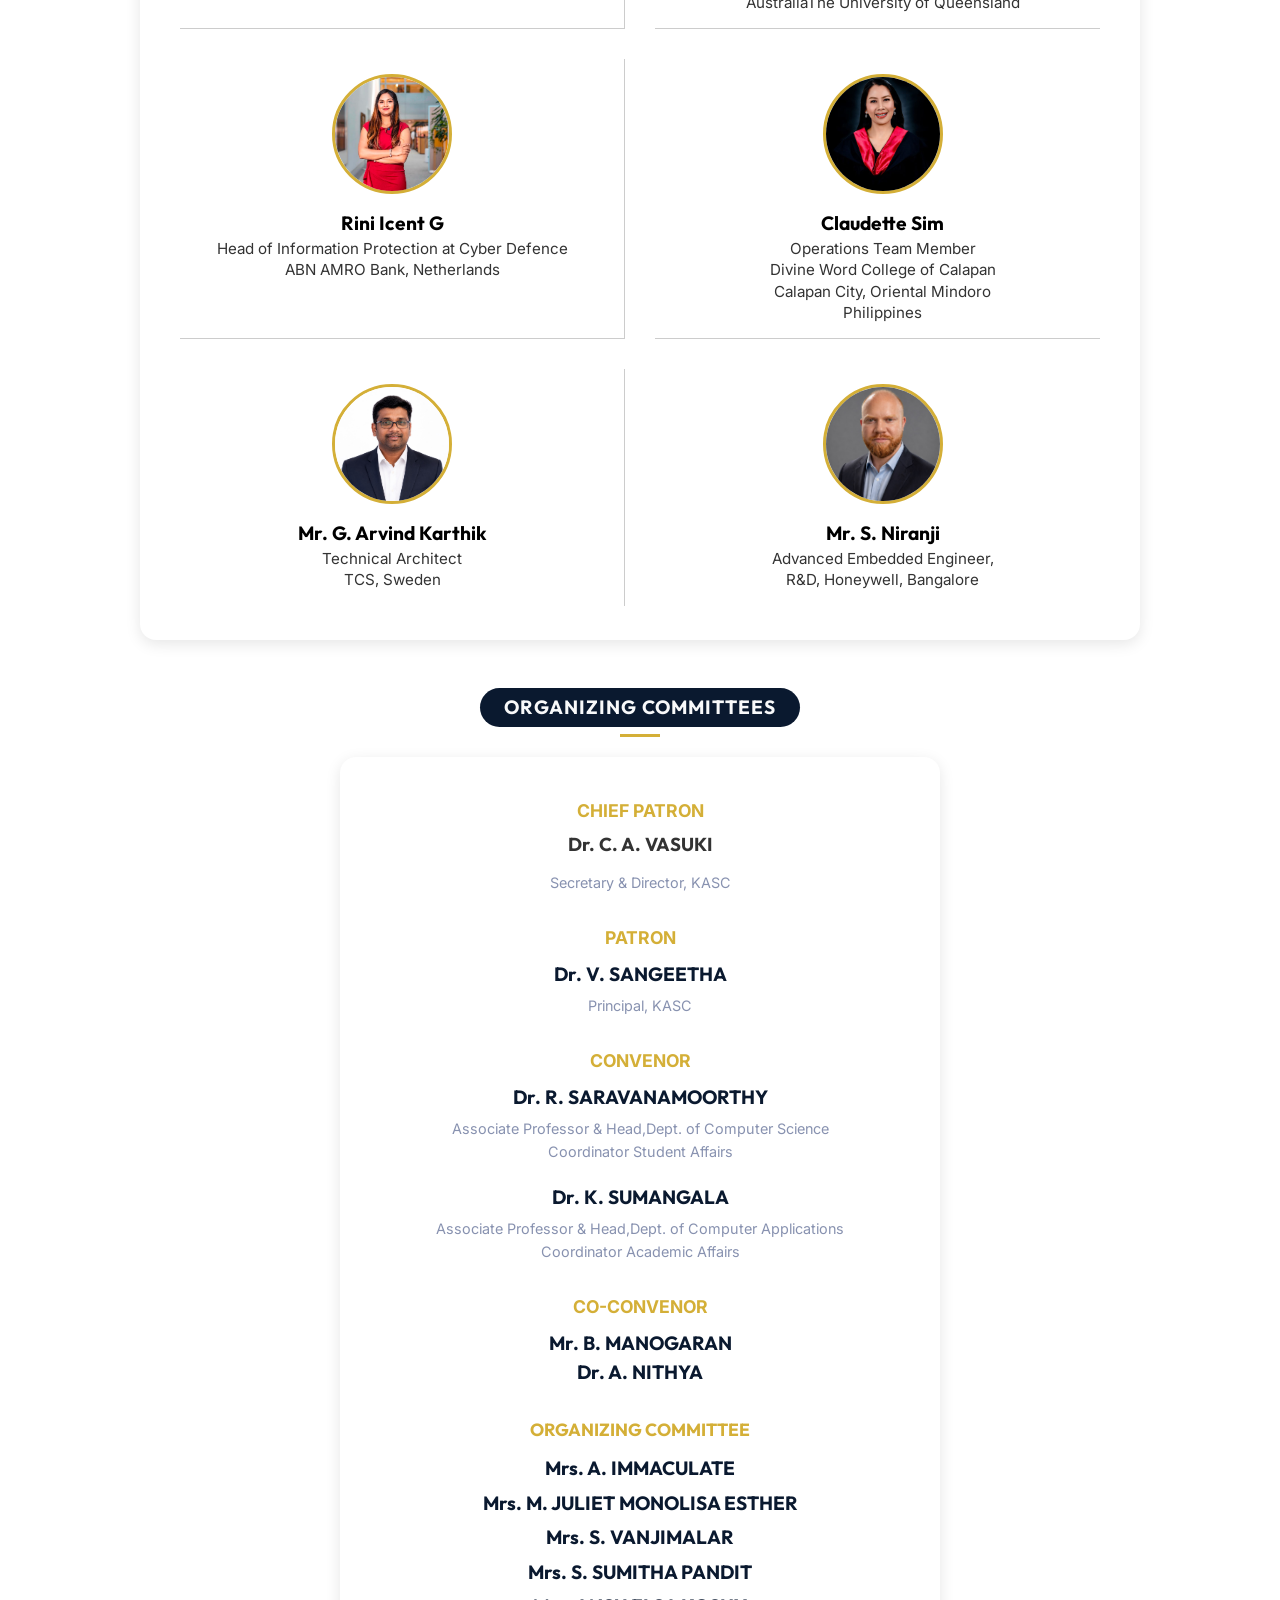
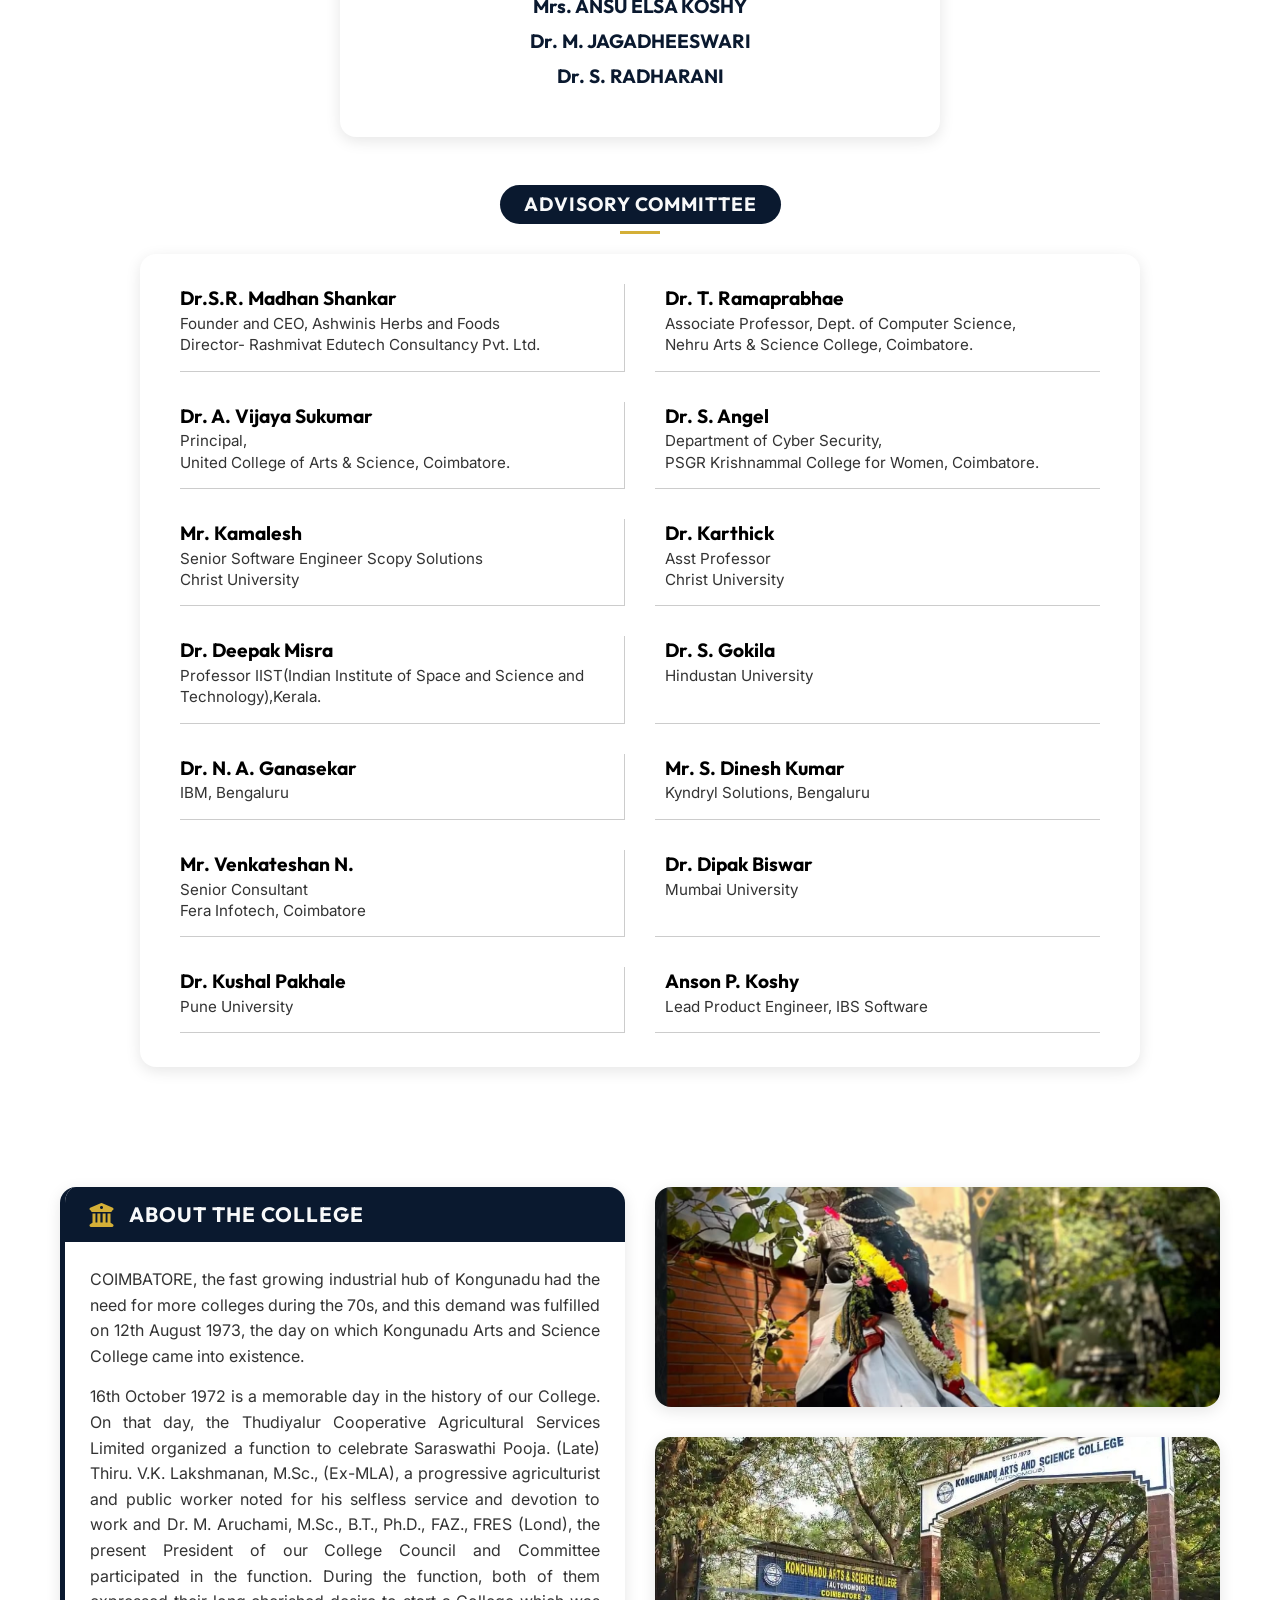
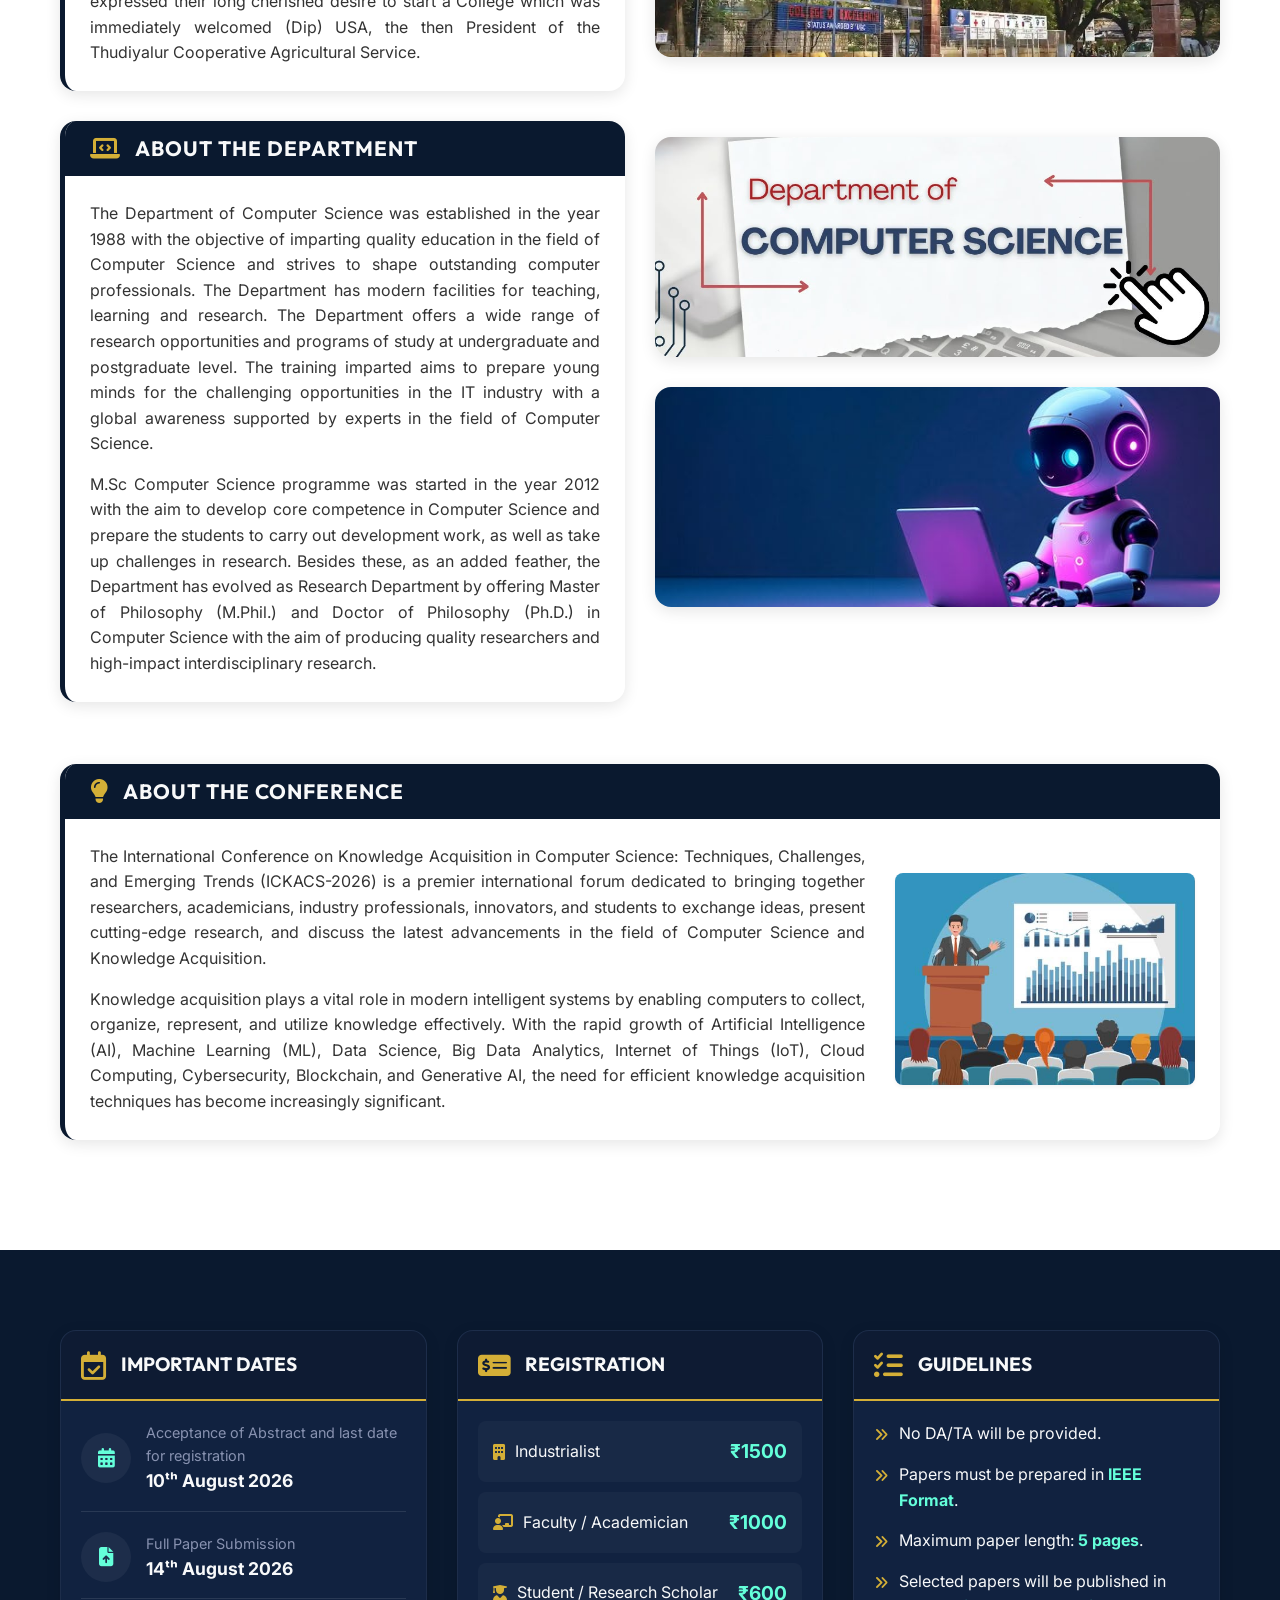
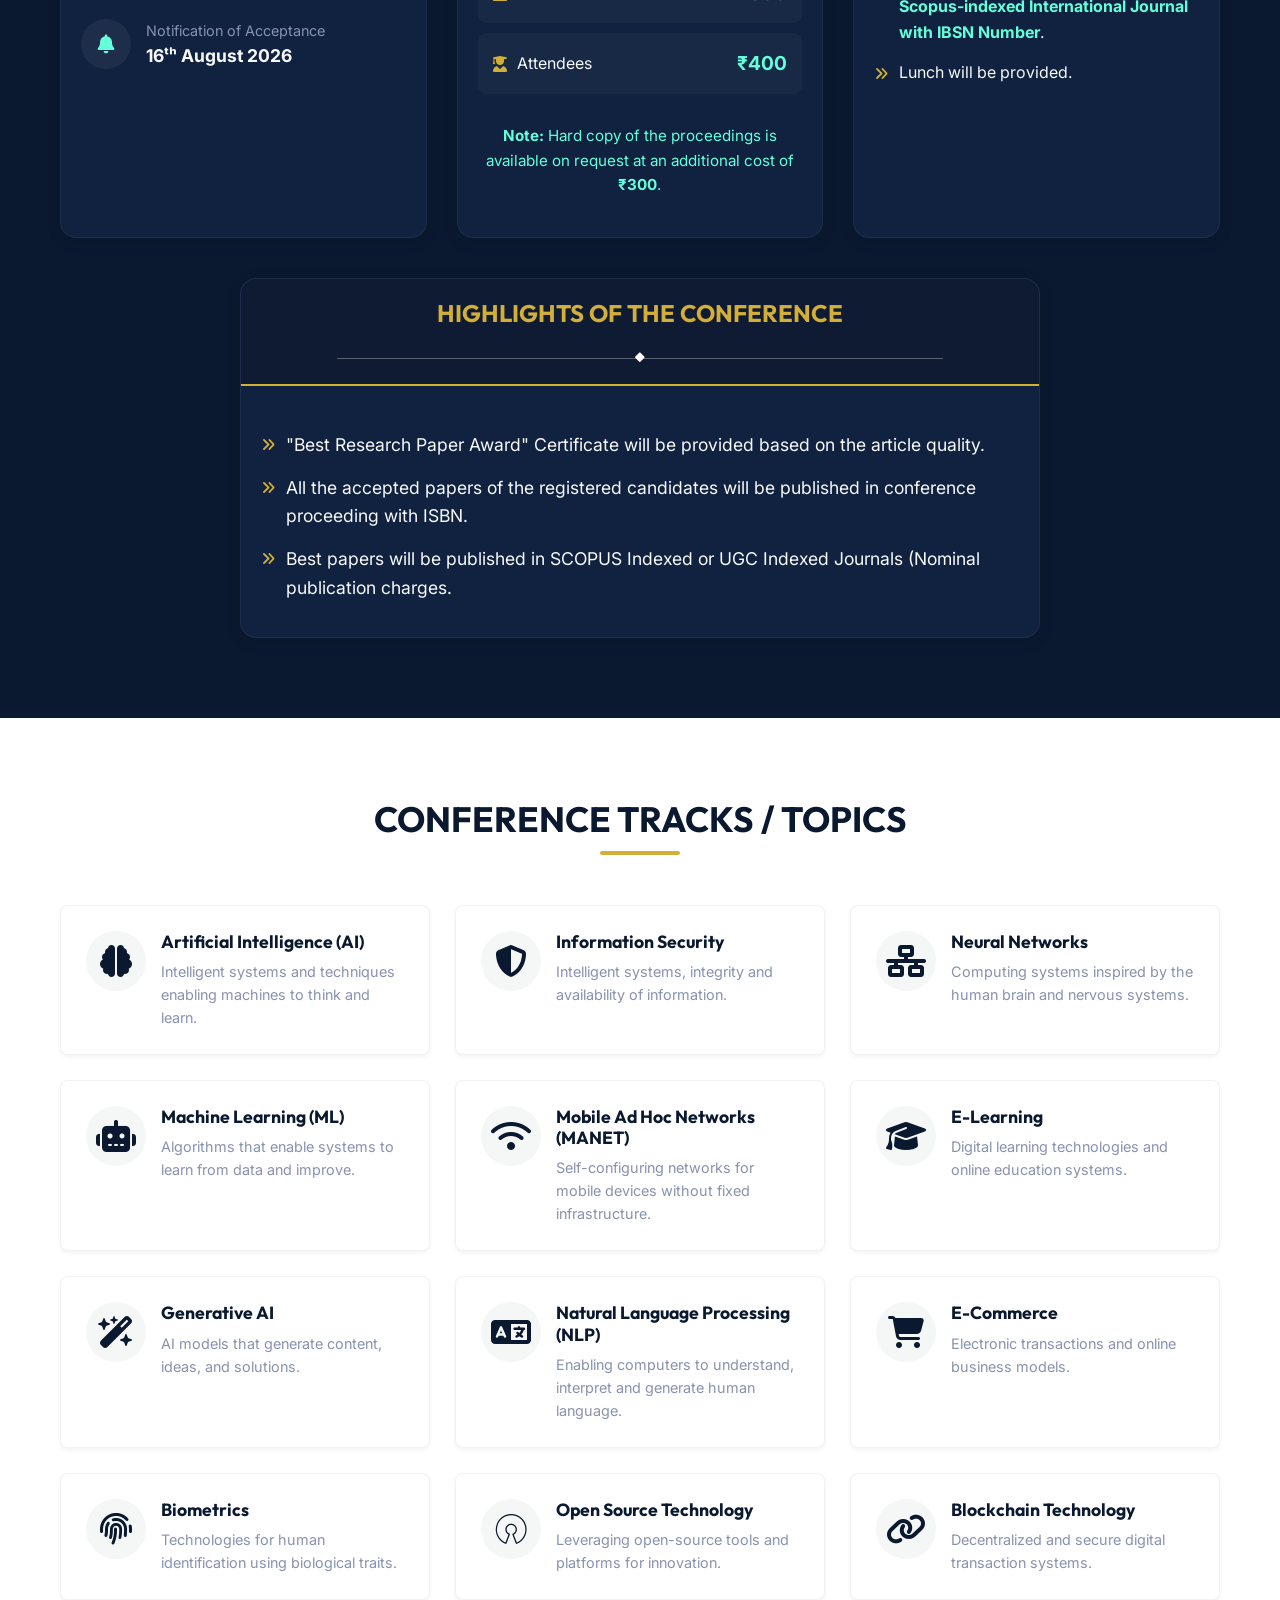
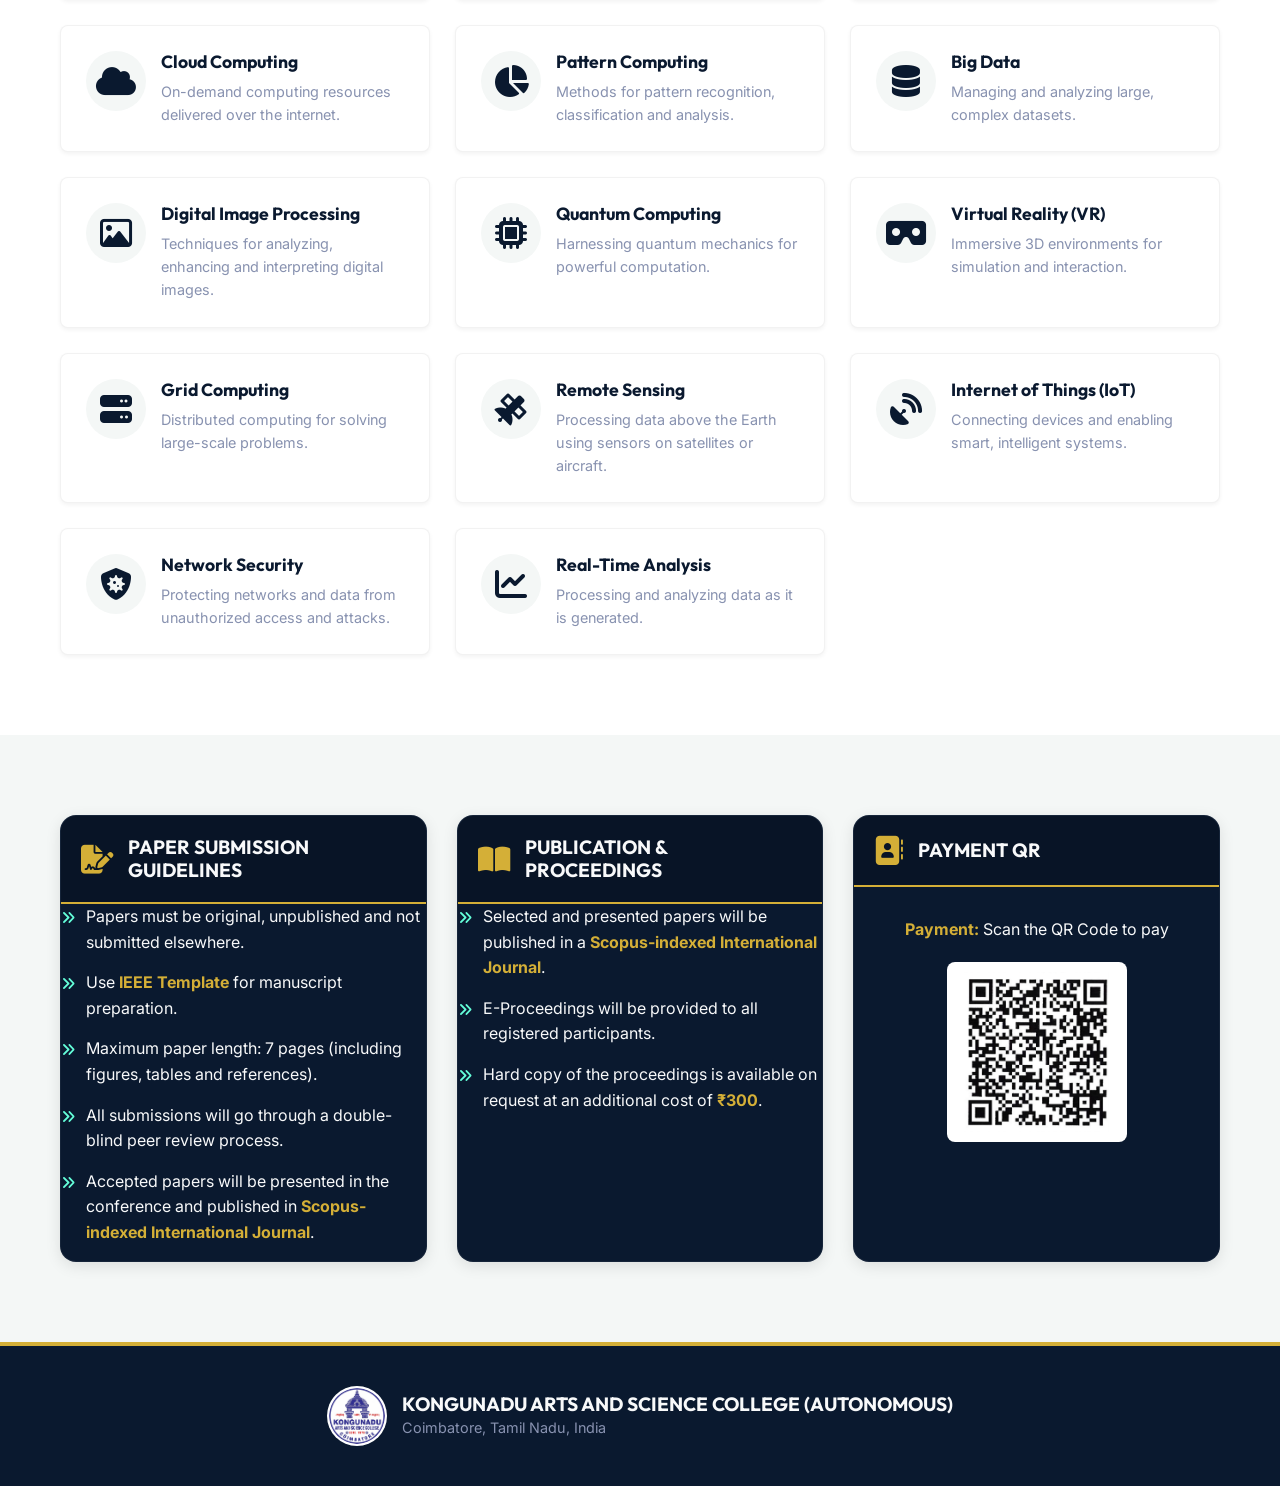
==== commit 29909257: "Add files via upload" ====
--- a/index.html
+++ b/index.html
@@ -166,15 +166,15 @@
         <h4>Dr. V. SANGEETHA</h4>
         <span class="sub-role">Principal, KASC</span>
         
-        <p class="role-title">CONVENER</p>
-        <h4>Dr. R. SARAVANA MOORTHY</h4>
-        <span class="sub-role">Associate Professor & HOD, Dept. of Computer Science<br>Coordinator Student Affairs</span>
+        <p class="role-title">CONVENOR</p>
+        <h4>Dr. R. SARAVANAMOORTHY</h4>
+        <span class="sub-role">Associate Professor & Head,Dept. of Computer Science<br>Coordinator Student Affairs</span>
         
         <h4 style="margin-top: 20px;">Dr. K. SUMANGALA</h4>
-        <span class="sub-role">Associate Professor & HOD, Dept. of Computer Application<br>Coordinator Academic Affairs</span>
+        <span class="sub-role">Associate Professor & Head,Dept. of Computer Applications<br>Coordinator Academic Affairs</span>
         
-        <p class="role-title">CO-CONVENER</p>
-        <h4>Dr. A. NITHYA<br>Mr. B. MANOGARAN</h4>
+        <p class="role-title">CO-CONVENOR</p>
+        <h4>Mr. B. MANOGARAN</h4><h4>Dr. A. NITHYA<br>
         
         <p class="role-title">ORGANIZING COMMITTEE</p>
         <h4 style="line-height: 1.8;">
@@ -211,7 +211,7 @@
                 <p>Department of Cyber Security,<br>PSGR Krishnammal College for Women, Coimbatore.</p>
             </div>
             <div class="advisory-item">
-                <h4>Kamalesh</h4>
+                <h4>Mr. Kamalesh</h4>
                <p>Senior Software Engineer Scopy Solutions<br>Christ University</p>
 
             </div>
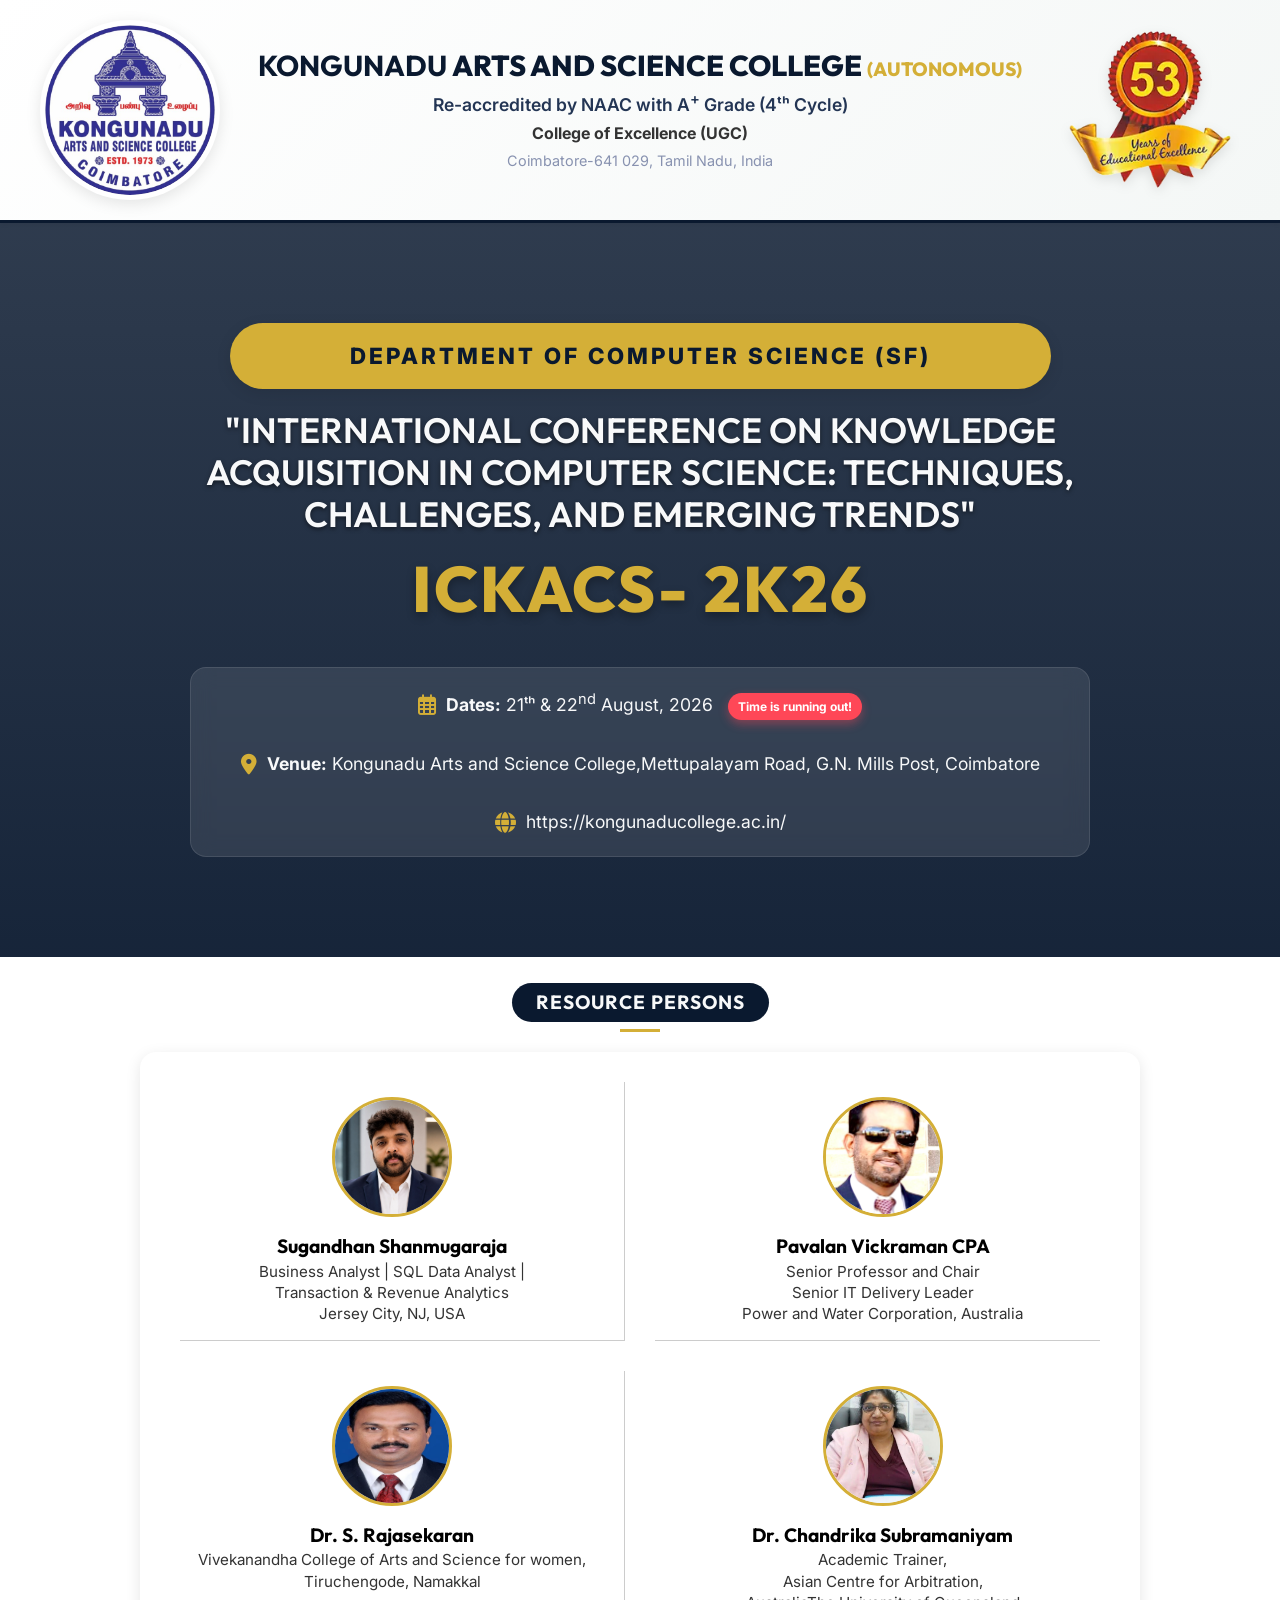
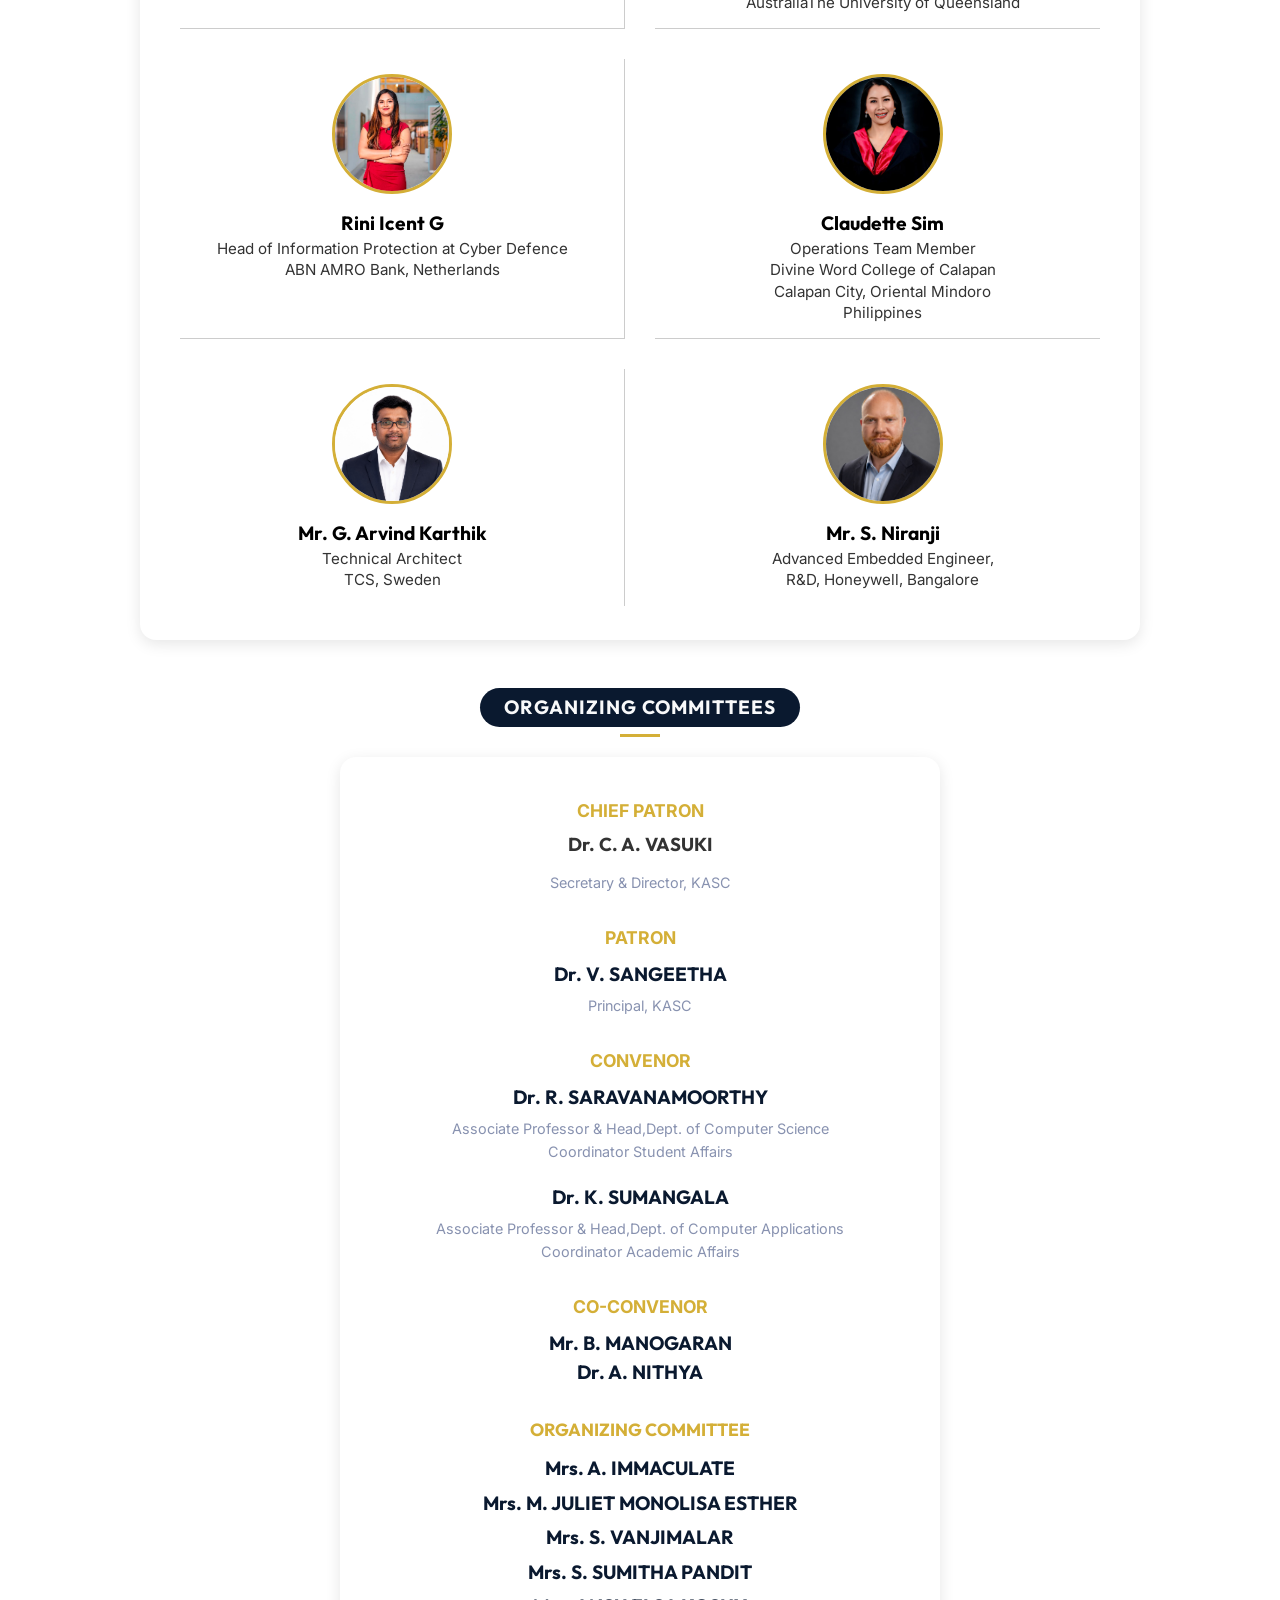
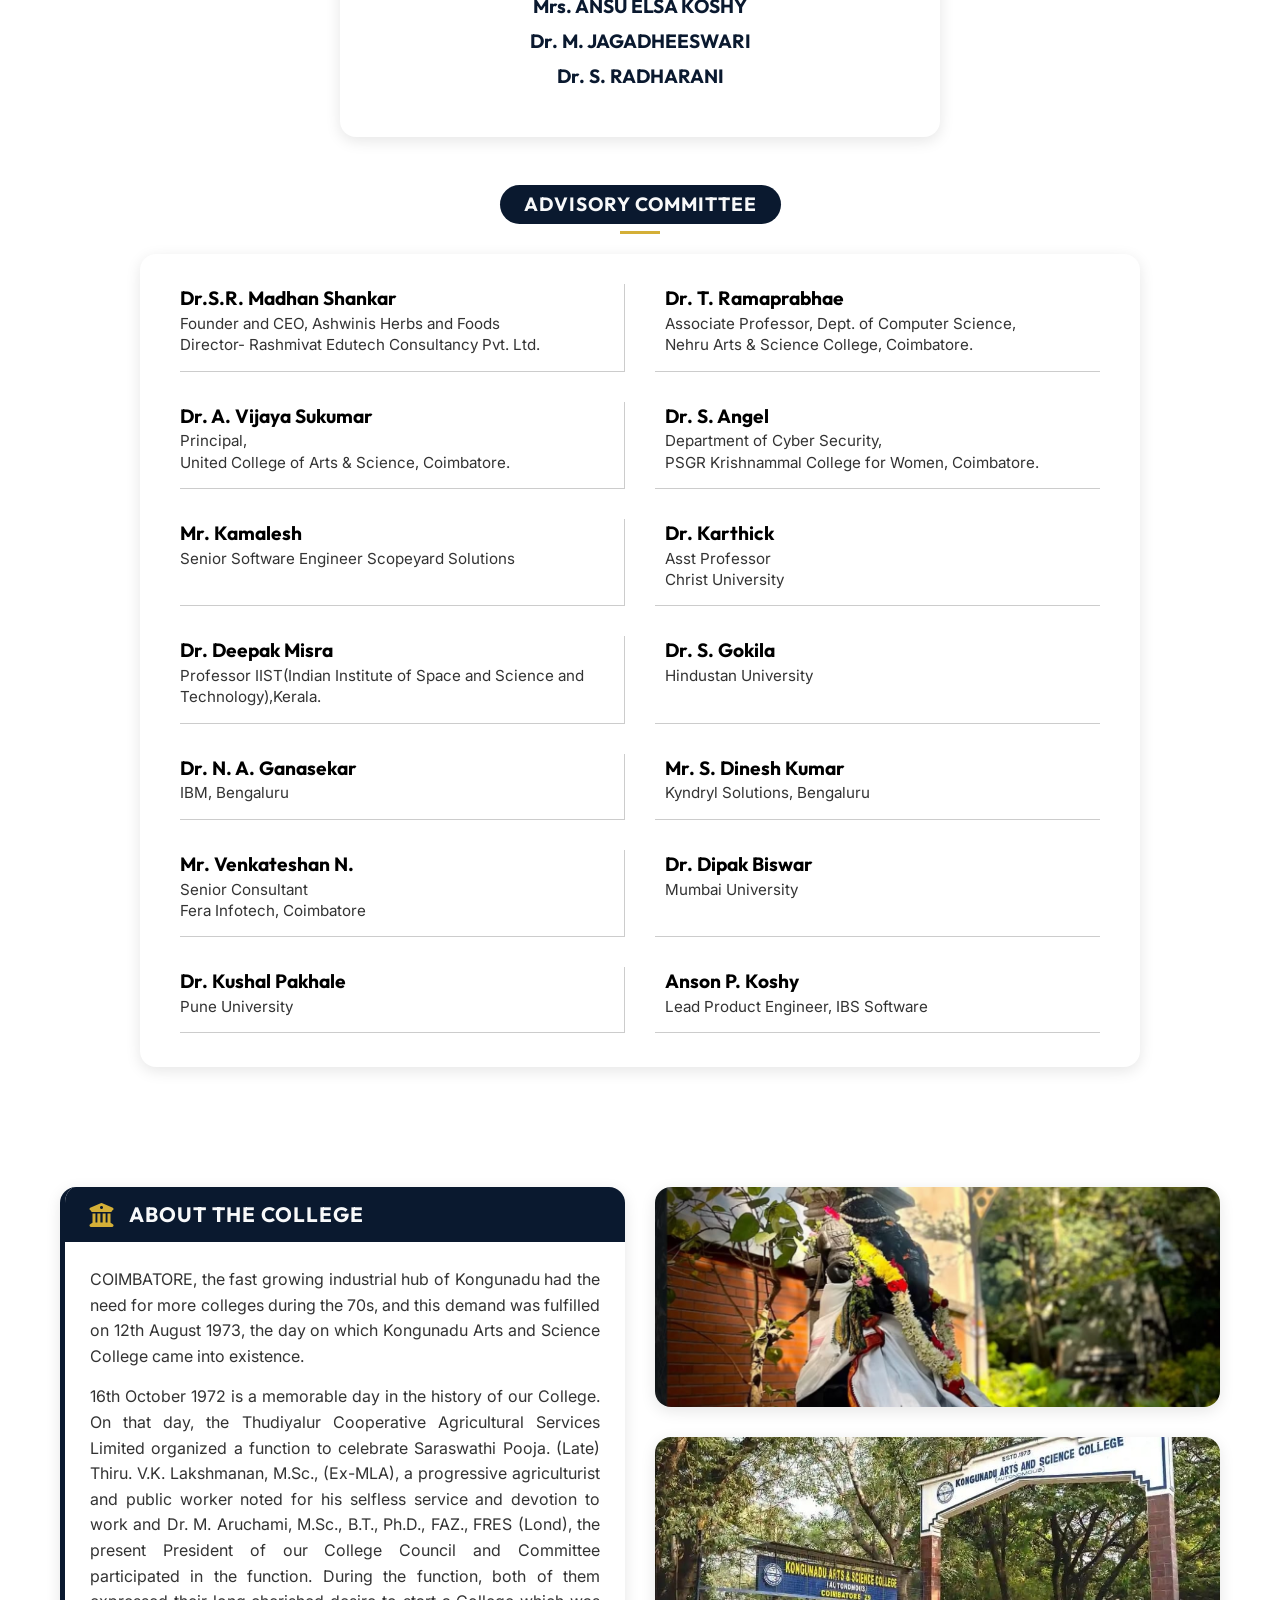
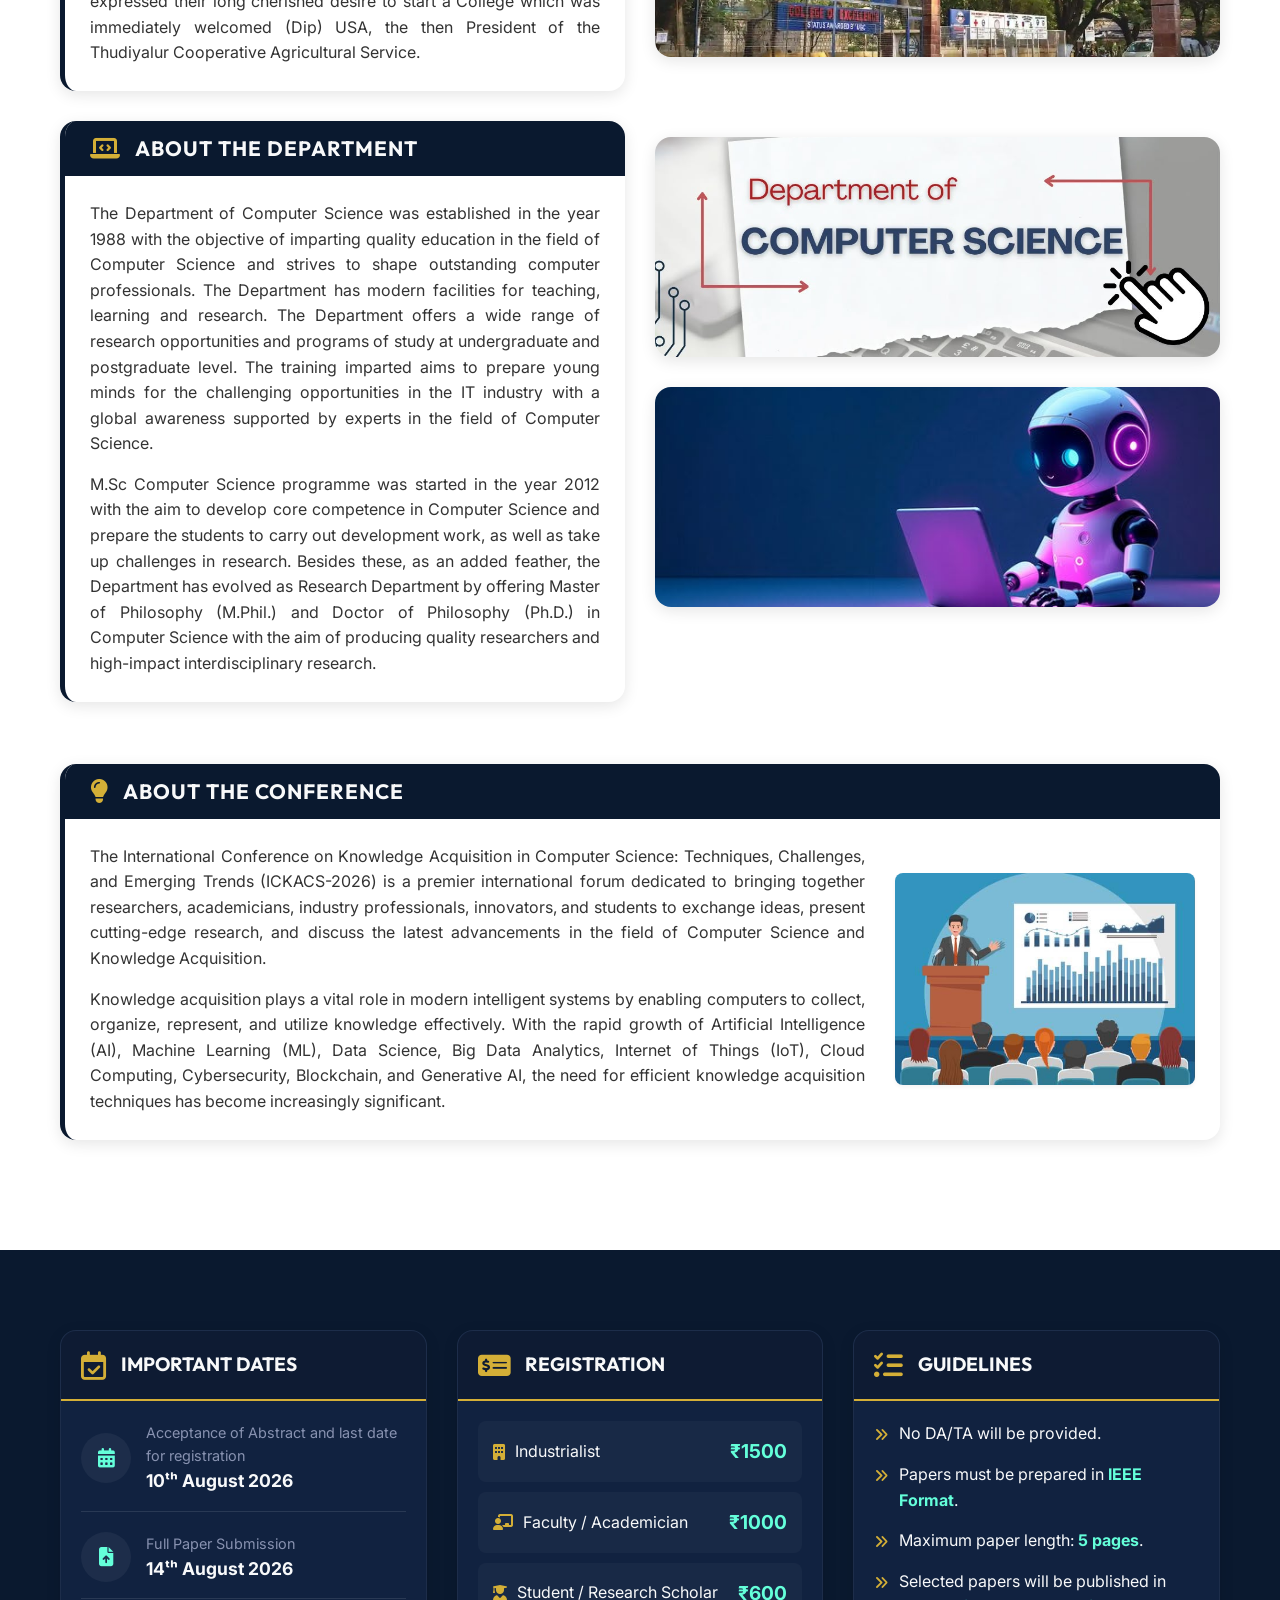
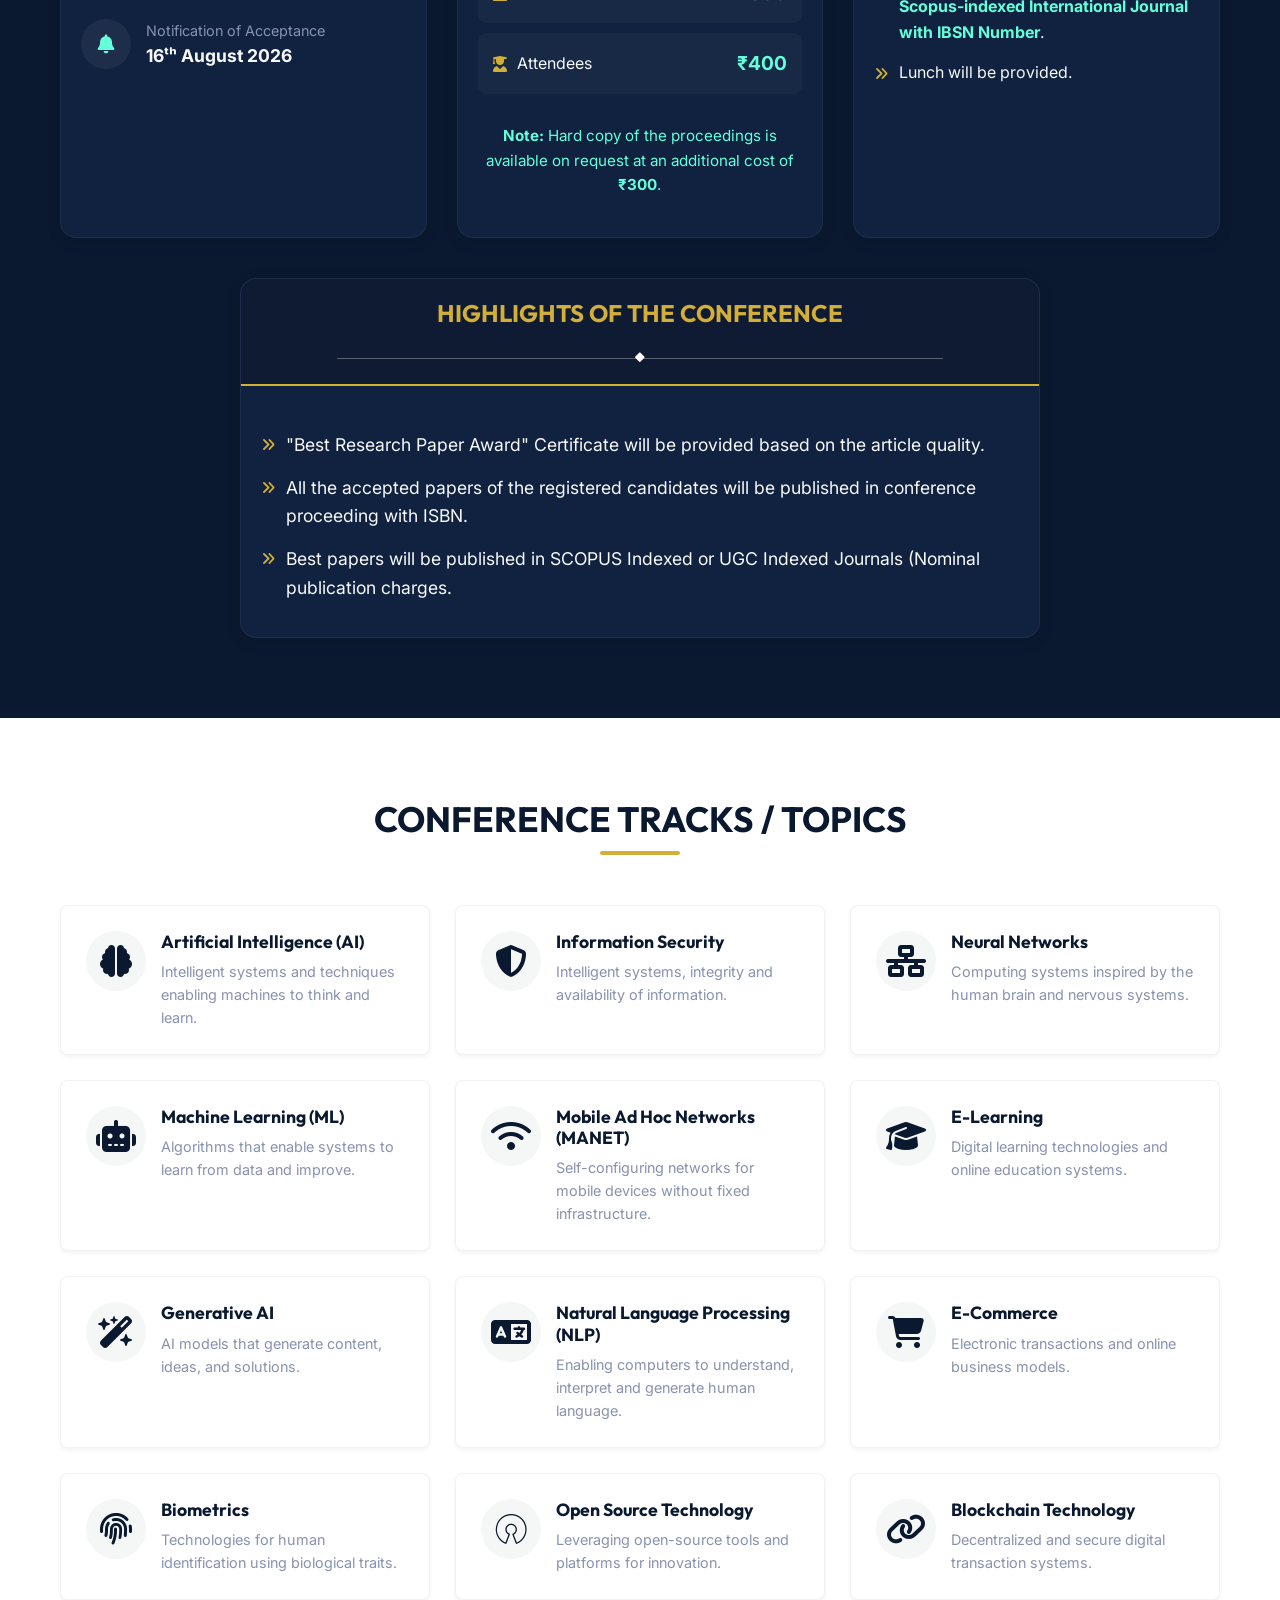
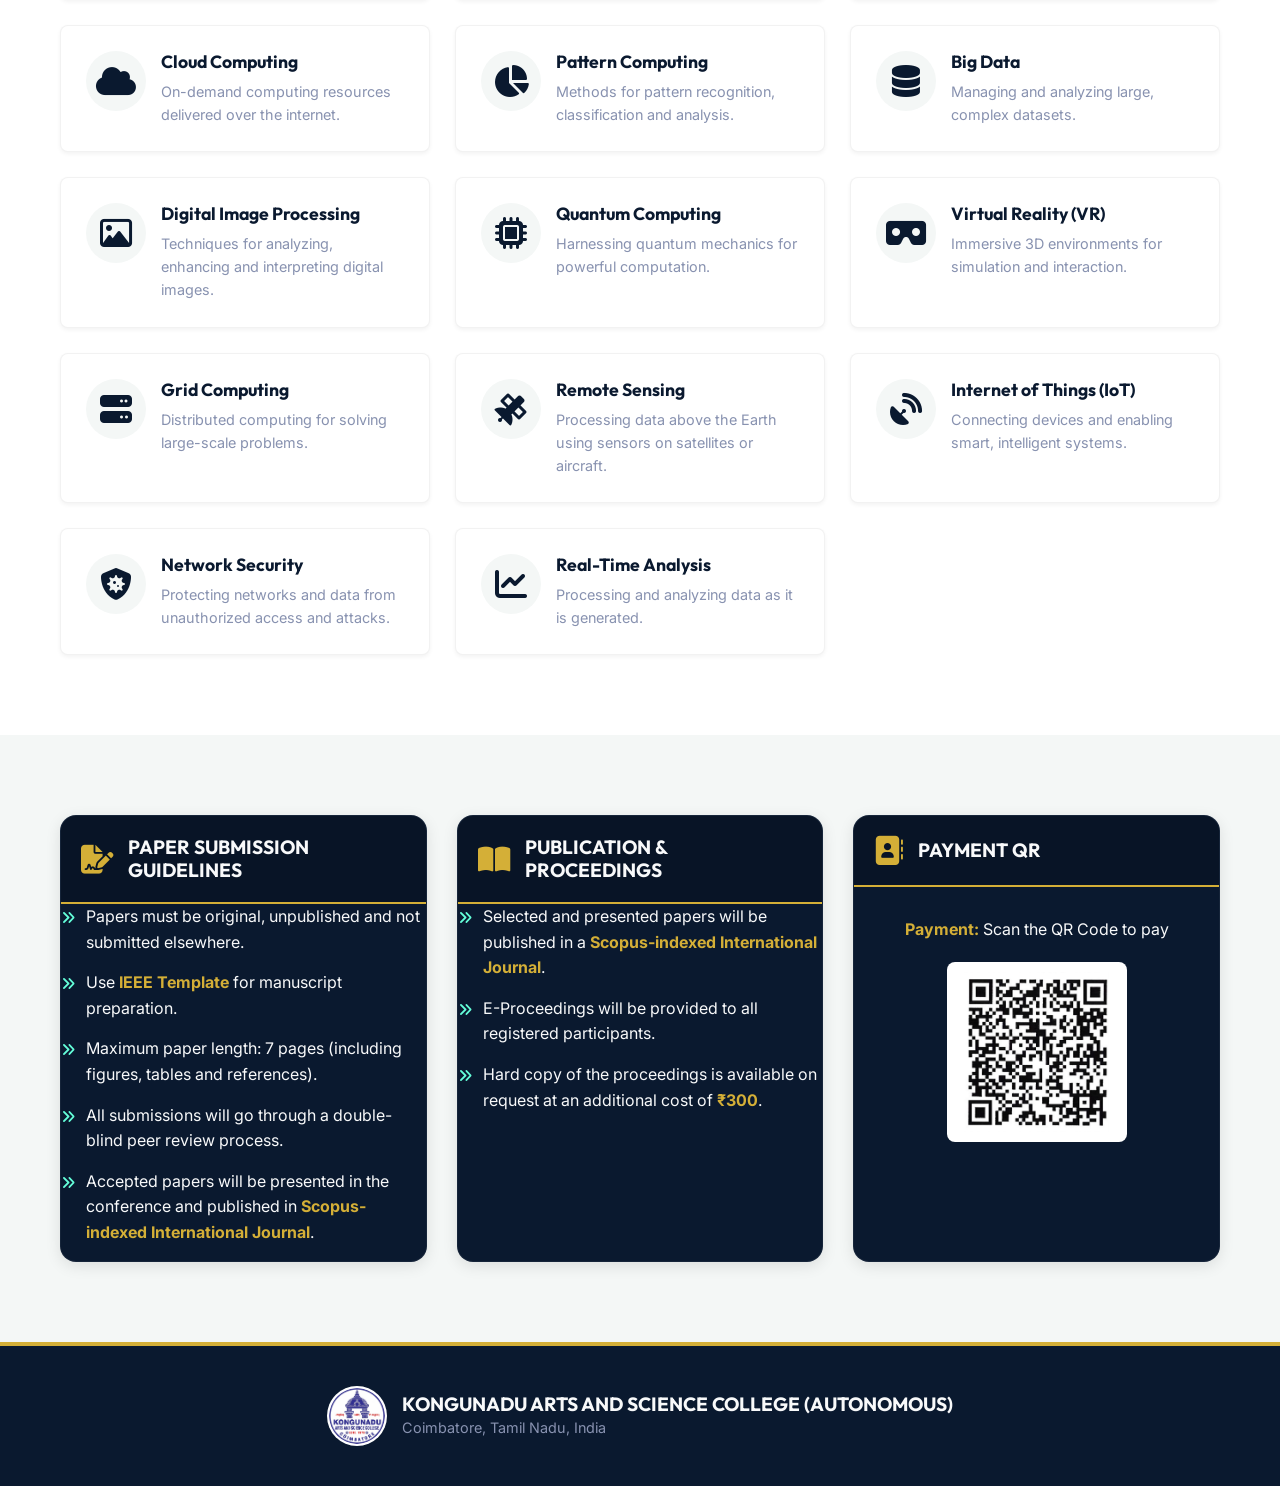
==== commit ab9ef5df: "Add files via upload" ====
--- a/index.html
+++ b/index.html
@@ -5,8 +5,10 @@
     <meta charset="UTF-8">
     <meta name="viewport" content="width=device-width, initial-scale=1.0">
     <title>ICKACS-2K26 | Kongunadu Arts and Science College</title>
+    <link rel="icon" type="image/png" href="logo_nobg-removebg-preview-Picsart-BackgroundRemover.png">
     <meta name="description"
         content="International Conference on Knowledge Acquisition in Computer Science: Techniques, Challenges, and Emerging Trends (ICKACS-2K26) at Kongunadu Arts and Science College.">
+    <meta name="keywords" content="ICKACS-2k26, CONFERENCE CS, ICKACS">
     <link rel="stylesheet" href="style.css">
     <!-- Google Fonts -->
     <link
@@ -212,7 +214,7 @@
             </div>
             <div class="advisory-item">
                 <h4>Mr. Kamalesh</h4>
-               <p>Senior Software Engineer Scopy Solutions<br>Christ University</p>
+               <p>Senior Software Engineer Scopeyard Solutions<br></p>
 
             </div>
             <div class="advisory-item">
--- a/style.css
+++ b/style.css
@@ -961,26 +961,41 @@
 
 /* Mobile Phones */
 @media screen and (max-width: 768px) {
-    /* Navbar adjustments */
+    /* Header & Navbar adjustments */
+    .header-container {
+        flex-direction: column;
+        text-align: center;
+        gap: 10px;
+    }
+    .college-info h1 {
+        font-size: 1.2rem;
+        line-height: 1.3;
+    }
+    .accreditation {
+        font-size: 0.85rem;
+    }
     .nav-links {
-        gap: 10px;
+        flex-wrap: wrap;
+        gap: 8px;
+        justify-content: center;
     }
     .nav-links a {
-        font-size: 0.9rem;
+        font-size: 0.85rem;
+        padding: 5px 8px;
     }
     
     /* Typography & Spacing */
     .hero h1 { 
-        font-size: 2.2rem; 
+        font-size: 2rem; 
     }
     .hero p { 
-        font-size: 1rem; 
+        font-size: 0.95rem; 
     }
     .section-padding { 
-        padding: 50px 0; 
+        padding: 40px 0; 
     }
     .section-title-wrapper h3 {
-        font-size: 1.5rem;
+        font-size: 1.3rem;
     }
     
     /* Committees and Inner Grids */
@@ -988,34 +1003,38 @@
         grid-template-columns: 1fr; /* Stack columns vertically */
         gap: 15px;
     }
-    
     .advisory-item {
         border-right: none !important;
-        border-bottom: 1px solid #ccc;
-        padding-right: 0 !important;
-        padding-left: 0 !important;
-        padding-bottom: 15px !important;
-    }
-    
-    /* Ensure last item doesn't have a border */
+        border-bottom: 1px solid rgba(0,0,0,0.1);
+        padding: 0 0 15px 0 !important;
+        text-align: center;
+    }
     .advisory-item:last-child {
         border-bottom: none;
         padding-bottom: 0 !important;
     }
-    
     .committee-single-card {
-        padding: 25px 20px !important;
-    }
-    
-    /* Images */
-    .person-image {
-        width: 100px !important;
-        height: 100px !important;
+        padding: 20px 15px !important;
+    }
+    
+    /* Splash Screen Fixes */
+    .splash-content {
+        padding: 30px 20px;
+        width: 90%;
+    }
+    .splash-title {
+        font-size: 2.2rem;
+    }
+    .splash-subtitle {
+        font-size: 1rem;
     }
     
     /* General Container Fixes */
     .container {
         padding: 0 15px;
+    }
+    body {
+        overflow-x: hidden;
     }
 }
 
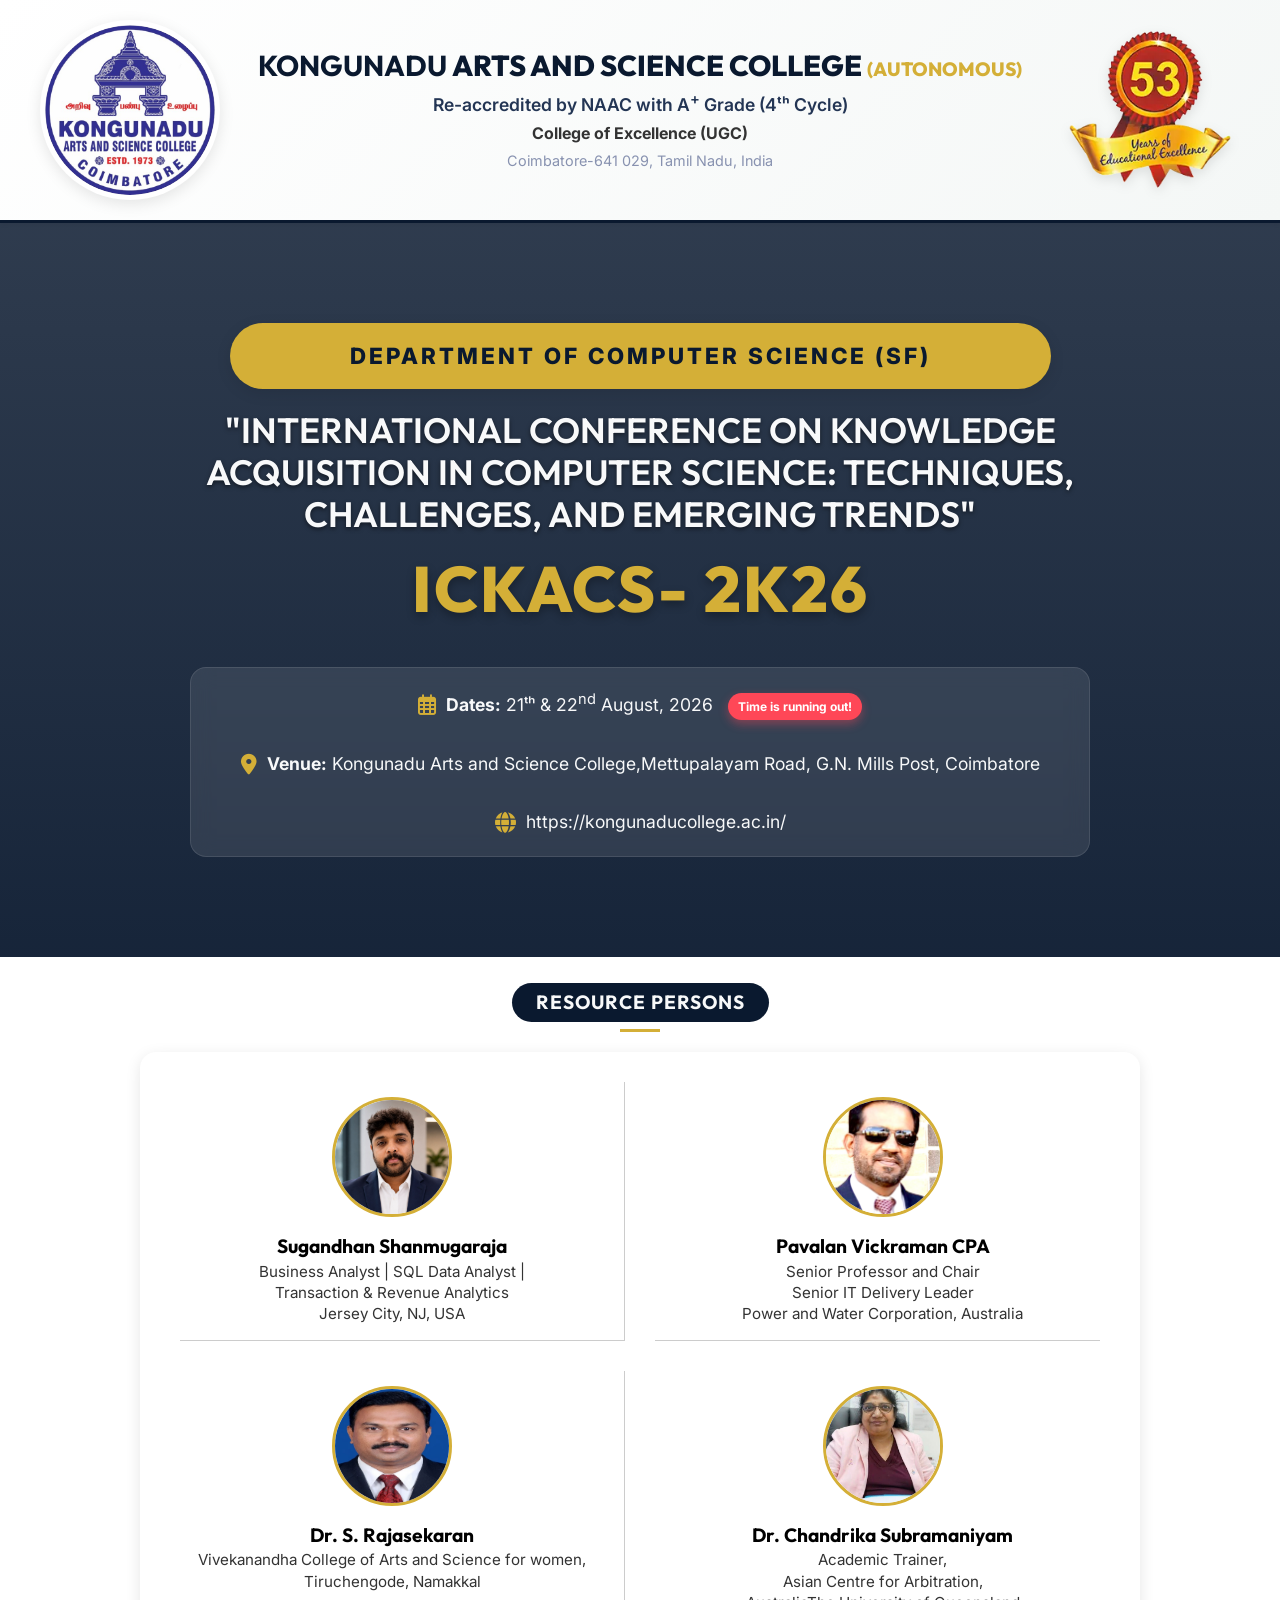
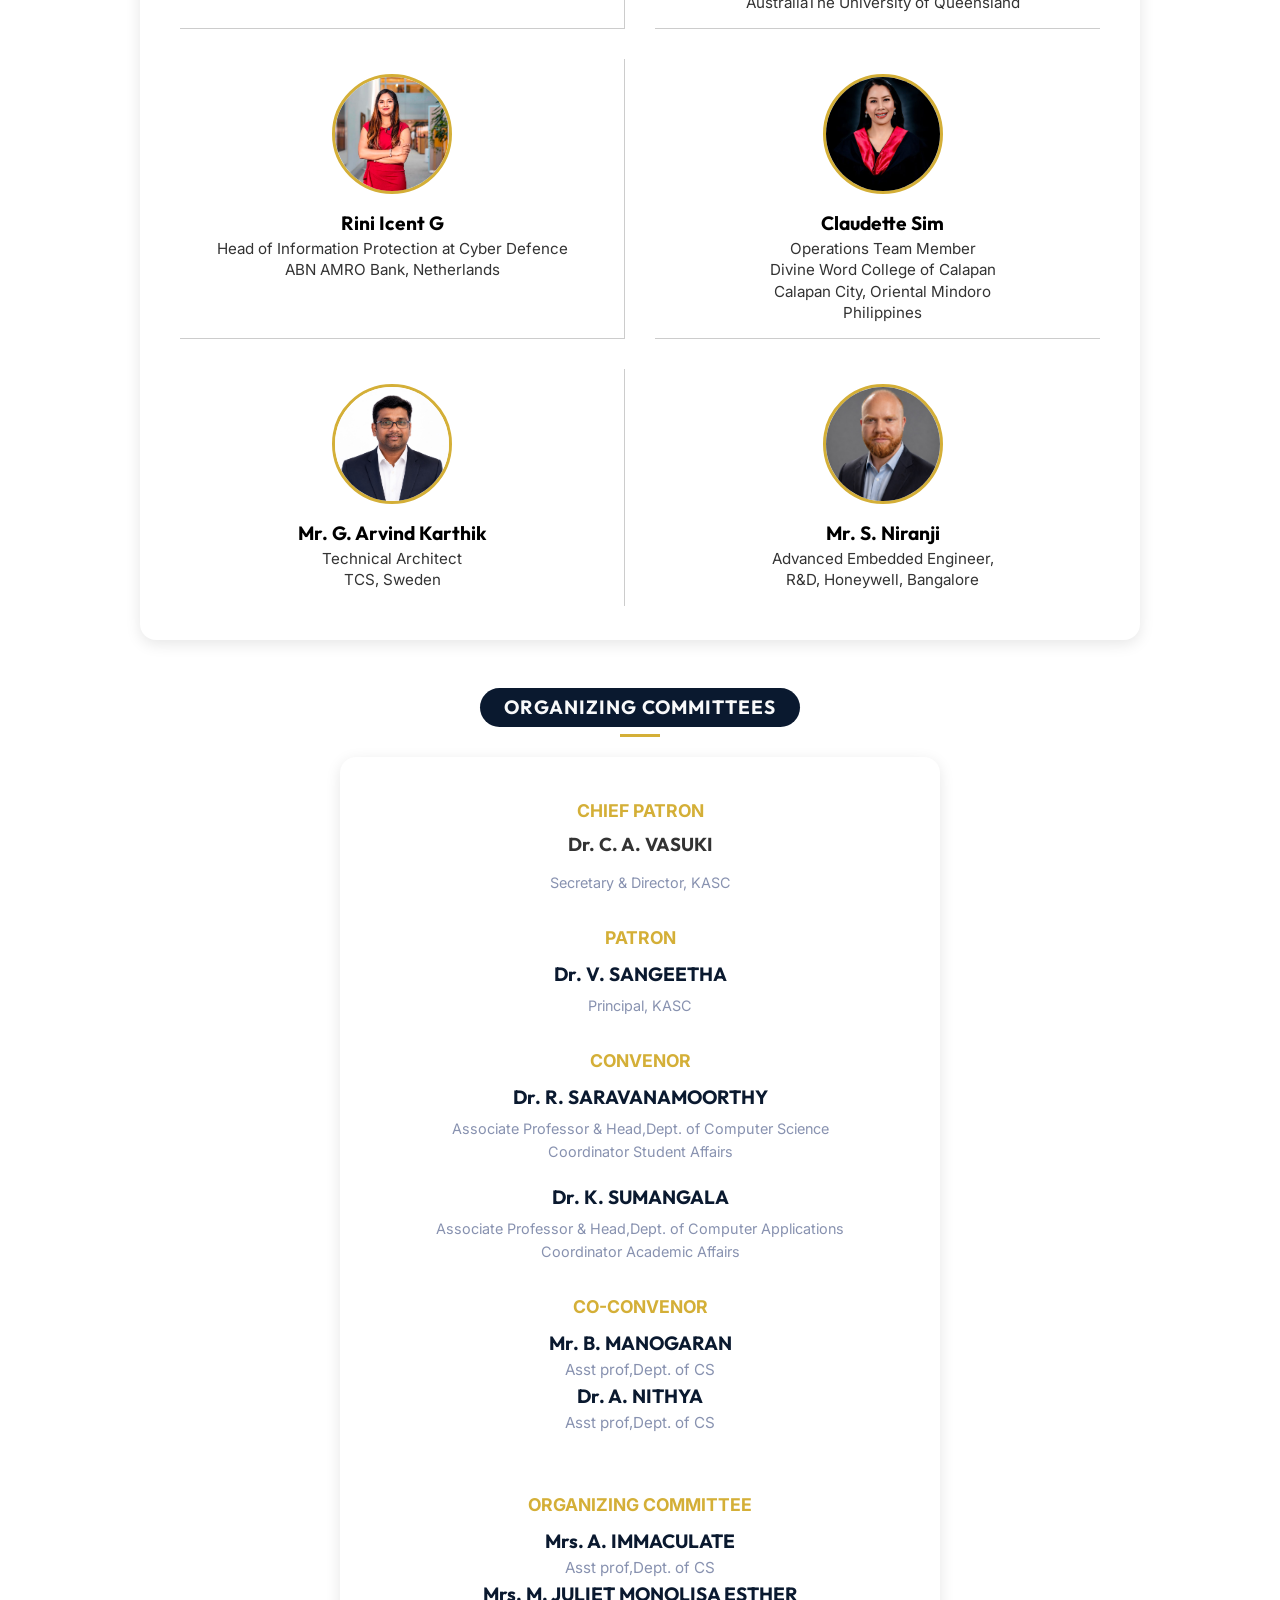
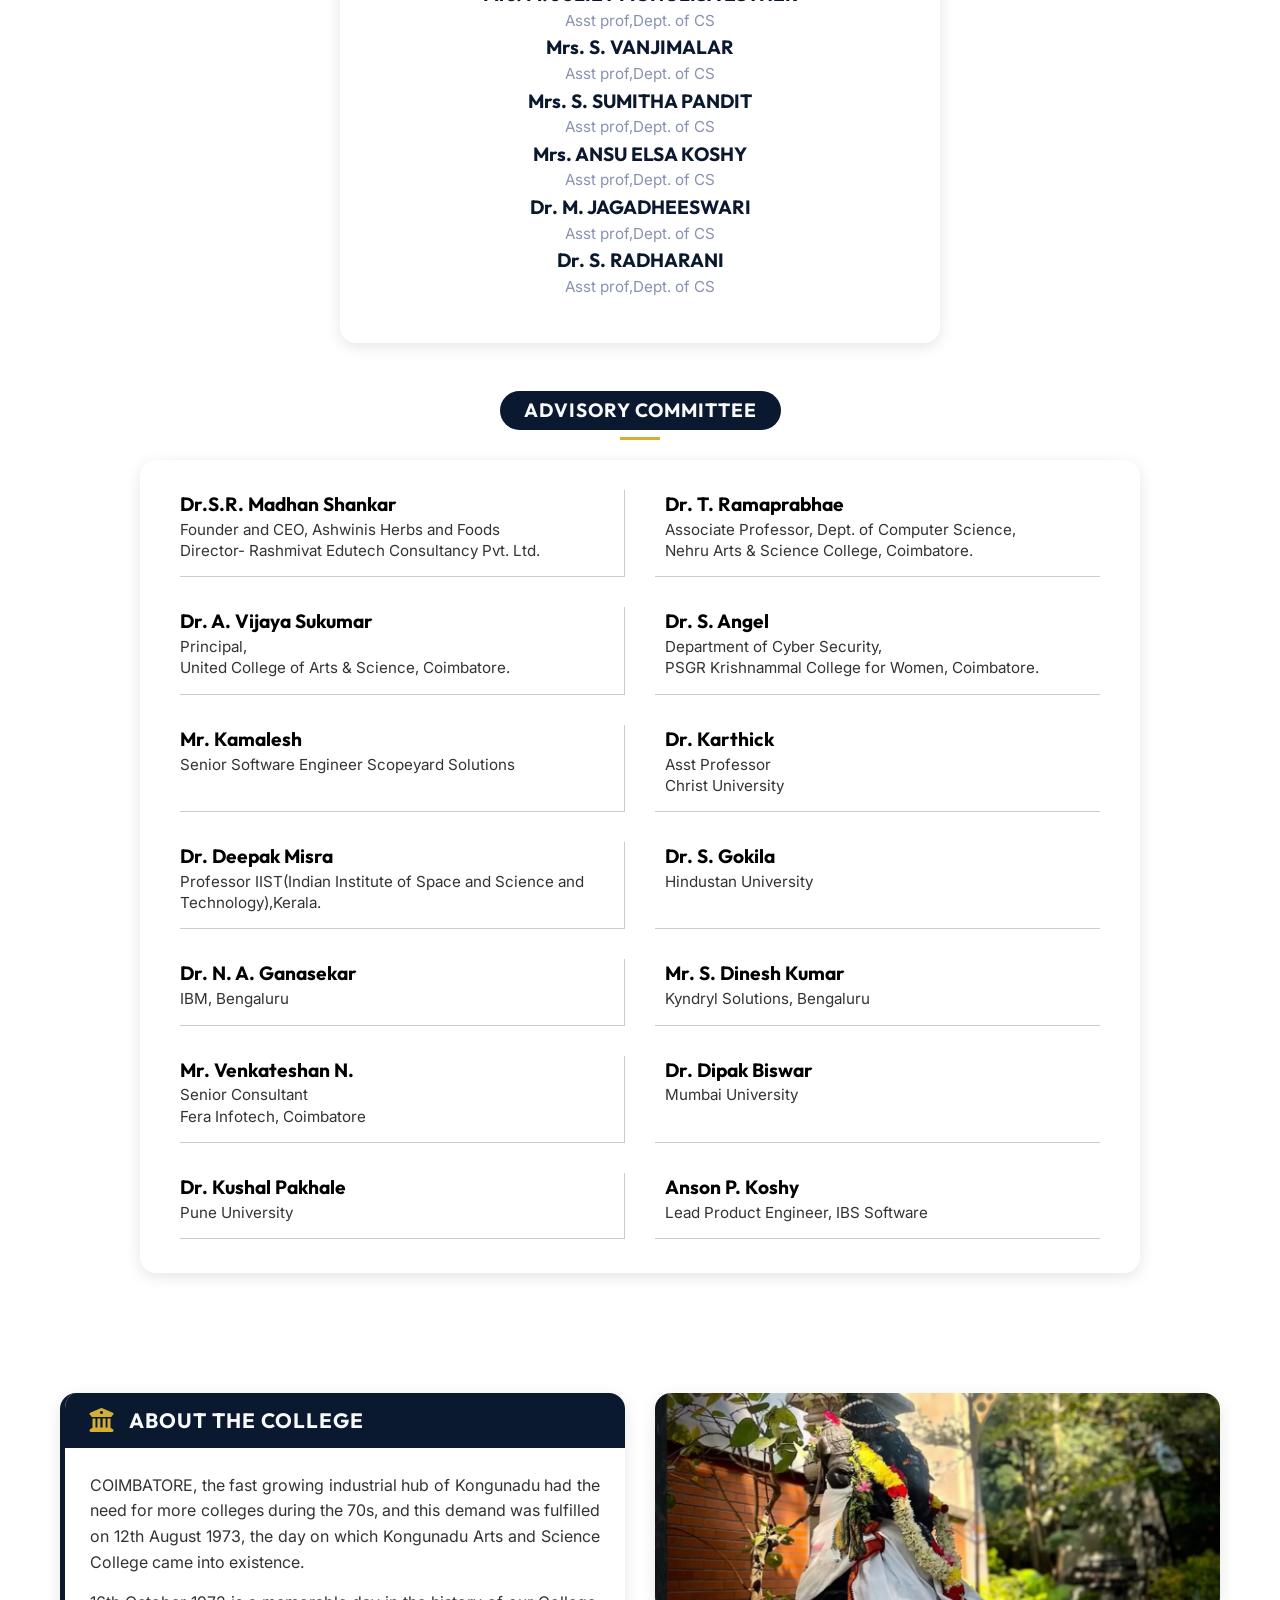
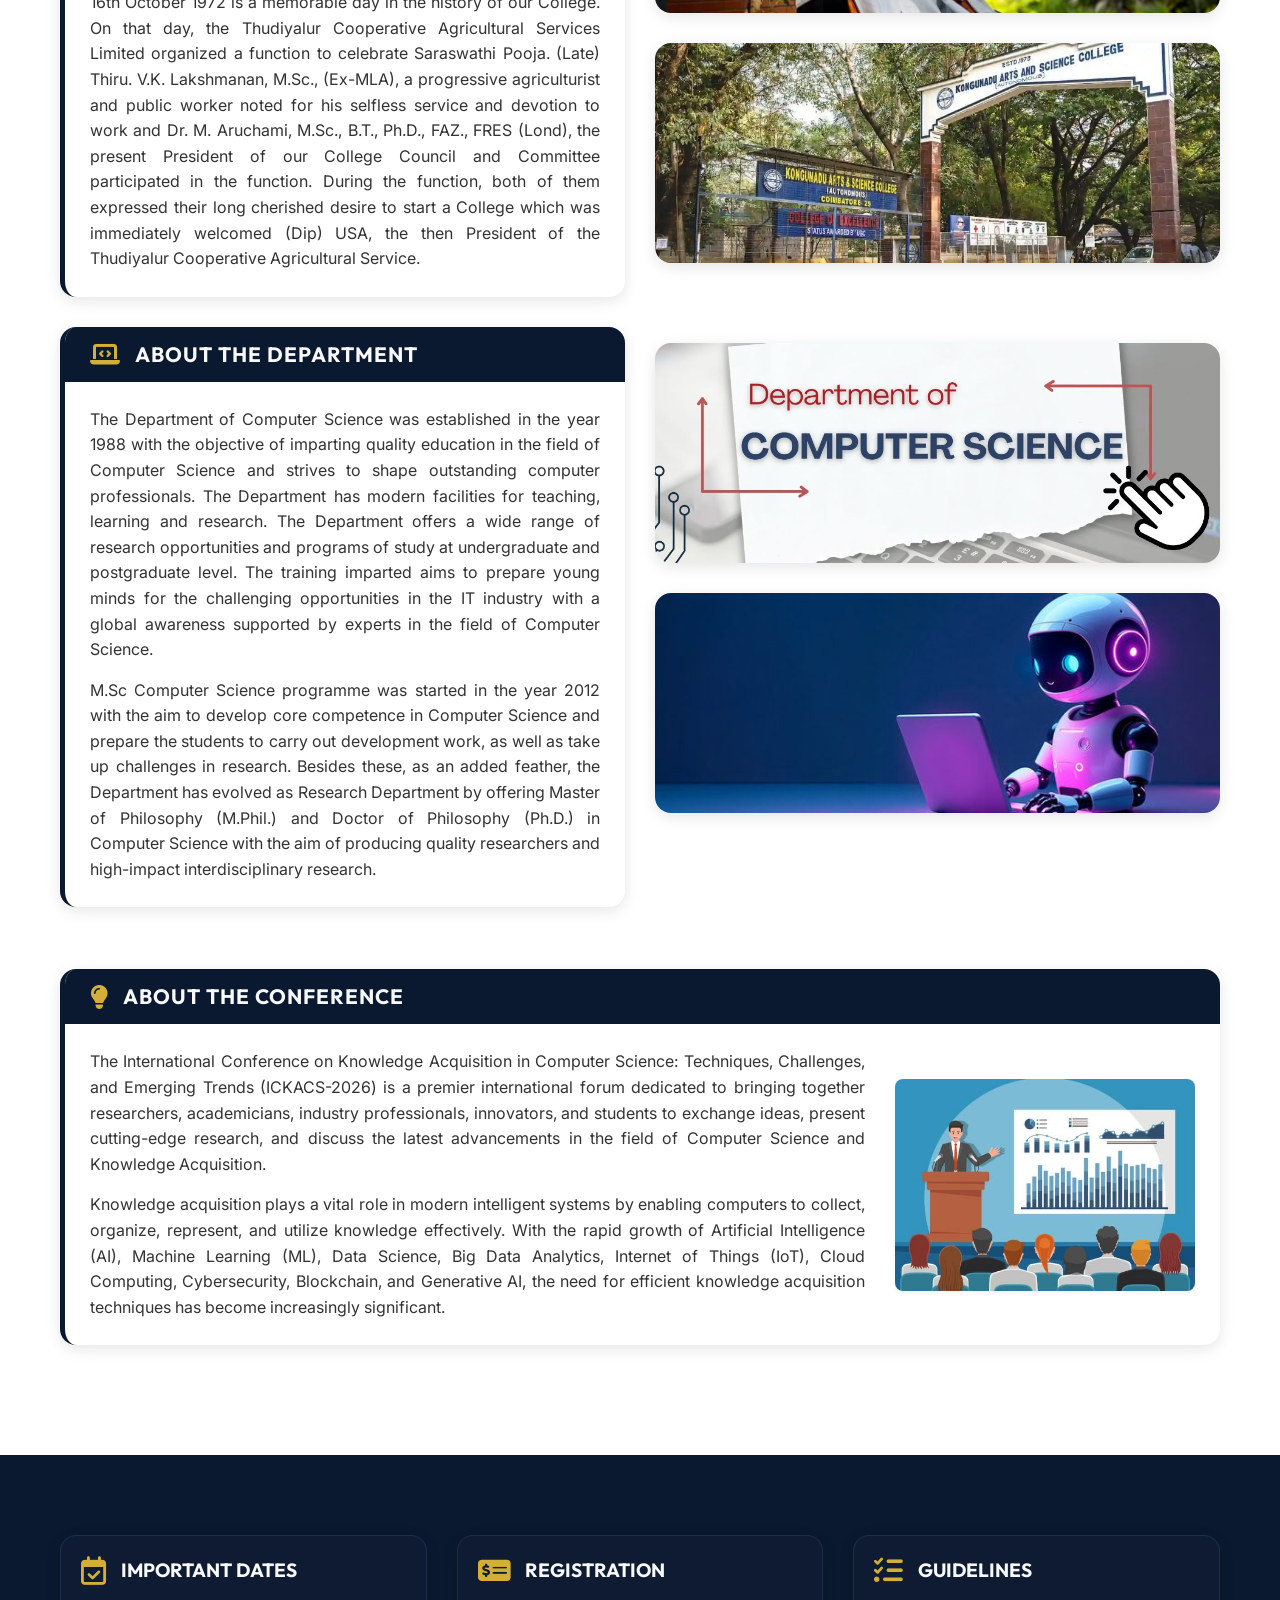
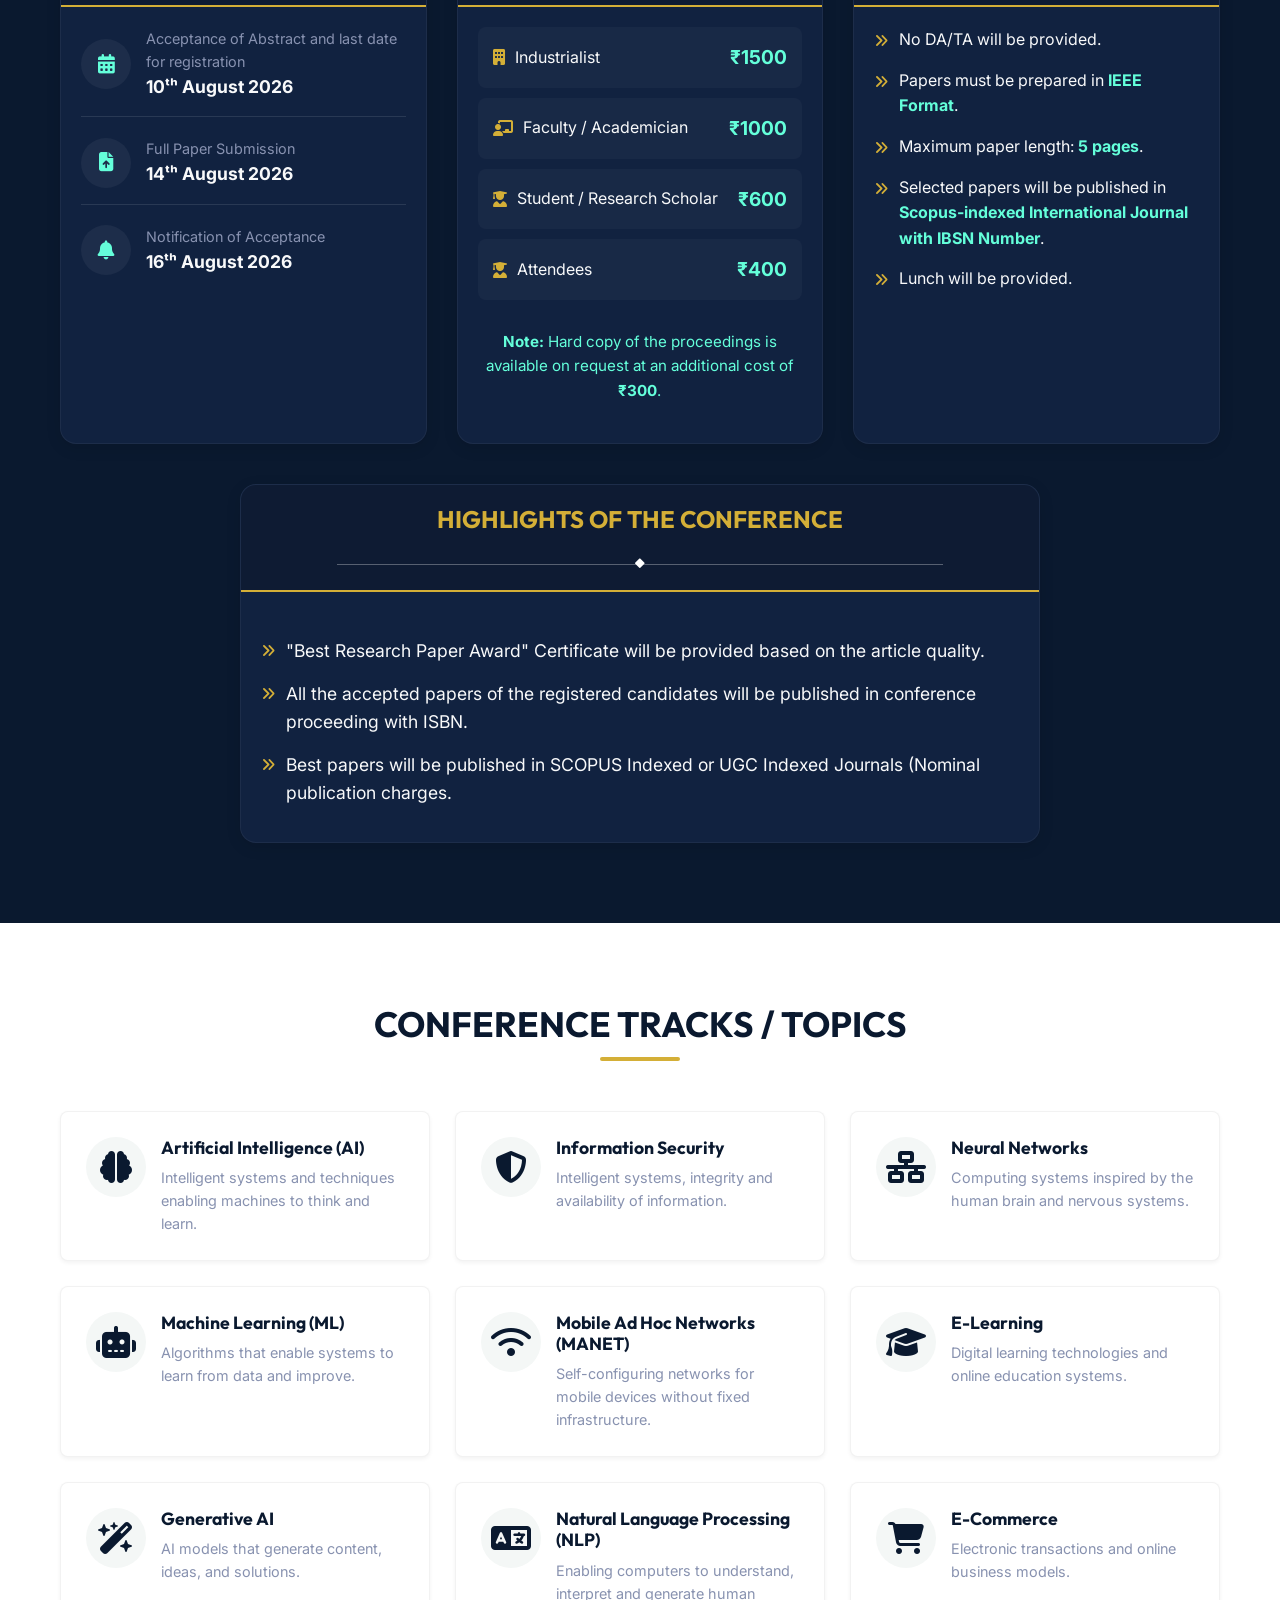
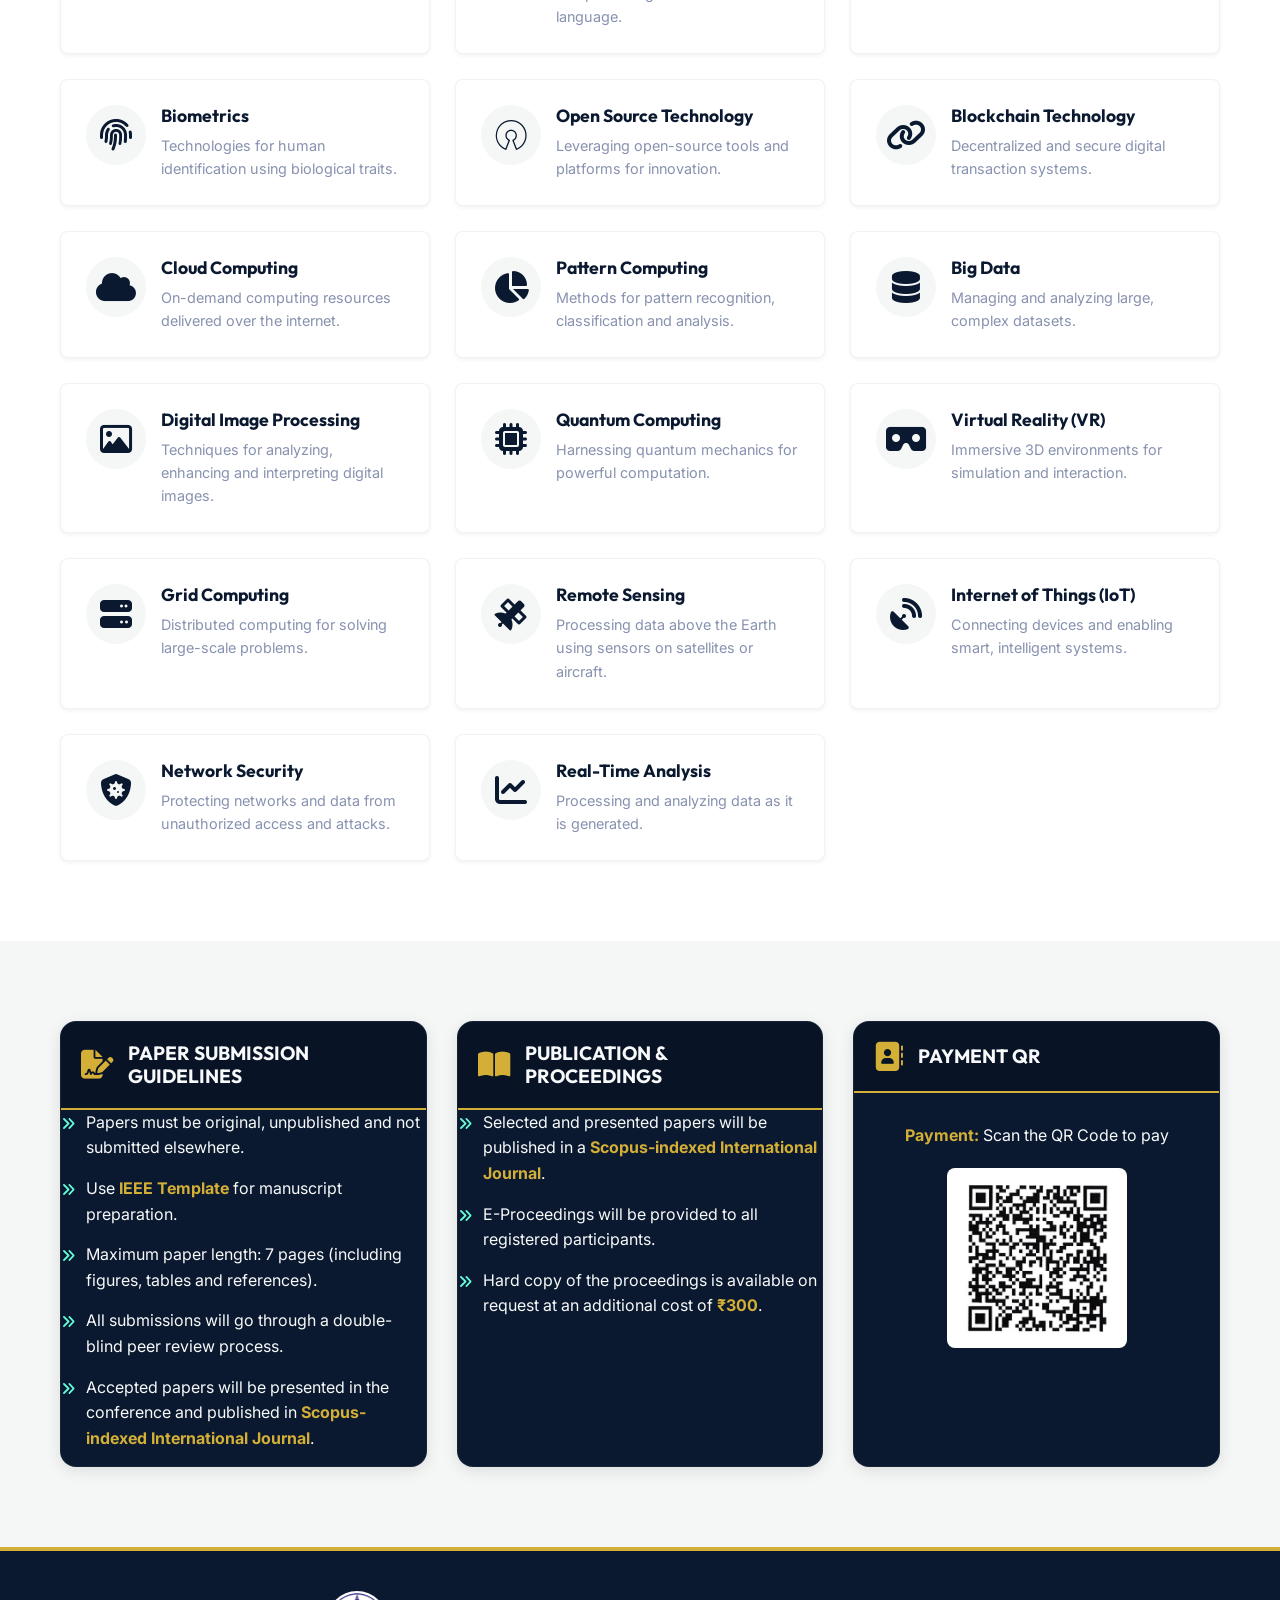
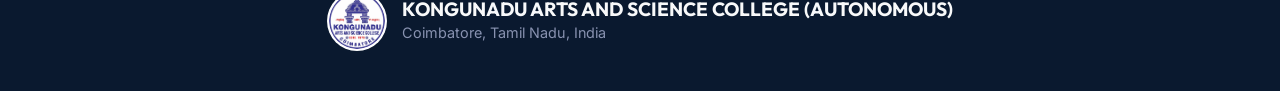
==== commit f3bf3d5f: "Add files via upload" ====
--- a/index.html
+++ b/index.html
@@ -9,7 +9,7 @@
     <meta name="description"
         content="International Conference on Knowledge Acquisition in Computer Science: Techniques, Challenges, and Emerging Trends (ICKACS-2K26) at Kongunadu Arts and Science College.">
     <meta name="keywords" content="ICKACS-2k26, CONFERENCE CS, ICKACS">
-    <link rel="stylesheet" href="style.css">
+    <link rel="stylesheet" href="style.css?v=2">
     <!-- Google Fonts -->
     <link
         href="https://fonts.googleapis.com/css2?family=Inter:wght@300;400;500;600&family=Outfit:wght@400;600;700;800&display=swap"
@@ -176,18 +176,23 @@
         <span class="sub-role">Associate Professor & Head,Dept. of Computer Applications<br>Coordinator Academic Affairs</span>
         
         <p class="role-title">CO-CONVENOR</p>
-        <h4>Mr. B. MANOGARAN</h4><h4>Dr. A. NITHYA<br>
+        <h4>Mr. B. MANOGARAN</h4><p>Asst prof,Dept. of CS</p><h4>Dr. A. NITHYA</h4><p>Asst prof,Dept. of CS</p><br>
         
         <p class="role-title">ORGANIZING COMMITTEE</p>
-        <h4 style="line-height: 1.8;">
-            Mrs. A. IMMACULATE<br>
-            Mrs. M. JULIET MONOLISA ESTHER<br>
-            Mrs. S. VANJIMALAR<br>
-            Mrs. S. SUMITHA PANDIT<br>
-            Mrs. ANSU ELSA KOSHY<br>
-            Dr. M. JAGADHEESWARI<br>
-            Dr. S. RADHARANI
-        </h4>
+        <h4>Mrs. A. IMMACULATE</h4>
+        <p>Asst prof,Dept. of CS</p>
+        <h4>Mrs. M. JULIET MONOLISA ESTHER</h4>
+        <p>Asst prof,Dept. of CS</p>
+        <h4>Mrs. S. VANJIMALAR</h4>
+        <p>Asst prof,Dept. of CS</p>
+        <h4>Mrs. S. SUMITHA PANDIT</h4>
+        <p>Asst prof,Dept. of CS</p>
+        <h4>Mrs. ANSU ELSA KOSHY</h4>
+        <p>Asst prof,Dept. of CS</p>
+        <h4>Dr. M. JAGADHEESWARI</h4>
+        <p>Asst prof,Dept. of CS</p>
+        <h4>Dr. S. RADHARANI</h4>
+        <p>Asst prof,Dept. of CS</p>
     </div>
 
     <!-- Advisory Committee -->
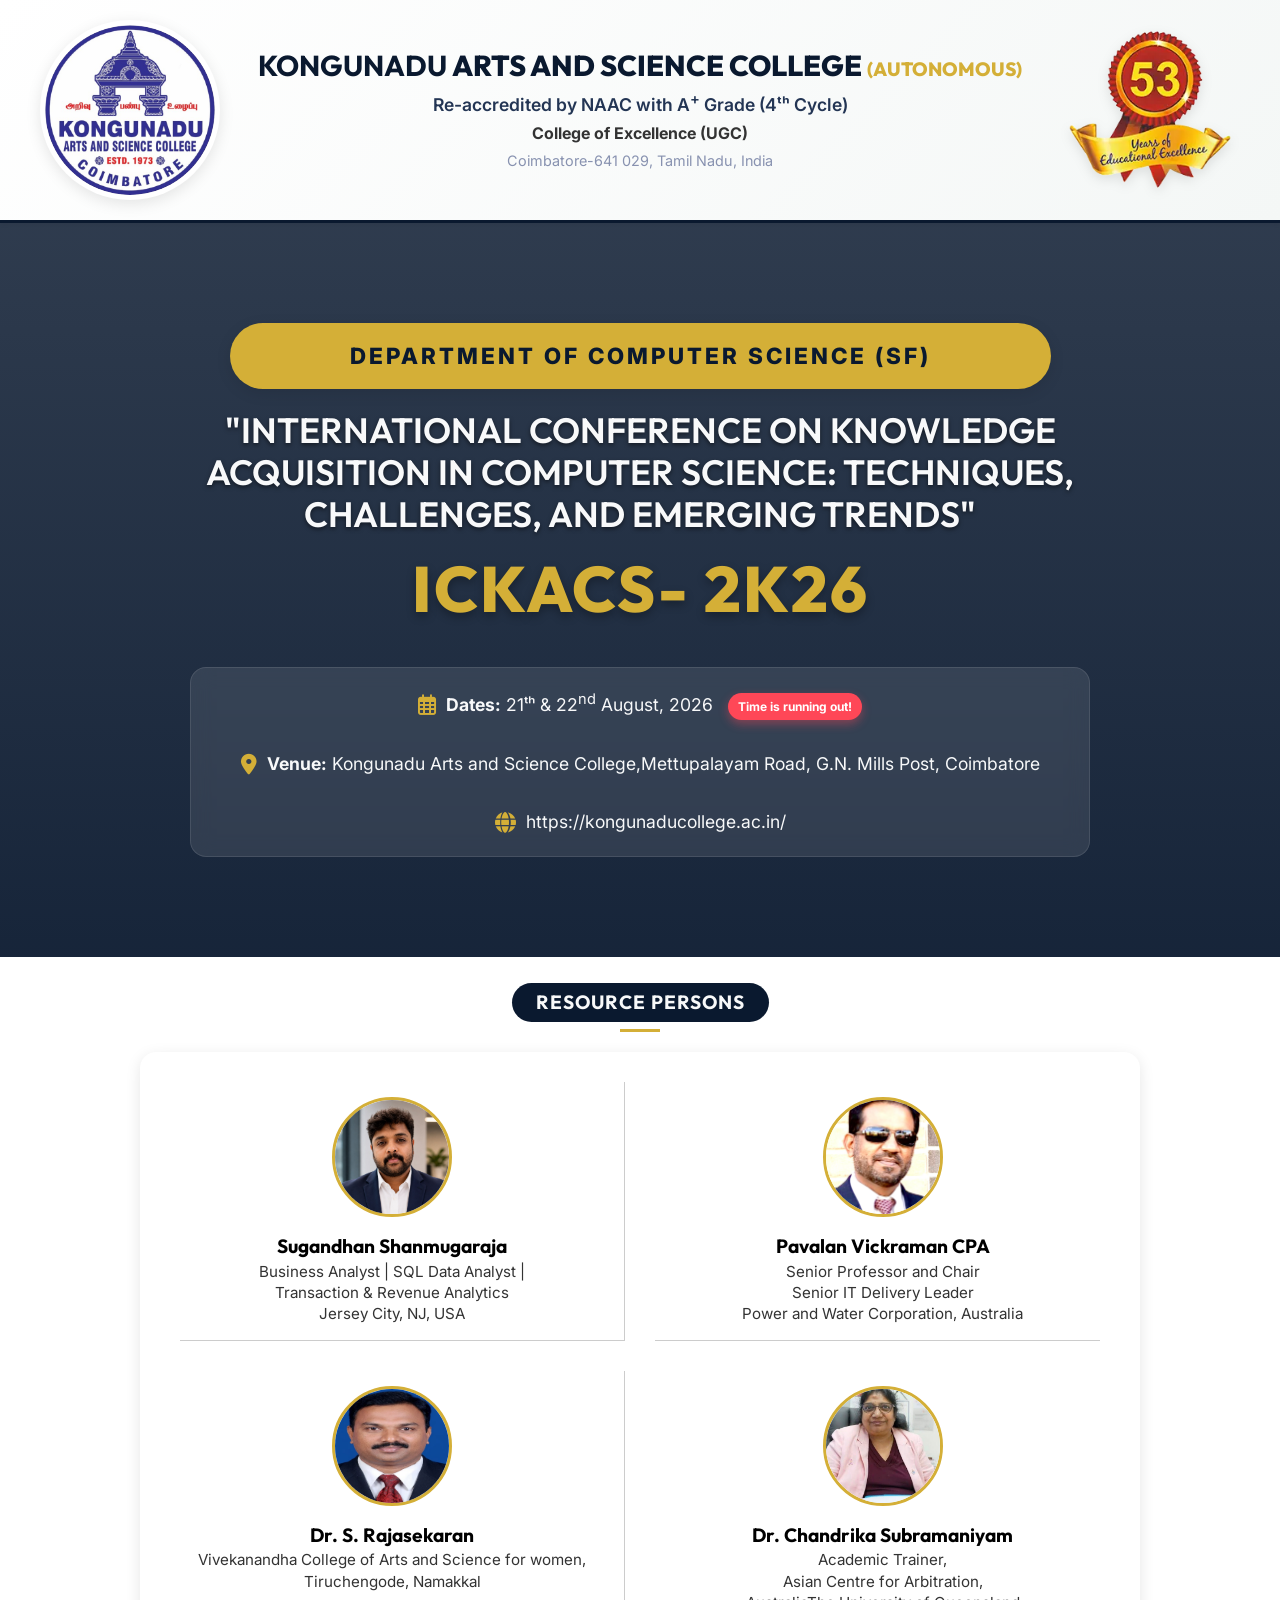
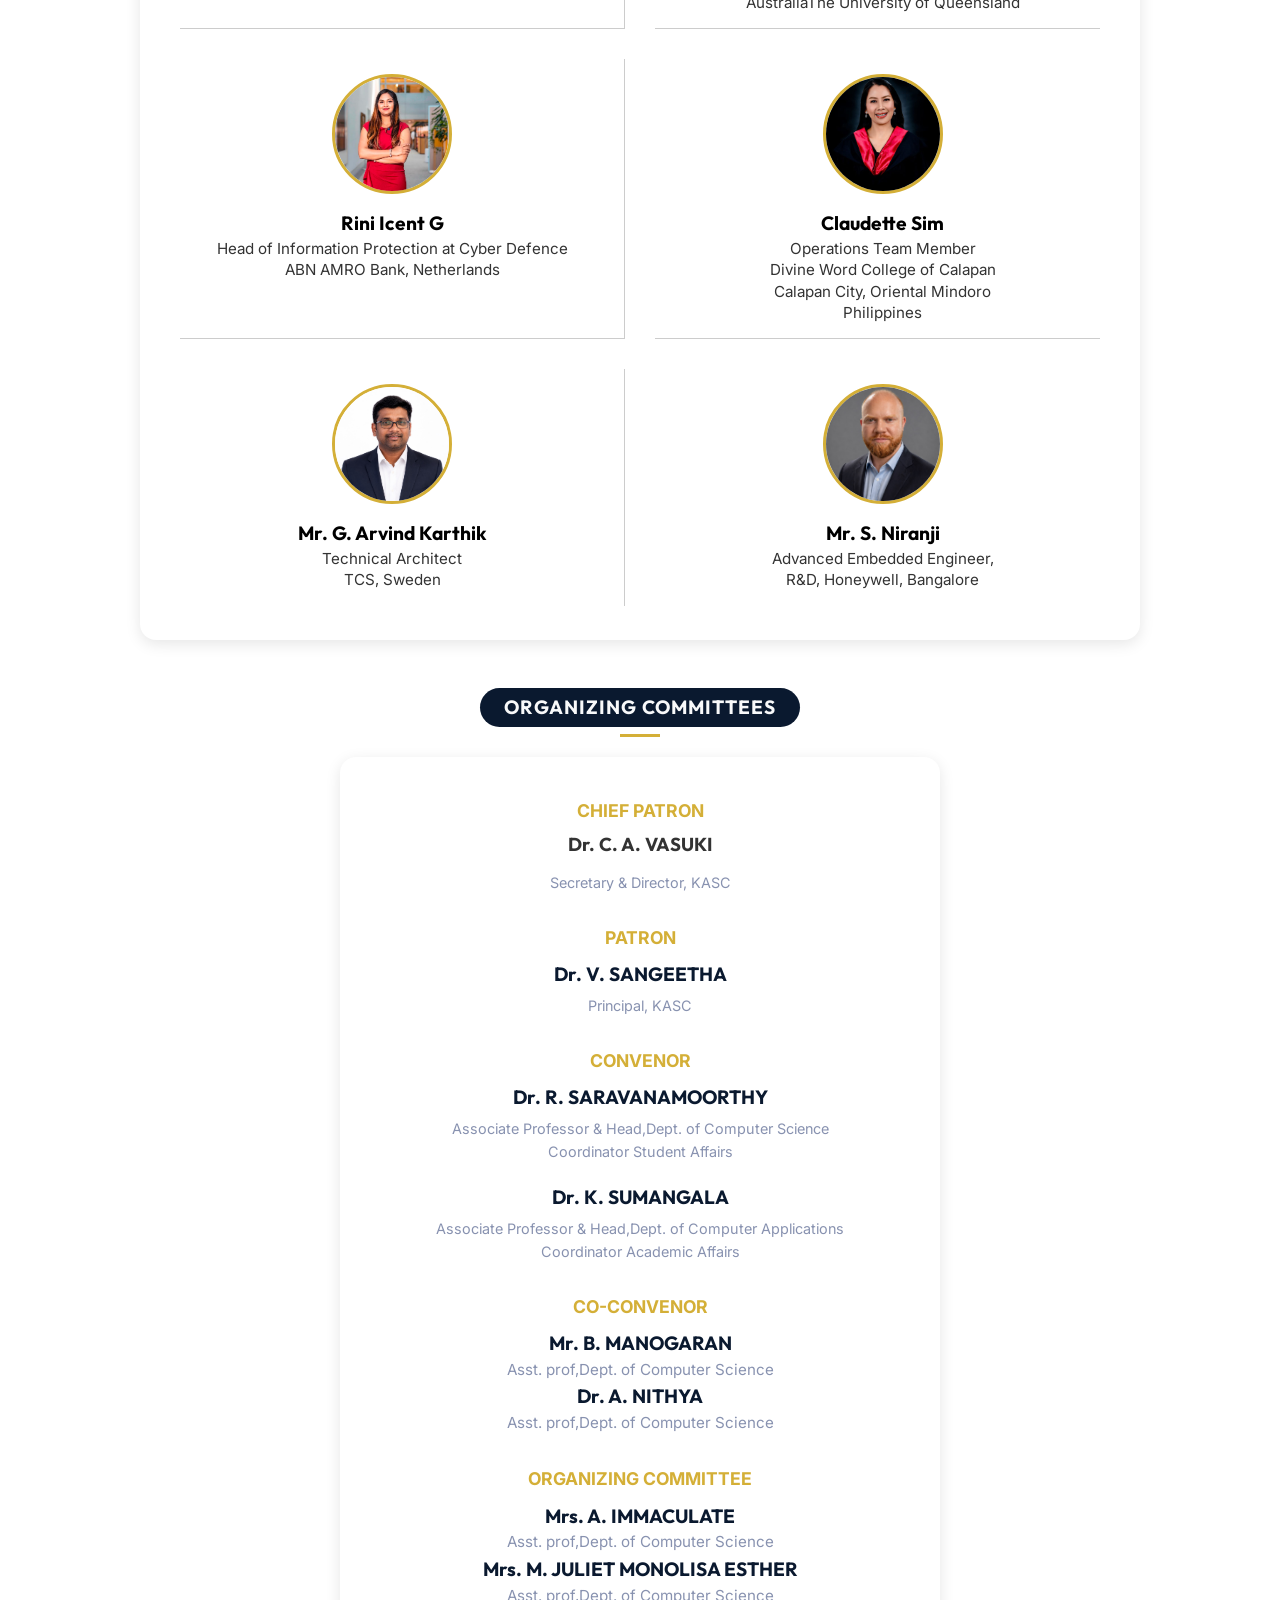
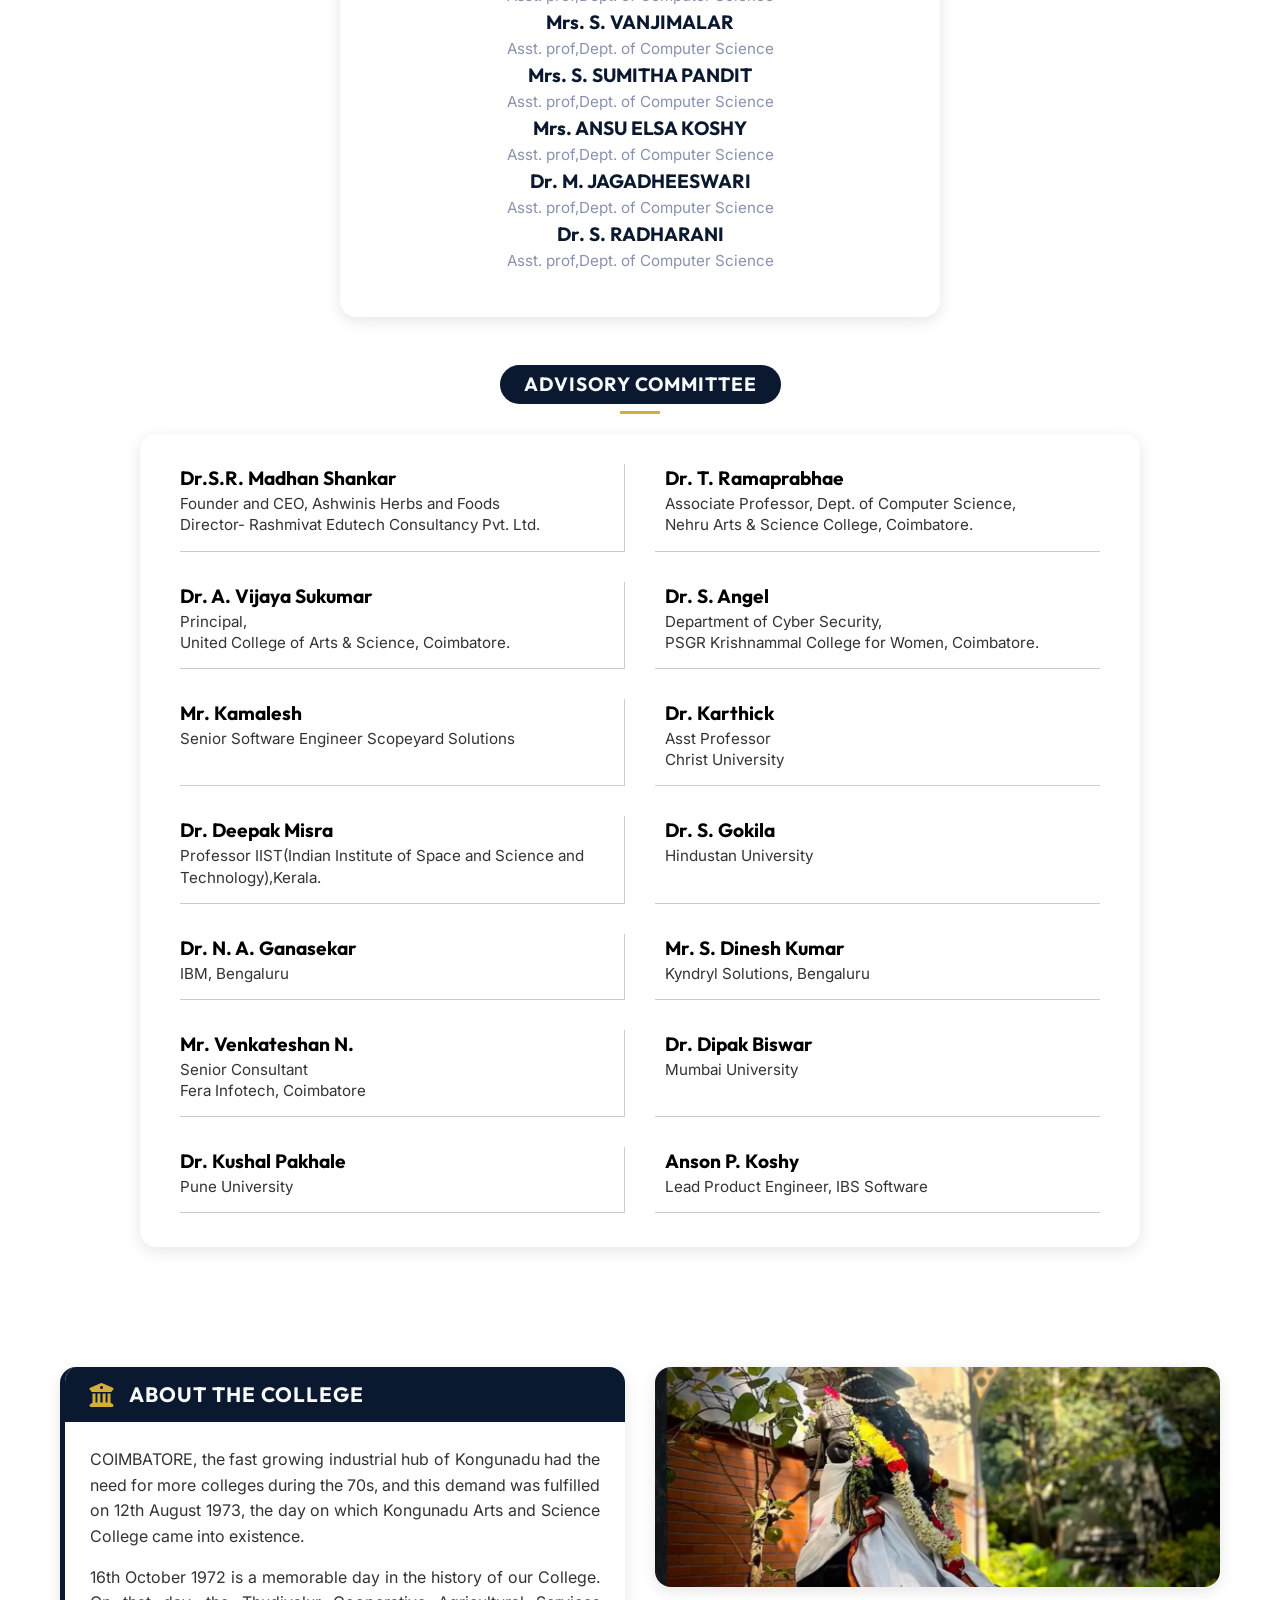
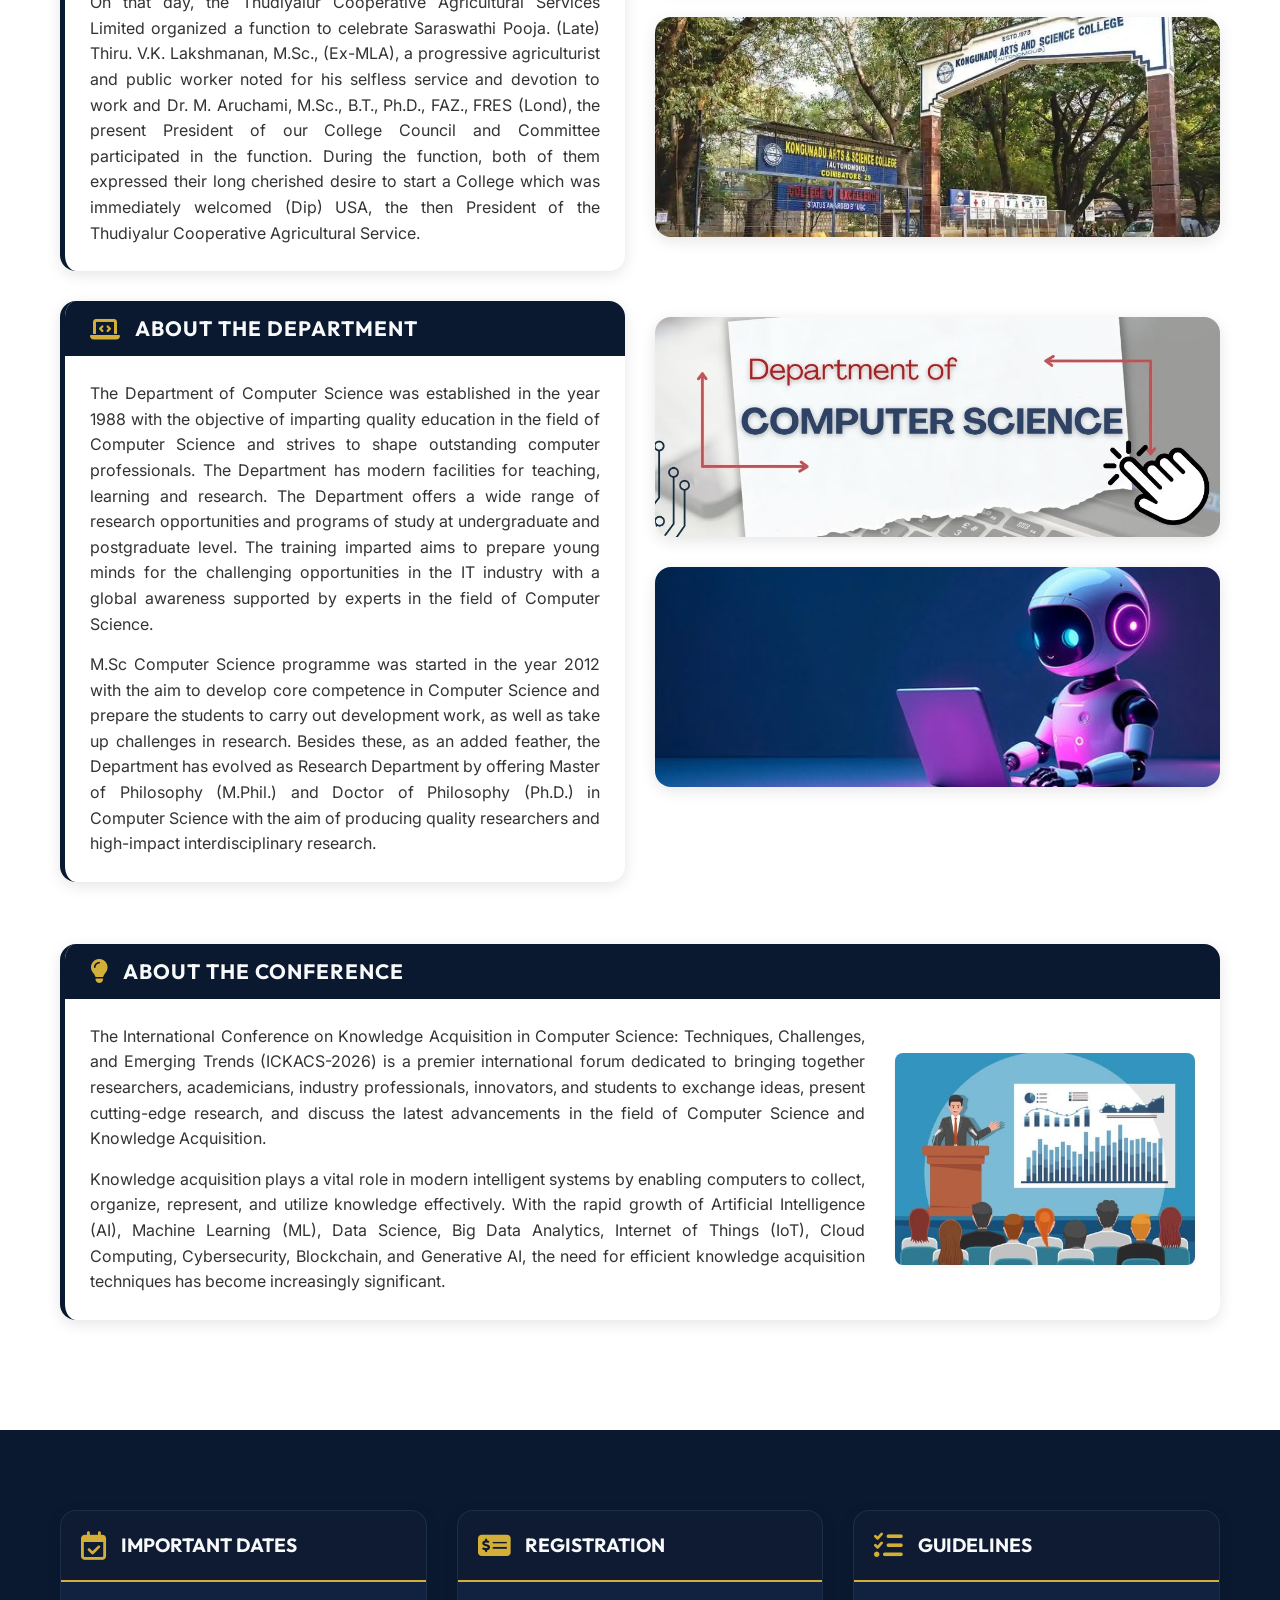
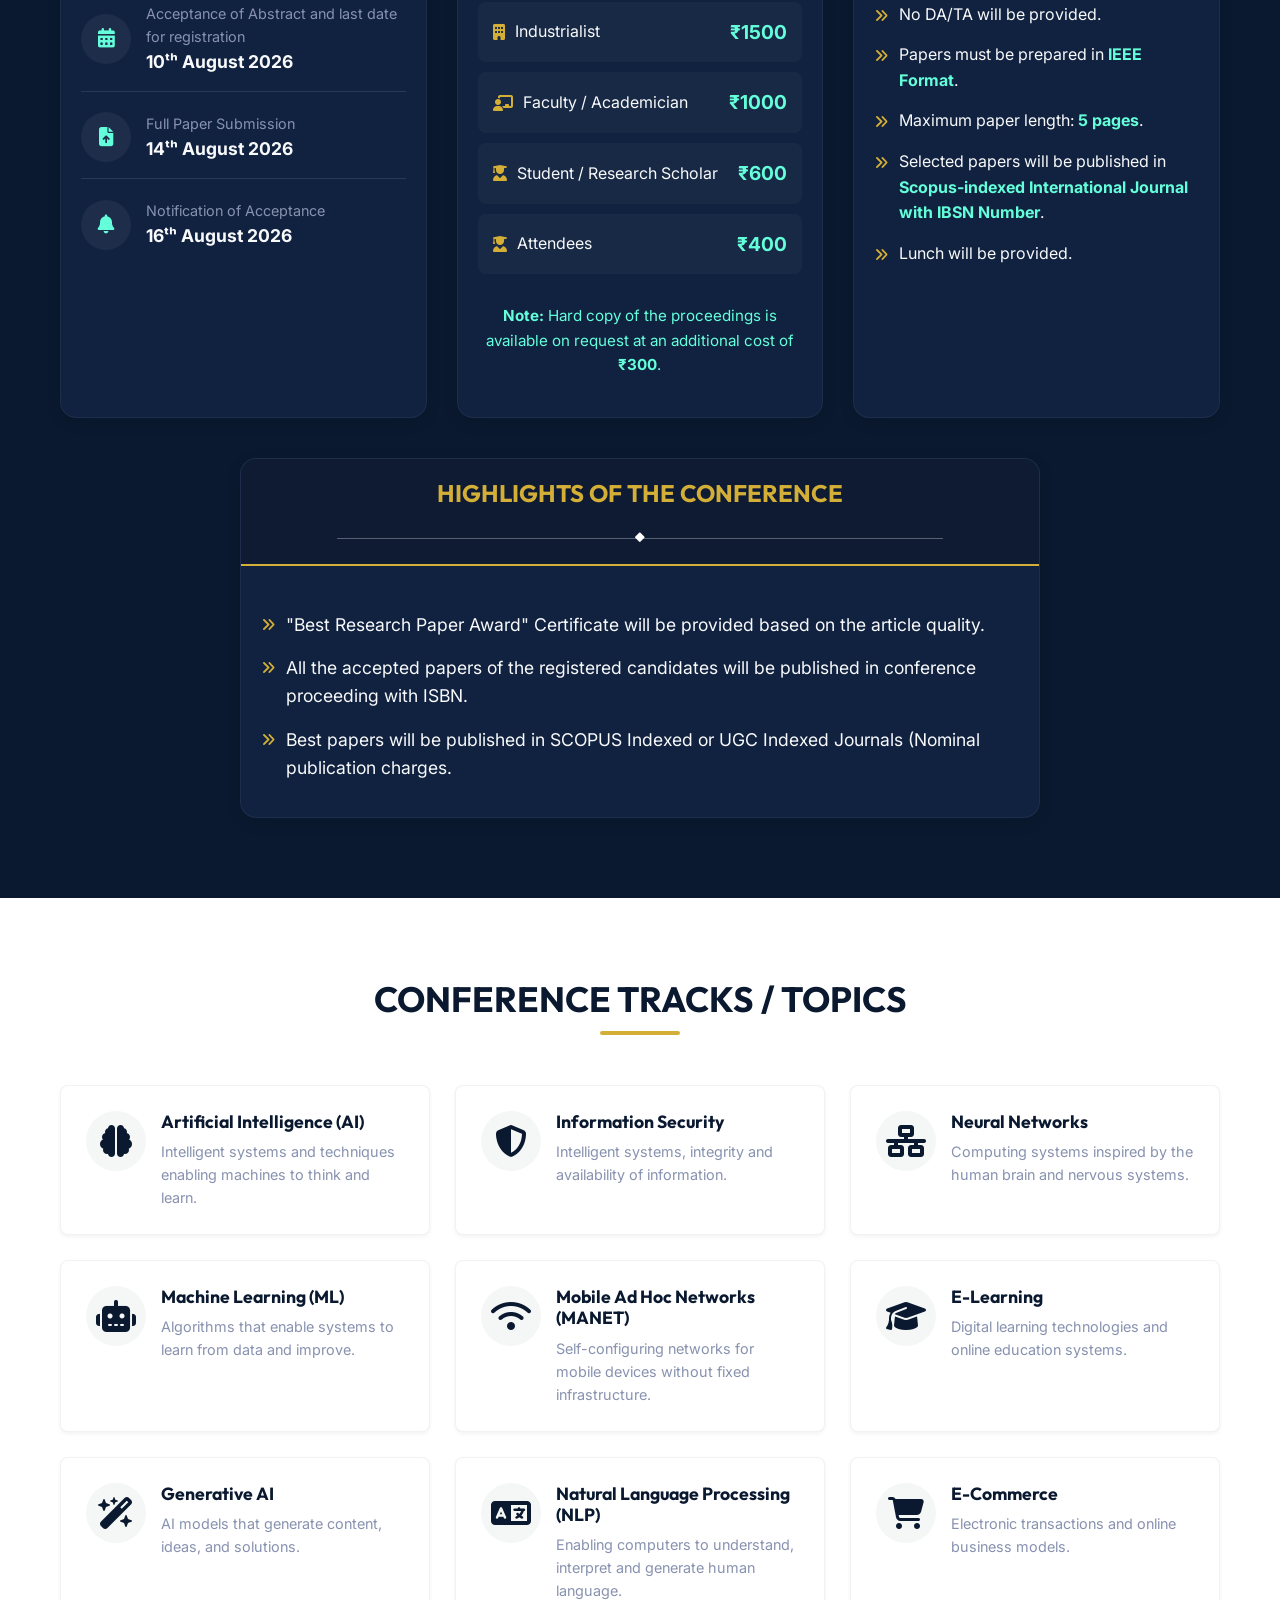
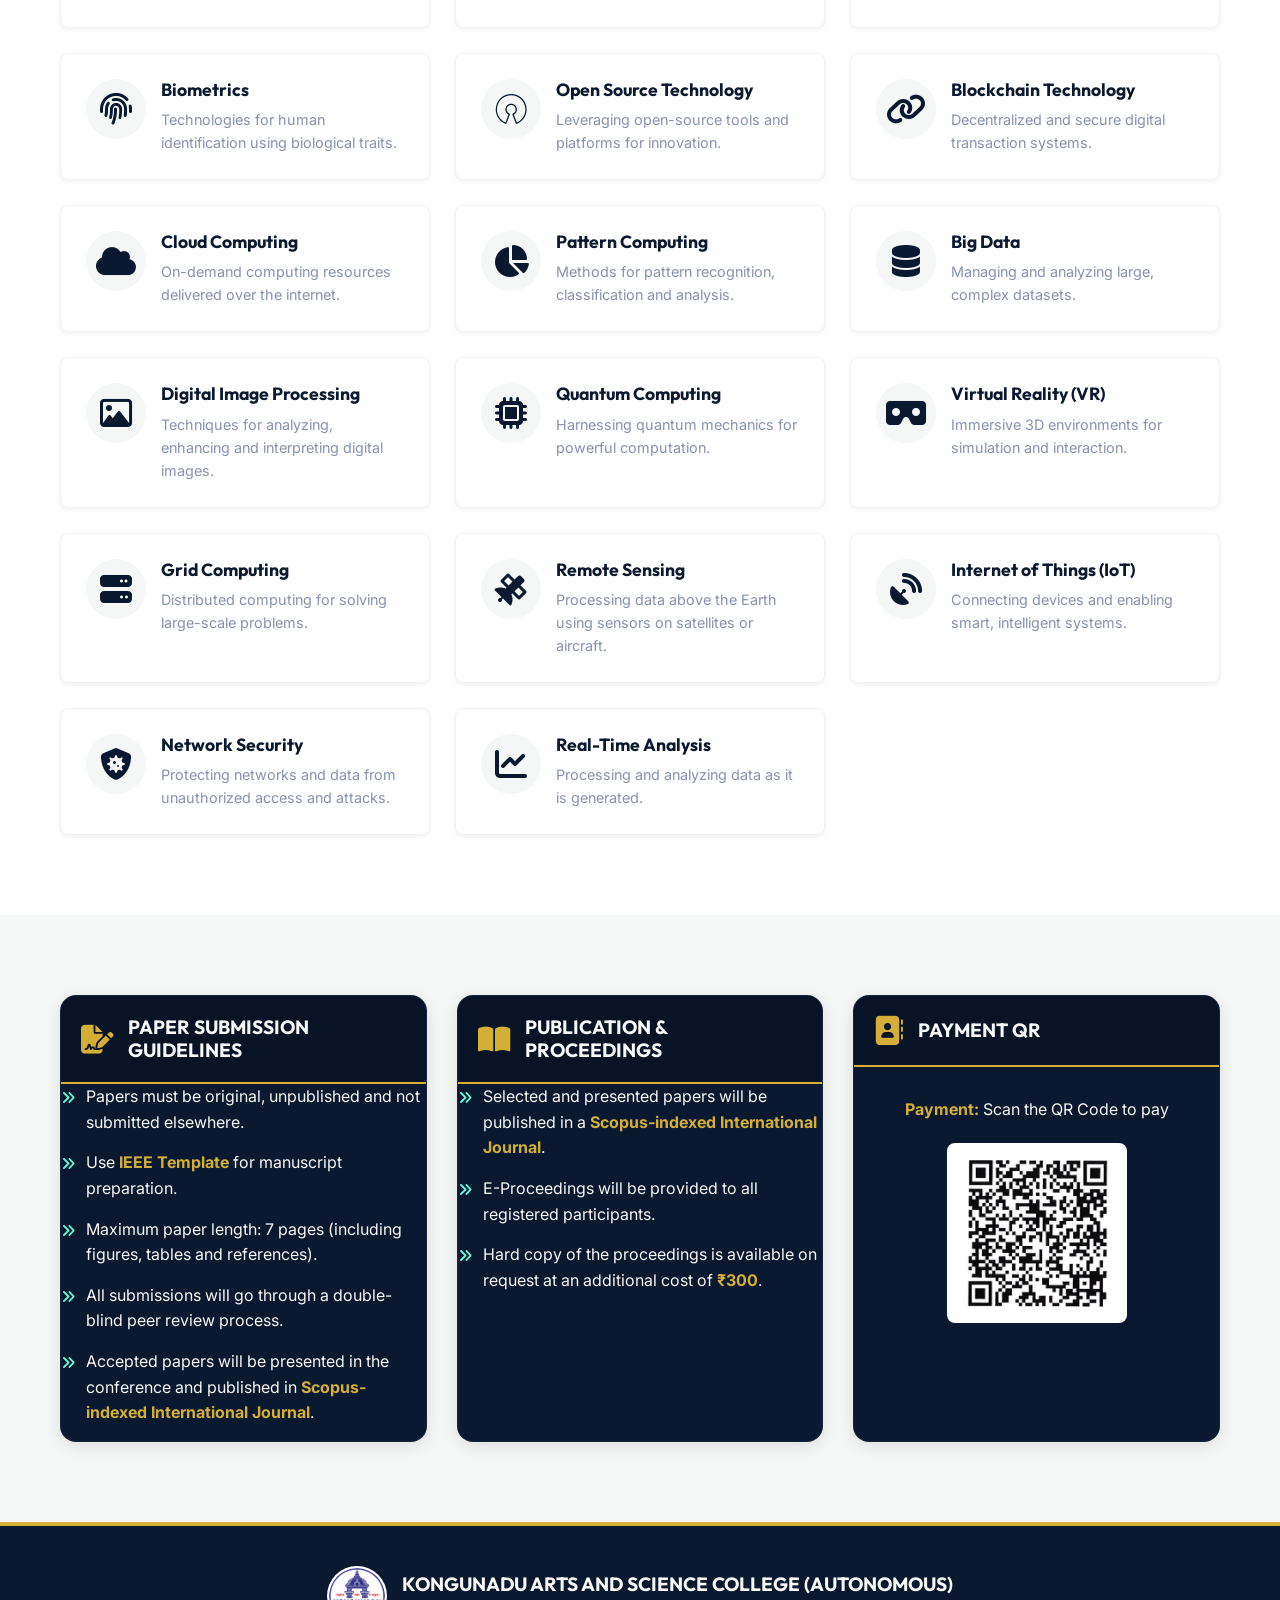
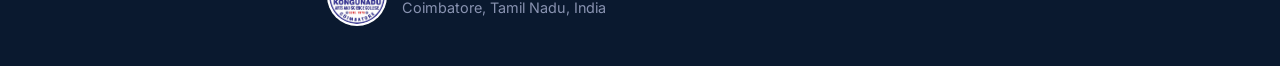
==== commit 0a1140a1: "Add files via upload" ====
--- a/index.html
+++ b/index.html
@@ -176,23 +176,26 @@
         <span class="sub-role">Associate Professor & Head,Dept. of Computer Applications<br>Coordinator Academic Affairs</span>
         
         <p class="role-title">CO-CONVENOR</p>
-        <h4>Mr. B. MANOGARAN</h4><p>Asst prof,Dept. of CS</p><h4>Dr. A. NITHYA</h4><p>Asst prof,Dept. of CS</p><br>
+        <h4>Mr. B. MANOGARAN</h4>
+        <p>Asst. prof,Dept. of Computer Science</p>
+        <h4>Dr. A. NITHYA</h4>
+        <p>Asst. prof,Dept. of Computer Science</p>
         
         <p class="role-title">ORGANIZING COMMITTEE</p>
         <h4>Mrs. A. IMMACULATE</h4>
-        <p>Asst prof,Dept. of CS</p>
+        <p>Asst. prof,Dept. of Computer Science</p>
         <h4>Mrs. M. JULIET MONOLISA ESTHER</h4>
-        <p>Asst prof,Dept. of CS</p>
+        <p>Asst. prof,Dept. of Computer Science</p>
         <h4>Mrs. S. VANJIMALAR</h4>
-        <p>Asst prof,Dept. of CS</p>
+        <p>Asst. prof,Dept. of Computer Science</p>
         <h4>Mrs. S. SUMITHA PANDIT</h4>
-        <p>Asst prof,Dept. of CS</p>
+        <p>Asst. prof,Dept. of Computer Science</p>
         <h4>Mrs. ANSU ELSA KOSHY</h4>
-        <p>Asst prof,Dept. of CS</p>
+        <p>Asst. prof,Dept. of Computer Science</p>
         <h4>Dr. M. JAGADHEESWARI</h4>
-        <p>Asst prof,Dept. of CS</p>
+        <p>Asst. prof,Dept. of Computer Science</p>
         <h4>Dr. S. RADHARANI</h4>
-        <p>Asst prof,Dept. of CS</p>
+        <p>Asst. prof,Dept. of Computer Science</p>
     </div>
 
     <!-- Advisory Committee -->
